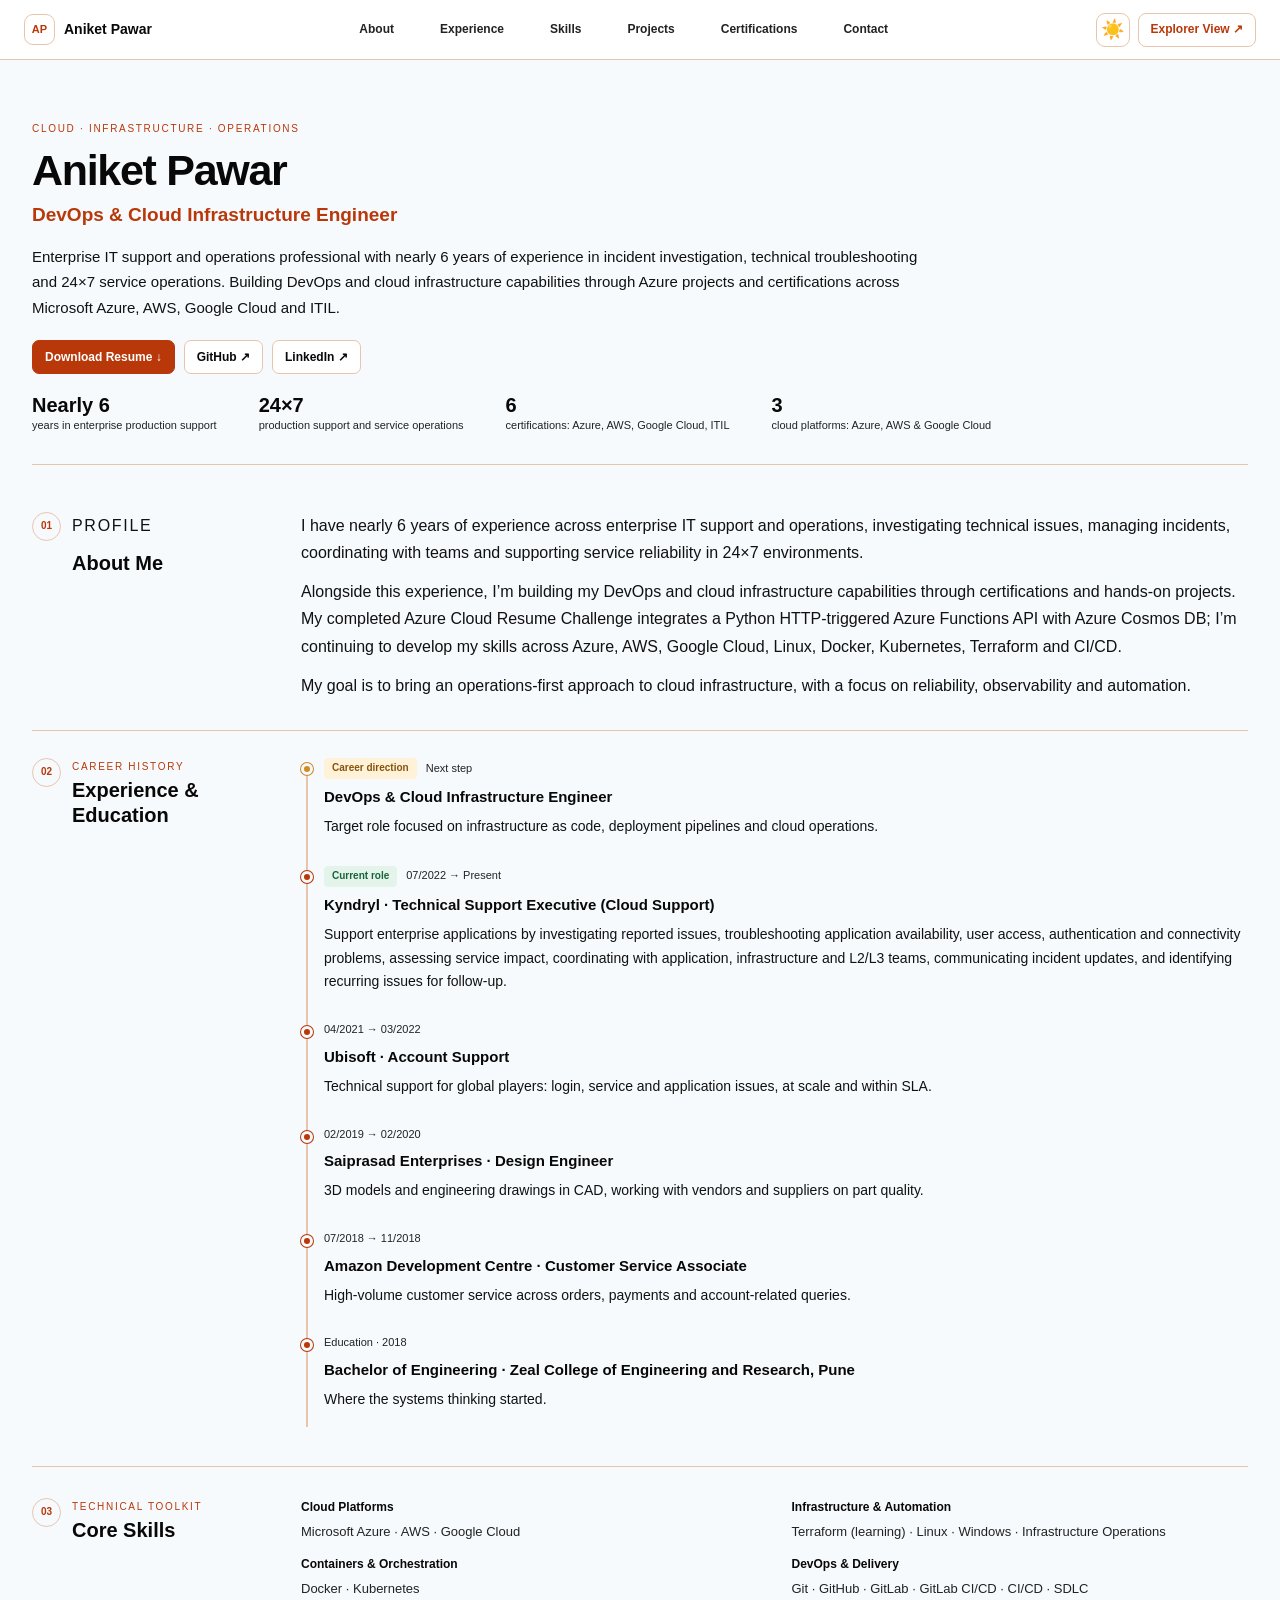
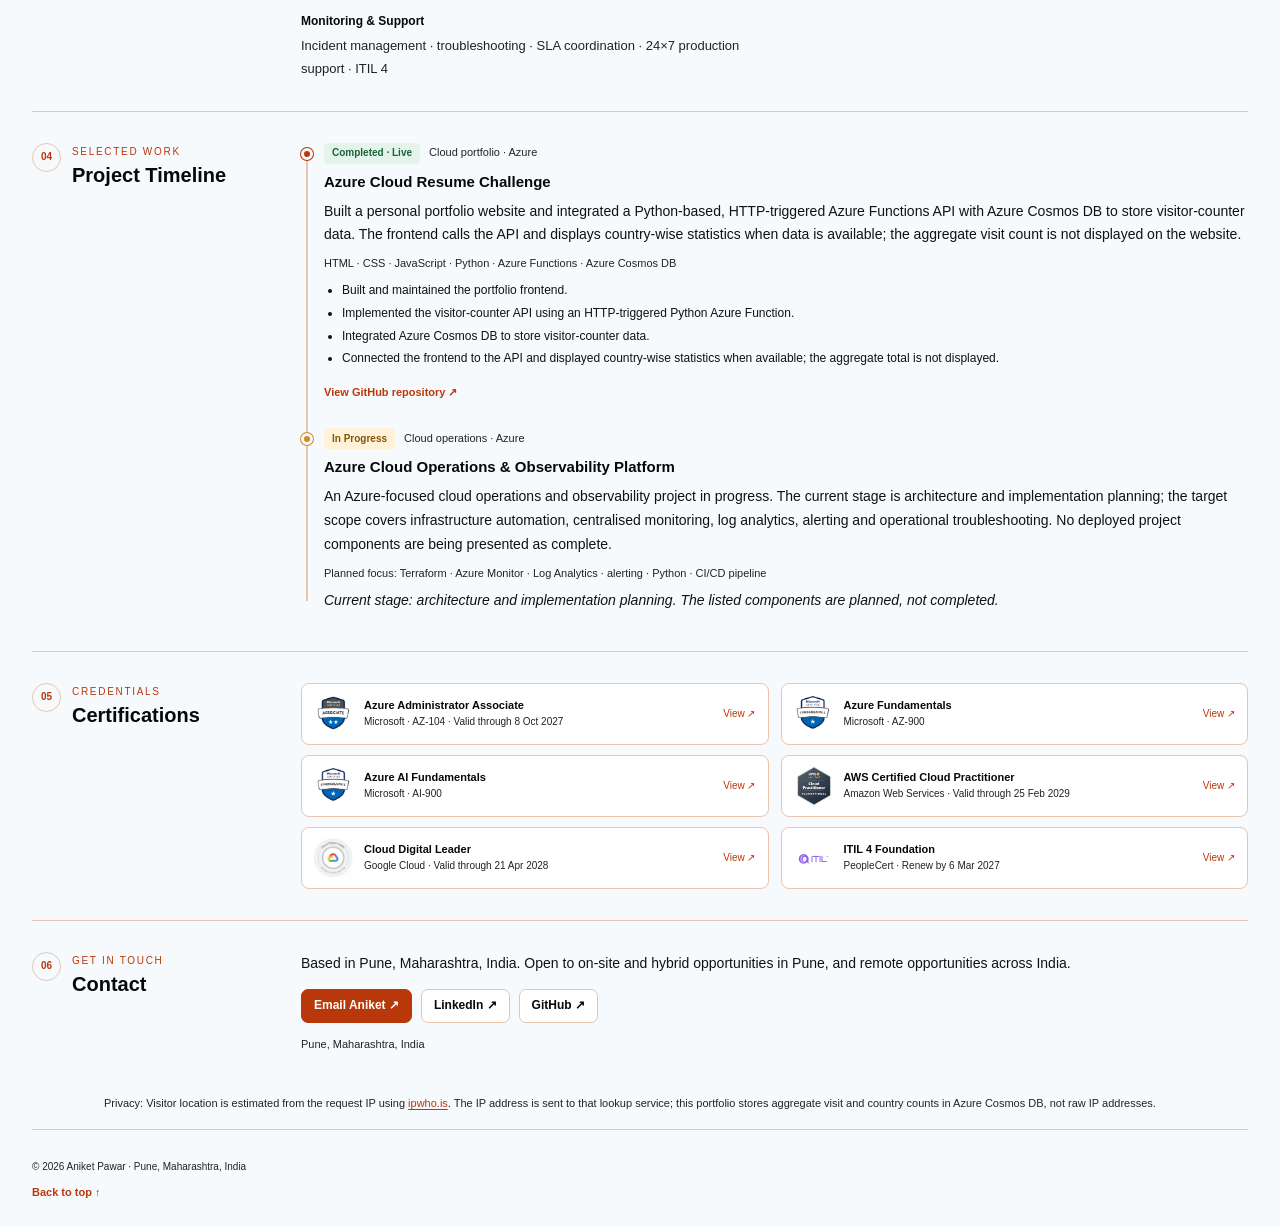
==== frontend/compact.html @ e501bd41 "feat: add classic portfolio view and updated resume" ====
<!DOCTYPE html>
<html lang="en">
<head>
  <meta charset="UTF-8">
  <meta name="viewport" content="width=device-width, initial-scale=1.0">
  <script>
    /* Read the cross-page animation direction before the first paint. */
    (() => {
      try {
        const key = "aniket-portfolio-directional-transition";
        const raw = sessionStorage.getItem(key);
        if (!raw) return;
        const state = JSON.parse(raw);
        const expected = location.pathname.toLowerCase().endsWith("compact.html") ? "to-classic" : "to-explorer";
        if (state && state.direction === expected && Date.now() - state.time < 6000) {
          document.documentElement.dataset.transitionEntry = expected;
          const x = Number.isFinite(state.nx) ? state.nx * innerWidth : innerWidth / 2;
          const y = Number.isFinite(state.ny) ? state.ny * innerHeight : innerHeight / 2;
          document.documentElement.style.setProperty("--fx-x", `${Math.round(x)}px`);
          document.documentElement.style.setProperty("--fx-y", `${Math.round(y)}px`);
        }
        sessionStorage.removeItem(key);
      } catch (_) { /* Normal navigation remains available if storage is blocked. */ }
    })();
  </script>
  <meta name="theme-color" content="#f7fafc">
  <title>Aniket Pawar · DevOps &amp; Cloud Infrastructure Engineer</title>
  <meta name="description" content="Aniket Pawar, Pune. Nearly six years of enterprise IT support and operations experience, DevOps and cloud infrastructure career focus, Azure projects, and certifications across Azure, AWS, Google Cloud and ITIL.">
  <link rel="canonical" href="index.html">
  <link rel="icon" href="data:image/svg+xml,%3Csvg xmlns='http://www.w3.org/2000/svg' viewBox='0 0 32 32'%3E%3Crect width='32' height='32' rx='8' fill='%23fff7ed'/%3E%3Ccircle cx='16' cy='16' r='6' fill='%23ea580c'/%3E%3C/svg%3E">
  <link rel="stylesheet" href="css/style.css">
  <link rel="stylesheet" href="view-transition.css">
  <script src="view-transition.js" defer></script>
  <script src="js/script.js" defer></script>
</head>
<body class="compact-mode timeline-mode">
<div class="portfolio-transition-scene" aria-hidden="true">
  <div class="fx-backdrop"></div>
  <div class="fx-core"></div>
  <div class="fx-ring fx-ring-a"></div>
  <div class="fx-ring fx-ring-b"></div>
  <div class="fx-sweep"></div>
  <div class="fx-particles"></div>
</div>

  <header class="timeline-header">
    <a class="timeline-brand" href="#top" aria-label="Aniket Pawar home">
      <span class="brand-mark" aria-hidden="true">AP</span>
      <span>Aniket Pawar</span>
    </a>
    <nav class="timeline-nav" aria-label="Main navigation">
      <a href="#about">About</a>
      <a href="#experience">Experience</a>
      <a href="#skills">Skills</a>
      <a href="#projects">Projects</a>
      <a href="#certifications">Certifications</a>
      <a href="#contact">Contact</a>
    </nav>
    <div class="timeline-actions">
      <button id="theme-toggle" class="theme-toggle" type="button"
        aria-label="Switch theme" title="Switch theme">
        <span id="theme-icon" aria-hidden="true">☀️</span>
      </button>
      <a class="timeline-view-switch" href="index.html" aria-label="Switch to Explorer View" title="Return to the animated Explorer View">Explorer View ↗</a>
    </div>
  </header>

  <main class="timeline-main" id="top">
    <section class="timeline-hero" aria-labelledby="portfolio-name">
      <p class="timeline-eyebrow">CLOUD · INFRASTRUCTURE · OPERATIONS</p>
      <h1 id="portfolio-name">Aniket Pawar</h1>
      <h2>DevOps &amp; Cloud Infrastructure Engineer</h2>
      <p class="timeline-intro">
        Enterprise IT support and operations professional with nearly 6 years of experience in incident investigation, technical troubleshooting and 24×7 service operations. Building DevOps and cloud infrastructure capabilities through Azure projects and certifications across Microsoft Azure, AWS, Google Cloud and ITIL.
      </p>
      <div class="timeline-hero-links">
        <a class="timeline-primary-link" href="resume/Aniket_Pawar_Resume.pdf" download>Download Resume ↓</a>
        <a href="https://github.com/712Aniket" target="_blank" rel="noopener noreferrer">GitHub ↗</a>
        <a href="https://www.linkedin.com/in/aniketprakash" target="_blank" rel="noopener noreferrer">LinkedIn ↗</a>
      </div>
      <div class="timeline-summary" aria-label="Professional summary">
        <div><strong>Nearly 6</strong><span>years in enterprise production support</span></div>
        <div><strong>24×7</strong><span>production support and service operations</span></div>
        <div><strong>6</strong><span>certifications: Azure, AWS, Google Cloud, ITIL</span></div>
        <div><strong>3</strong><span>cloud platforms: Azure, AWS &amp; Google Cloud</span></div>
      </div>
    </section>

    <section id="about" class="timeline-section">
      <div class="timeline-section-heading">
        <span class="timeline-section-index">01</span>
        <div><p class="timeline-kicker">PROFILE</p><h2>About Me</h2></div>
      </div>
      <div class="timeline-section-content">
        <p>
          I have nearly 6 years of experience across enterprise IT support and operations,
          investigating technical issues, managing incidents, coordinating with teams and
          supporting service reliability in 24×7 environments.
        </p>
        <p>
          Alongside this experience, I’m building my DevOps and cloud infrastructure capabilities
          through certifications and hands-on projects. My completed Azure Cloud Resume Challenge
          integrates a Python HTTP-triggered Azure Functions API with Azure Cosmos DB; I’m continuing
          to develop my skills across Azure, AWS, Google Cloud, Linux, Docker, Kubernetes, Terraform and CI/CD.
        </p>
        <p class="timeline-highlight">
          My goal is to bring an operations-first approach to cloud infrastructure, with a
          focus on reliability, observability and automation.
        </p>
      </div>
    </section>

    <section id="experience" class="timeline-section">
      <div class="timeline-section-heading">
        <span class="timeline-section-index">02</span>
        <div><p class="timeline-kicker">CAREER HISTORY</p><h2>Experience &amp; Education</h2></div>
      </div>
      <div class="timeline-section-content">
        <div class="project-timeline career-timeline">
          <article class="project-timeline-item">
            <span class="project-timeline-dot progress-dot" aria-hidden="true"></span>
            <div class="project-timeline-topline"><span class="timeline-status progress-status">Career direction</span><span class="project-type">Next step</span></div>
            <h3>DevOps &amp; Cloud Infrastructure Engineer</h3>
            <p>Target role focused on infrastructure as code, deployment pipelines and cloud operations.</p>
          </article>
          <article class="project-timeline-item">
            <span class="project-timeline-dot" aria-hidden="true"></span>
            <div class="project-timeline-topline"><span class="timeline-status completed-status">Current role</span><span class="project-type">07/2022 → Present</span></div>
            <h3>Kyndryl · Technical Support Executive (Cloud Support)</h3>
            <p>Support enterprise applications by investigating reported issues, troubleshooting application availability, user access, authentication and connectivity problems, assessing service impact, coordinating with application, infrastructure and L2/L3 teams, communicating incident updates, and identifying recurring issues for follow-up.</p>
          </article>
          <article class="project-timeline-item">
            <span class="project-timeline-dot" aria-hidden="true"></span>
            <div class="project-timeline-topline"><span class="project-type">04/2021 → 03/2022</span></div>
            <h3>Ubisoft · Account Support</h3>
            <p>Technical support for global players: login, service and application issues, at scale and within SLA.</p>
          </article>
          <article class="project-timeline-item">
            <span class="project-timeline-dot" aria-hidden="true"></span>
            <div class="project-timeline-topline"><span class="project-type">02/2019 → 02/2020</span></div>
            <h3>Saiprasad Enterprises · Design Engineer</h3>
            <p>3D models and engineering drawings in CAD, working with vendors and suppliers on part quality.</p>
          </article>
          <article class="project-timeline-item">
            <span class="project-timeline-dot" aria-hidden="true"></span>
            <div class="project-timeline-topline"><span class="project-type">07/2018 → 11/2018</span></div>
            <h3>Amazon Development Centre · Customer Service Associate</h3>
            <p>High-volume customer service across orders, payments and account-related queries.</p>
          </article>
          <article class="project-timeline-item">
            <span class="project-timeline-dot" aria-hidden="true"></span>
            <div class="project-timeline-topline"><span class="project-type">Education · 2018</span></div>
            <h3>Bachelor of Engineering · Zeal College of Engineering and Research, Pune</h3>
            <p>Where the systems thinking started.</p>
          </article>
        </div>
      </div>
    </section>

    <section id="skills" class="timeline-section">
      <div class="timeline-section-heading">
        <span class="timeline-section-index">03</span>
        <div><p class="timeline-kicker">TECHNICAL TOOLKIT</p><h2>Core Skills</h2></div>
      </div>
      <div class="timeline-section-content">
        <div class="timeline-skill-groups">
          <div class="timeline-skill-group">
            <h3>Cloud Platforms</h3>
            <p>Microsoft Azure · AWS · Google Cloud</p>
          </div>
          <div class="timeline-skill-group">
            <h3>Infrastructure &amp; Automation</h3>
            <p>Terraform (learning) · Linux · Windows · Infrastructure Operations</p>
          </div>
          <div class="timeline-skill-group">
            <h3>Containers &amp; Orchestration</h3>
            <p>Docker · Kubernetes</p>
          </div>
          <div class="timeline-skill-group">
            <h3>DevOps &amp; Delivery</h3>
            <p>Git · GitHub · GitLab · GitLab CI/CD · CI/CD · SDLC</p>
          </div>
          <div class="timeline-skill-group">
            <h3>Monitoring &amp; Support</h3>
            <p>Incident management · troubleshooting · SLA coordination · 24×7 production support · ITIL 4</p>
          </div>
        </div>
      </div>
    </section>

    <section id="projects" class="timeline-section">
      <div class="timeline-section-heading">
        <span class="timeline-section-index">04</span>
        <div><p class="timeline-kicker">SELECTED WORK</p><h2>Project Timeline</h2></div>
      </div>
      <div class="timeline-section-content">
        <div class="project-timeline">
          <article class="project-timeline-item">
            <span class="project-timeline-dot completed" aria-hidden="true"></span>
            <div class="project-timeline-topline">
              <span class="timeline-status completed-status">Completed · Live</span>
              <span class="project-type">Cloud portfolio · Azure</span>
            </div>
            <h3>Azure Cloud Resume Challenge</h3>
            <p>
              Built a personal portfolio website and integrated a Python-based, HTTP-triggered Azure Functions API with Azure Cosmos DB to store visitor-counter data. The frontend calls the API and displays country-wise statistics when data is available; the aggregate visit count is not displayed on the website.
            </p>
            <p class="timeline-tech">HTML · CSS · JavaScript · Python · Azure Functions · Azure Cosmos DB</p>
            <ul class="project-contributions">
              <li>Built and maintained the portfolio frontend.</li>
              <li>Implemented the visitor-counter API using an HTTP-triggered Python Azure Function.</li>
              <li>Integrated Azure Cosmos DB to store visitor-counter data.</li>
              <li>Connected the frontend to the API and displayed country-wise statistics when available; the aggregate total is not displayed.</li>
            </ul>
            <a class="timeline-project-link" href="https://github.com/712Aniket/azure-cloud-resume-challenge"
              target="_blank" rel="noopener noreferrer">View GitHub repository ↗</a>
          </article>

          <article class="project-timeline-item">
            <span class="project-timeline-dot progress-dot" aria-hidden="true"></span>
            <div class="project-timeline-topline">
              <span class="timeline-status progress-status">In Progress</span>
              <span class="project-type">Cloud operations · Azure</span>
            </div>
            <h3>Azure Cloud Operations &amp; Observability Platform</h3>
            <p>
              An Azure-focused cloud operations and observability project in progress. The current stage is architecture and implementation planning; the target scope covers infrastructure automation, centralised monitoring, log analytics, alerting and operational troubleshooting. No deployed project components are being presented as complete.
            </p>
            <p class="timeline-tech">Planned focus: Terraform · Azure Monitor · Log Analytics · alerting · Python · CI/CD pipeline</p>
            <p class="project-note">Current stage: architecture and implementation planning. The listed components are planned, not completed.</p>
          </article>
        </div>
      </div>
    </section>

    <section id="certifications" class="timeline-section">
      <div class="timeline-section-heading">
        <span class="timeline-section-index">05</span>
        <div><p class="timeline-kicker">CREDENTIALS</p><h2>Certifications</h2></div>
      </div>
      <div class="timeline-section-content">
        <div class="timeline-cert-list">
          <button class="timeline-cert-item certification-card" type="button" data-certificate="images/certificates/final/AZ-104.png" aria-label="View Azure Administrator Associate certificate">
            <img src="images/az-104.png" alt="" class="certification-badge">
            <span><strong>Azure Administrator Associate</strong><small>Microsoft · AZ-104 · Valid through 8 Oct 2027</small></span><span class="cert-open">View ↗</span>
          </button>
          <button class="timeline-cert-item certification-card" type="button" data-certificate="images/certificates/final/AZ-900.png" aria-label="View Azure Fundamentals certificate">
            <img src="images/az-900.png" alt="" class="certification-badge">
            <span><strong>Azure Fundamentals</strong><small>Microsoft · AZ-900</small></span><span class="cert-open">View ↗</span>
          </button>
          <button class="timeline-cert-item certification-card" type="button" data-certificate="images/certificates/final/AI-900.png" aria-label="View Azure AI Fundamentals certificate">
            <img src="images/ai-900.png" alt="" class="certification-badge">
            <span><strong>Azure AI Fundamentals</strong><small>Microsoft · AI-900</small></span><span class="cert-open">View ↗</span>
          </button>
          <button class="timeline-cert-item certification-card" type="button" data-certificate="images/certificates/final/AWS-CCP.png" aria-label="View AWS Cloud Practitioner certificate">
            <img src="images/aws-cloud-practitioner.png" alt="" class="certification-badge">
            <span><strong>AWS Certified Cloud Practitioner</strong><small>Amazon Web Services · Valid through 25 Feb 2029</small></span><span class="cert-open">View ↗</span>
          </button>
          <button class="timeline-cert-item certification-card" type="button" data-certificate="images/certificates/final/Google-Cloud-Digital-Leader.png" aria-label="View Google Cloud Digital Leader certificate">
            <img src="images/google-cloud-digital-leader.png" alt="" class="certification-badge">
            <span><strong>Cloud Digital Leader</strong><small>Google Cloud · Valid through 21 Apr 2028</small></span><span class="cert-open">View ↗</span>
          </button>
          <button class="timeline-cert-item certification-card" type="button" data-certificate="images/certificates/final/ITIL-4.png" aria-label="View ITIL 4 Foundation certificate">
            <img src="images/itil-4-foundation.png" alt="" class="certification-badge">
            <span><strong>ITIL 4 Foundation</strong><small>PeopleCert · Renew by 6 Mar 2027</small></span><span class="cert-open">View ↗</span>
          </button>
        </div>
      </div>
    </section>

    <div class="certificate-modal" id="certificate-modal" aria-hidden="true">
      <div class="certificate-viewer" role="dialog" aria-modal="true" aria-label="Certificate viewer">
        <div class="certificate-toolbar">
          <div class="zoom-controls">
            <button type="button" id="zoom-out" aria-label="Zoom out">−</button>
            <button type="button" id="zoom-reset">Fit</button>
            <button type="button" id="zoom-in" aria-label="Zoom in">+</button>
          </div>
          <button type="button" id="certificate-close" aria-label="Close certificate">✕</button>
        </div>
        <div class="certificate-image-container"><img id="certificate-image" src="" alt="Certificate"></div>
      </div>
    </div>

    <section id="contact" class="timeline-section timeline-contact">
      <div class="timeline-section-heading">
        <span class="timeline-section-index">06</span>
        <div><p class="timeline-kicker">GET IN TOUCH</p><h2>Contact</h2></div>
      </div>
      <div class="timeline-section-content">
        <p>Based in Pune, Maharashtra, India. Open to on-site and hybrid opportunities in Pune, and remote opportunities across India.</p>
        <div class="timeline-contact-links">
          <a class="timeline-primary-link" href="mailto:712aniket@gmail.com">Email Aniket ↗</a>
          <a href="https://www.linkedin.com/in/aniketprakash" target="_blank" rel="noopener noreferrer">LinkedIn ↗</a>
          <a href="https://github.com/712Aniket" target="_blank" rel="noopener noreferrer">GitHub ↗</a>
        </div>
        <p class="timeline-location">Pune, Maharashtra, India</p>
      </div>
    </section>
  </main>

  <p class="timeline-privacy-note">Privacy: Visitor location is estimated from the request IP using <a href="https://ipwho.is/" target="_blank" rel="noopener noreferrer">ipwho.is</a>. The IP address is sent to that lookup service; this portfolio stores aggregate visit and country counts in Azure Cosmos DB, not raw IP addresses.</p>
  <footer class="timeline-footer">
<div class="country-visitors" aria-label="Visitors by country" hidden>
      <p class="country-visitors-title">Visitors around the world</p>
      <div id="country-visitor-pills" class="country-visitor-pills">
        <span class="country-visitors-pending">Country statistics will appear when the API provides them.</span>
      </div>
    </div>
    <p>© 2026 Aniket Pawar · Pune, Maharashtra, India</p>
    <a class="back-to-top" href="#top">Back to top ↑</a>
  </footer>
</body>
</html>
---- frontend/css/style.css ----
/* Azure Cloud Resume Challenge — warm orange and neutral design */
:root {
  color-scheme: light;
  --page: #ffffff;
  --page-glow: #fff7ed;
  --surface: #ffffff;
  --surface-strong: #ffffff;
  --surface-border: #fed7aa;
  --text: #44403c;
  --muted: #78716c;
  --heading: #292524;
  --blue: #ea580c;
  --violet: #fb923c;
  --accent-soft: #fff7ed;
  --shadow: 0 12px 32px rgba(124, 45, 18, 0.07);
  --card-shadow: 0 5px 18px rgba(124, 45, 18, 0.05);
  --nav-bg: #ffffff;
  --hero-glow: #fff7ed;
  --contact-bg: #fff7ed;
  --transition: 260ms ease;
}

html[data-theme="dark"] {
  color-scheme: dark;
  --page: #1c1917;
  --page-glow: #29211d;
  --surface: #292524;
  --surface-strong: #332b27;
  --surface-border: #5b3929;
  --text: #e7e5e4;
  --muted: #b8aaa2;
  --heading: #fff7ed;
  --blue: #fb923c;
  --violet: #fdba74;
  --accent-soft: #3b281e;
  --shadow: 0 12px 32px rgba(0, 0, 0, 0.24);
  --card-shadow: 0 5px 18px rgba(0, 0, 0, 0.17);
  --nav-bg: #29211d;
  --hero-glow: #29211d;
  --contact-bg: #33251e;
}

* { box-sizing: border-box; margin: 0; padding: 0; }
html { scroll-behavior: smooth; scroll-padding-top: 28px; }
body {
  min-height: 100vh; overflow-x: hidden; font-family: Inter, "Segoe UI", Arial, sans-serif;
  line-height: 1.65; color: var(--text);
  background: var(--page);
  transition: background-color var(--transition), color var(--transition);
}
a { color: inherit; }
button { font: inherit; }
.hero {
  position: relative; isolation: isolate; text-align: center; padding: 62px 24px 34px;
  background: var(--hero-glow); border: 0;
}
.hero::before { content: none; }
.hero-content { max-width: 1000px; margin: 0 auto; }
.hero-label { color: var(--blue); font-size: 12px; font-weight: 800; letter-spacing: 2.5px; margin-bottom: 12px; }
.time-greeting { display: inline-block; color: var(--muted); font-size: 14px; font-weight: 600; margin-bottom: 7px; }
.hero h1 { color: var(--heading); font-size: clamp(2.4rem, 6vw, 4.3rem); letter-spacing: -2px; line-height: 1.1; margin-bottom: 10px; }
.hero h2 { color: var(--blue); font-size: clamp(1.05rem, 2.5vw, 1.45rem); font-weight: 650; margin-bottom: 14px; }
.hero-description { max-width: 780px; margin: 0 auto 22px; color: var(--muted); font-size: 16px; }
.hero-links { display: flex; justify-content: center; align-items: center; flex-wrap: wrap; gap: 12px; }
.hero-links a, .contact-button {
  display: inline-flex; align-items: center; justify-content: center; gap: 9px;
  text-decoration: none; border-radius: 999px; padding: 10px 19px; font-weight: 700;
  color: var(--blue); background: var(--surface); border: 1px solid var(--surface-border);
  box-shadow: var(--card-shadow); transition: transform var(--transition), background var(--transition), box-shadow var(--transition);
}
.hero-links a:first-child, .contact-button {
  color: white; border-color: transparent; background: var(--surface-strong);
}
.hero-links a:hover, .contact-button:hover { transform: translateY(-3px); box-shadow: var(--shadow); }
nav {
  position: sticky; top: 12px; z-index: 100; width: fit-content; max-width: calc(100% - 28px);
  margin: 0 auto 22px; padding: 8px 10px; display: flex; align-items: center; justify-content: center;
  flex-wrap: wrap; gap: 5px; border: 1px solid var(--surface-border); border-radius: 999px;
  background: var(--nav-bg); backdrop-filter: blur(18px); -webkit-backdrop-filter: blur(18px);
  box-shadow: var(--card-shadow);
}
nav a { text-decoration: none; color: var(--muted); font-size: 14px; font-weight: 700; padding: 8px 13px; border-radius: 999px; transition: color var(--transition), background var(--transition), transform var(--transition); }
nav a:hover, nav a:focus-visible { color: var(--blue); background: var(--accent-soft); transform: translateY(-1px); }
.theme-toggle {
  width: 38px; height: 38px; border: 1px solid var(--surface-border); border-radius: 50%;
  display: inline-grid; place-items: center; cursor: pointer; color: var(--text); background: var(--surface);
  font-size: 19px; line-height: 1; transition: transform 350ms ease, background var(--transition);
}
.theme-toggle:hover { transform: rotate(18deg) scale(1.06); background: var(--accent-soft); }
.theme-toggle.is-switching #theme-icon { animation: theme-flip 420ms ease; }
@keyframes theme-flip { 0% { opacity: 1; transform: rotate(0) scale(1); } 45% { opacity: 0; transform: rotate(100deg) scale(.45); } 100% { opacity: 1; transform: rotate(180deg) scale(1); } }
main { width: min(1180px, calc(100% - 40px)); margin: 0 auto 54px; }
main section { margin: 22px 0; }
.section-heading { color: var(--heading); font-size: clamp(1.45rem, 3vw, 1.85rem); letter-spacing: -.5px; margin-bottom: 18px; }
.section-heading::after { content: ""; display: block; width: 46px; height: 3px; border-radius: 9px; margin-top: 8px; background: var(--blue); }
#about { padding: 24px 6px 28px; max-width: 960px; }
#about p { color: var(--muted); font-size: 16px; margin: 0 0 12px; }
#about p:last-child { margin-bottom: 0; }
#skills, #projects, #certifications { padding: 26px; border: 1px solid var(--surface-border); border-radius: 24px; background: var(--surface); backdrop-filter: blur(16px); -webkit-backdrop-filter: blur(16px); box-shadow: var(--shadow); }
.skill-grid { display: grid; grid-template-columns: repeat(2, minmax(0,1fr)); gap: 14px; }
.skill-category {
  padding: 20px; border: 1px solid var(--surface-border); border-radius: 18px;
  background: var(--surface-strong); transition: transform var(--transition), border-color var(--transition), box-shadow var(--transition);
}
.skill-category:hover, .project-card:hover, .certification-card:hover { transform: translateY(-4px); border-color: rgba(111,133,245,.48); box-shadow: var(--shadow); }
.skill-category h3 { color: var(--blue); font-size: 16px; margin-bottom: 13px; }
.skill-list { display: flex; flex-wrap: wrap; gap: 9px; }
.skill-chip { display: inline-flex; align-items: center; gap: 7px; padding: 7px 11px; border-radius: 12px; color: var(--text); background: var(--accent-soft); border: 1px solid var(--surface-border); font-size: 13px; font-weight: 650; }
.tech-mark { display: inline-grid; place-items: center; width: 21px; height: 21px; border-radius: 6px; color: white; background: var(--blue); font-size: 10px; font-weight: 800; }
.project-grid { display: grid; grid-template-columns: repeat(2, minmax(0,1fr)); gap: 16px; }
.project-card { min-width: 0; padding: 23px; border: 1px solid var(--surface-border); border-radius: 19px; background: var(--surface-strong); box-shadow: var(--card-shadow); transition: transform var(--transition), border-color var(--transition), box-shadow var(--transition); }
.project-card h3 { color: var(--heading); font-size: 19px; margin-bottom: 10px; }
.project-card p { color: var(--muted); font-size: 14px; margin-bottom: 13px; }
.project-card .project-tech { color: var(--blue); font-size: 12px; font-weight: 750; }
.project-status { display: inline-block; padding: 5px 10px; border-radius: 999px; background: var(--accent-soft); color: var(--blue); border: 1px solid var(--surface-border); font-size: 12px; font-weight: 750; }
.certification-group-title { color: var(--muted); font-size: 15px; margin: 22px 0 13px; }
.certification-list { display: grid; grid-template-columns: repeat(3, minmax(0,1fr)); gap: 14px; }
.certification-card {
  width: 100%; min-width: 0; padding: 20px 14px; cursor: pointer; text-align: center; color: var(--text);
  font: inherit; appearance: none; -webkit-appearance: none; border: 1px solid var(--surface-border);
  border-radius: 18px; background: var(--surface-strong); box-shadow: var(--card-shadow);
  transition: transform var(--transition), border-color var(--transition), box-shadow var(--transition);
}
.certification-badge { display: block; width: 108px; height: 108px; object-fit: contain; margin: 0 auto 12px; }
.certification-card h3 { color: var(--heading); font-size: 15px; margin: 8px 0 5px; }
.certification-card p { color: var(--muted); font-size: 13px; margin-bottom: 9px; }
.certificate-hint { color: var(--blue); font-size: 12px; font-weight: 750; }
.certification-card.is-flipping { transform: perspective(700px) rotateY(90deg) scale(.96); transition: transform .32s ease; }
.contact-section {
  position: relative; isolation: isolate; overflow: hidden; text-align: center; padding: 42px 24px;
  border: 1px solid var(--surface-border); border-radius: 26px; background: var(--contact-bg);
  box-shadow: var(--shadow);
}
.contact-section::before { content: none; }
.contact-content { max-width: 720px; margin: 0 auto; }
.contact-eyebrow { color: var(--blue); font-size: 11px; font-weight: 800; letter-spacing: 2.2px; }
.contact-section h2 { color: var(--heading); font-size: clamp(1.8rem, 4vw, 2.8rem); line-height: 1.2; margin: 10px 0 14px; }
.contact-section h2 span { color: var(--violet); }
.contact-intro { max-width: 620px; margin: 0 auto 22px; color: var(--muted); }
.contact-links { display: flex; justify-content: center; margin-bottom: 16px; }
.contact-button { min-width: 160px; }
.contact-arrow { font-size: 19px; transition: transform var(--transition); }
.contact-button:hover .contact-arrow { transform: translate(3px,-3px); }
.contact-location { color: var(--muted); font-size: 13px; }
footer { padding: 24px 20px 30px; text-align: center; color: var(--muted); font-size: 13px; border-top: 1px solid var(--surface-border); background: var(--surface); }
.visitor-counter { margin-bottom: 7px; font-weight: 700; }
#visitor-count { color: var(--blue); margin-left: 5px; }
.certificate-modal { display: none; position: fixed; inset: 0; z-index: 9999; padding: 16px; background: rgba(7,12,28,.94); }
.certificate-modal.active { display: flex; align-items: center; justify-content: center; }
.certificate-viewer { width: 100%; height: 100%; display: flex; flex-direction: column; overflow: hidden; }
.certificate-toolbar { flex: 0 0 auto; display: flex; justify-content: space-between; align-items: center; padding: 8px 4px 14px; }
.zoom-controls { display: flex; gap: 9px; }
.certificate-toolbar button { min-width: 42px; min-height: 40px; padding: 8px 14px; border: 1px solid #cbd5e1; border-radius: 9px; background: #fff; color: #172033; cursor: pointer; }
.certificate-image-container { flex: 1; min-height: 0; overflow: auto; display: flex; align-items: center; justify-content: center; }
.certificate-image-container img { display: block; max-width: 100%; max-height: 100%; width: auto; height: auto; object-fit: contain; transform-origin: center; transition: transform .15s ease; }
.is-revealed { opacity: 1 !important; transform: none !important; }
.js-reveal { opacity: 0; transform: translateY(18px); transition: opacity 520ms ease, transform 520ms cubic-bezier(.2,.7,.2,1); }
.js-reveal.revealed { opacity: 1; transform: translateY(0); }
.skill-category.js-reveal, .project-card.js-reveal, .certification-card.js-reveal { transition-delay: var(--reveal-delay, 0ms); }
@media (max-width: 760px) {
  .hero { padding: 46px 20px 28px; }
  nav { position: relative; top: auto; border-radius: 20px; }
  main { width: min(100% - 26px, 680px); }
  #skills, #projects, #certifications { padding: 19px; border-radius: 20px; }
  .skill-grid, .project-grid { grid-template-columns: 1fr; }
  .certification-list { grid-template-columns: repeat(2, minmax(0,1fr)); }
}
@media (max-width: 480px) {
  nav { max-width: calc(100% - 20px); gap: 2px; padding: 7px; }
  nav a { font-size: 12px; padding: 7px 9px; }
  .theme-toggle { width: 34px; height: 34px; }
  .hero h1 { letter-spacing: -1.2px; }
  .hero-description { font-size: 14px; }
  .certification-list { grid-template-columns: 1fr; }
  .contact-section { padding: 32px 17px; }
}
@media (prefers-reduced-motion: reduce) {
  *, *::before, *::after { scroll-behavior: auto !important; animation-duration: .01ms !important; animation-iteration-count: 1 !important; transition-duration: .01ms !important; }
  .js-reveal { opacity: 1; transform: none; }
}


/* Clean solid-colour styling */
body {
  background: var(--page);
}

.hero {
  max-width: 1240px;
  margin: 14px auto 0;
  border: 1px solid var(--surface-border);
  border-radius: 30px;
  overflow: hidden;
  background: var(--page-glow);
  box-shadow: var(--shadow);
}

html[data-theme="dark"] .hero {
  background: var(--page-glow);
}

nav {
  border-color: var(--surface-border);
  box-shadow: var(--card-shadow);
}

nav a { color: var(--text); }

nav a:hover,
nav a:focus-visible {
  color: var(--heading);
  background: var(--accent-soft);
}

.theme-toggle {
  background: var(--accent-soft);
  border-color: var(--surface-border);
}

#about {
  max-width: none;
  padding: 28px 32px;
  border: 1px solid var(--surface-border);
  border-radius: 24px;
  background: var(--page-glow);
}

html[data-theme="dark"] #about { background: var(--surface); }

#skills, #projects, #certifications {
  background: var(--page-glow);
  border-color: var(--surface-border);
}

html[data-theme="dark"] #skills,
html[data-theme="dark"] #projects,
html[data-theme="dark"] #certifications {
  background: var(--surface);
}

.skill-category, .project-card, .certification-card {
  background: var(--surface-strong);
}

footer {
  background: var(--page-glow);
  border-top: 1px solid var(--surface-border);
}

html[data-theme="dark"] footer { background: var(--surface); }

/* Greeting balloon is fixed to the viewport and never shifts the hero layout. */
.time-greeting {
  position: fixed; z-index: 2000; top: 24px; left: 50%;
  width: max-content; max-width: calc(100vw - 32px); margin: 0;
  padding: 12px 20px; border: 1px solid rgba(255,255,255,.55); border-radius: 22px;
  color: #fff; font-size: 14px; font-weight: 800; letter-spacing: .2px;
  background: var(--surface-strong);
  box-shadow: 0 12px 34px rgba(65,83,165,.30);
  opacity: 0; visibility: hidden; pointer-events: none;
  transform: translate(-50%, -16px) scale(.82);
}
.time-greeting.greeting-visible {
  visibility: visible; animation: greeting-pop-in .48s cubic-bezier(.2,.8,.2,1) forwards,
    greeting-float 1.4s ease-in-out .48s 2;
}
.time-greeting.greeting-burst {
  visibility: visible; animation: greeting-burst .62s ease-in forwards;
}
@keyframes greeting-pop-in {
  0% { opacity: 0; transform: translate(-50%, -16px) scale(.55); }
  70% { opacity: 1; transform: translate(-50%, 3px) scale(1.08); }
  100% { opacity: 1; transform: translate(-50%, 0) scale(1); }
}
@keyframes greeting-float {
  0%, 100% { margin-top: 0; }
  50% { margin-top: -5px; }
}
@keyframes greeting-burst {
  0% { opacity: 1; transform: translate(-50%, 0) scale(1); filter: blur(0); }
  35% { opacity: 1; transform: translate(-50%, 0) scale(1.22); }
  100% { opacity: 0; transform: translate(-50%, -8px) scale(.08); filter: blur(5px); }
}
/* Compact country-wise visitor pills; populated only when the Azure API returns country aggregates. */
.country-visitors { margin: 14px auto 18px; }
.country-visitors-title { margin-bottom: 10px; color: var(--heading); font-size: 12px; font-weight: 800; letter-spacing: .8px; }
.country-visitor-pills { display: flex; flex-wrap: wrap; justify-content: center; align-items: center; gap: 9px; }
.country-visitor-pill {
  display: inline-flex; align-items: center; gap: 7px; padding: 7px 13px;
  border: 1px solid rgba(112,132,220,.34); border-radius: 999px;
  color: var(--text); background: var(--surface-strong);
  box-shadow: 0 5px 16px rgba(65,83,165,.08); font-size: 12px; font-weight: 700;
  transition: transform var(--transition), border-color var(--transition), box-shadow var(--transition);
}
.country-visitor-pill:hover { transform: translateY(-2px); border-color: rgba(111,133,245,.62); box-shadow: var(--card-shadow); }
.country-flag { font-size: 15px; line-height: 1; }
.country-count { color: var(--blue); font-variant-numeric: tabular-nums; }
.country-visitors-pending { color: var(--muted); font-size: 11px; }
@media (max-width: 760px) {
  .hero { margin: 8px 10px 0; border-radius: 23px; }
  #about { padding: 22px 20px; }
}
@media (prefers-reduced-motion: reduce) {
  .time-greeting.greeting-visible, .time-greeting.greeting-burst { animation: none; }
  .time-greeting.greeting-visible { opacity: 1; visibility: visible; transform: translateX(-50%); }
  .time-greeting.greeting-burst { opacity: 0; }
}


/* Compact View refinements: warm orange palette, restrained spacing and controls. */
.view-mode-switch {
  position: absolute;
  top: 16px;
  right: 20px;
  display: inline-flex;
  align-items: center;
  justify-content: center;
  min-height: 36px;
  padding: 0 13px;
  border: 1px solid var(--surface-border);
  border-radius: 999px;
  background: var(--surface);
  color: var(--blue);
  font-size: 13px;
  font-weight: 700;
  text-decoration: none;
  white-space: nowrap;
}
.view-mode-switch:hover,
.view-mode-switch:focus-visible {
  background: var(--accent-soft);
  outline: 2px solid var(--blue);
  outline-offset: 2px;
}
.hero { padding: 48px 24px 28px; }
.hero-links a:first-child,
.contact-button {
  color: #fff;
  background: var(--blue);
  border-color: var(--blue);
}
.hero-links a:first-child:hover,
.contact-button:hover { background: #c2410c; border-color: #c2410c; }
main { width: min(1120px, calc(100% - 36px)); margin-bottom: 34px; }
main section { margin: 16px 0; }
#about { padding: 18px 4px 20px; }
#skills, #projects, #certifications { padding: 21px; border-radius: 16px; box-shadow: 0 4px 14px rgba(124,45,18,.045); }
.skill-grid, .project-grid { gap: 12px; }
.skill-category, .project-card, .certification-card { border-radius: 13px; box-shadow: none; }
.skill-category:hover, .project-card:hover, .certification-card:hover { transform: none; box-shadow: var(--card-shadow); border-color: var(--surface-border); }
.certification-card { padding: 15px 12px; }
.certification-badge { width: 82px; height: 82px; margin-bottom: 8px; }
.contact-section { padding: 30px 20px; border-radius: 17px; box-shadow: none; }
.hero-links a, .contact-button { padding: 8px 15px; font-size: 13px; box-shadow: none; }
nav { top: 8px; }
@media (max-width: 760px) {
  .hero { margin: 8px 10px 0; padding: 54px 16px 24px; border-radius: 17px; }
  .view-mode-switch { top: 10px; right: 10px; min-height: 32px; padding: 0 10px; font-size: 12px; }
  #skills, #projects, #certifications { padding: 16px; }
  #about { padding: 15px 2px; }
}
@media (max-width: 480px) {
  .hero { padding-top: 54px; }
  .hero h1 { font-size: 2.35rem; }
  .hero-description { font-size: 14px; }
  .view-mode-switch { font-size: 11px; min-height: 30px; }
  .certification-list { grid-template-columns: repeat(2, minmax(0,1fr)); }
}



/* ==========================================================
   COMPACT VIEW — HIGH-CONTRAST, READABLE DAY/NIGHT TYPOGRAPHY
   These rules are intentionally scoped to .compact-mode so
   the existing Visual View retains its original appearance.
   ========================================================== */

/* Day view: near-black, heavier text on the warm white/orange palette. */
html:not([data-theme="dark"]) body.compact-mode {
  --text: #111111;
  --muted: #222222;
  --heading: #080808;
  --blue: #B9380A;
  --violet: #9A3412;
  --accent-soft: #FFF1E6;
  --surface-border: #E8C4AD;
  color: #111111;
  font-weight: 650;
}

body.compact-mode .hero-label,
body.compact-mode .section-heading,
body.compact-mode .skill-category h3,
body.compact-mode .project-card h3,
body.compact-mode .certification-card h3,
body.compact-mode .certification-group-title,
body.compact-mode .contact-eyebrow,
body.compact-mode .contact-section h2,
body.compact-mode .country-visitors-title {
  color: var(--heading);
  font-weight: 800;
}

body.compact-mode .hero-description,
body.compact-mode #about p,
body.compact-mode .skill-chip,
body.compact-mode .project-card p,
body.compact-mode .certification-card p,
body.compact-mode .contact-intro,
body.compact-mode .contact-location,
body.compact-mode footer,
body.compact-mode nav a,
body.compact-mode .country-visitors-pending {
  color: var(--text);
  font-weight: 650;
}

body.compact-mode .project-card .project-tech,
body.compact-mode .certificate-hint,
body.compact-mode .project-status,
body.compact-mode #visitor-count,
body.compact-mode .country-count,
body.compact-mode .view-mode-switch {
  color: var(--blue);
  font-weight: 800;
}

body.compact-mode .hero-links a:first-child,
body.compact-mode .contact-button {
  color: #FFFFFF;
  background: #B9380A;
  border-color: #B9380A;
  font-weight: 800;
}

/* Night view: bright neutral text with warm amber accents for contrast. */
html[data-theme="dark"] body.compact-mode {
  --page: #171412;
  --page-glow: #211A15;
  --surface: #24201C;
  --surface-strong: #30261F;
  --surface-border: #765033;
  --text: #F5F5F4;
  --muted: #E7E5E4;
  --heading: #FFFFFF;
  --blue: #FFC078;
  --violet: #FFD7A3;
  --accent-soft: #432A1B;
  --nav-bg: #24201C;
  --hero-glow: #211A15;
  --contact-bg: #30261F;
  color: #F5F5F4;
  font-weight: 650;
}

html[data-theme="dark"] body.compact-mode .hero-label,
html[data-theme="dark"] body.compact-mode .section-heading,
html[data-theme="dark"] body.compact-mode .skill-category h3,
html[data-theme="dark"] body.compact-mode .project-card h3,
html[data-theme="dark"] body.compact-mode .certification-card h3,
html[data-theme="dark"] body.compact-mode .certification-group-title,
html[data-theme="dark"] body.compact-mode .contact-eyebrow,
html[data-theme="dark"] body.compact-mode .contact-section h2,
html[data-theme="dark"] body.compact-mode .country-visitors-title {
  color: #FFFFFF;
  font-weight: 800;
}

html[data-theme="dark"] body.compact-mode .hero-description,
html[data-theme="dark"] body.compact-mode #about p,
html[data-theme="dark"] body.compact-mode .skill-chip,
html[data-theme="dark"] body.compact-mode .project-card p,
html[data-theme="dark"] body.compact-mode .certification-card p,
html[data-theme="dark"] body.compact-mode .contact-intro,
html[data-theme="dark"] body.compact-mode .contact-location,
html[data-theme="dark"] body.compact-mode footer,
html[data-theme="dark"] body.compact-mode nav a,
html[data-theme="dark"] body.compact-mode .country-visitors-pending {
  color: #F1F5F9;
  font-weight: 650;
}

html[data-theme="dark"] body.compact-mode .project-card .project-tech,
html[data-theme="dark"] body.compact-mode .certificate-hint,
html[data-theme="dark"] body.compact-mode .project-status,
html[data-theme="dark"] body.compact-mode #visitor-count,
html[data-theme="dark"] body.compact-mode .country-count,
html[data-theme="dark"] body.compact-mode .view-mode-switch,
html[data-theme="dark"] body.compact-mode .hero h2,
html[data-theme="dark"] body.compact-mode .contact-section h2 span {
  color: #FFC078;
  font-weight: 800;
}

html[data-theme="dark"] body.compact-mode .hero-links a:first-child,
html[data-theme="dark"] body.compact-mode .contact-button {
  color: #FFFFFF;
  background: #9A3412;
  border-color: #C4511B;
  font-weight: 800;
}

html[data-theme="dark"] body.compact-mode .hero-links a:not(:first-child) {
  color: #FFD7A3;
  background: #30261F;
  border-color: #765033;
  font-weight: 750;
}

html[data-theme="dark"] body.compact-mode .view-mode-switch {
  background: #30261F;
  border-color: #A86132;
}

html[data-theme="dark"] body.compact-mode .theme-toggle {
  color: #FFFFFF;
  background: #432A1B;
  border-color: #765033;
}

body.compact-mode :focus-visible {
  outline: 3px solid #C4511B;
  outline-offset: 3px;
}

html[data-theme="dark"] body.compact-mode :focus-visible {
  outline-color: #FFC078;
}



/* ==========================================================
   DESIGN C — PROFESSIONAL TIMELINE COMPACT VIEW
   Day palette: clean white / pale blue with navy text.
   Night palette: deep navy with high-contrast white / cyan.
   Scoped to .compact-mode.timeline-mode only.
   ========================================================== */
body.compact-mode.timeline-mode {
  --page: #F7FAFD;
  --page-glow: #FFFFFF;
  --surface: #FFFFFF;
  --surface-strong: #FFFFFF;
  --surface-border: #D9E5F0;
  --text: #172B43;
  --muted: #42566B;
  --heading: #10243D;
  --blue: #145DA0;
  --violet: #0E7490;
  --accent-soft: #EAF4FC;
  --shadow: 0 8px 24px rgba(17, 52, 86, .07);
  --card-shadow: 0 3px 12px rgba(17, 52, 86, .05);
  --nav-bg: rgba(255,255,255,.96);
  --hero-glow: #FFFFFF;
  --contact-bg: #F1F7FC;
  background: var(--page);
  color: var(--text);
  font-family: Inter, "Segoe UI", Arial, sans-serif;
  font-weight: 500;
}
html[data-theme="dark"] body.compact-mode.timeline-mode {
  --page: #081827;
  --page-glow: #0C2033;
  --surface: #10263A;
  --surface-strong: #132C42;
  --surface-border: #28465F;
  --text: #EAF3FA;
  --muted: #C0D0DE;
  --heading: #F8FCFF;
  --blue: #56C8EE;
  --violet: #85DDF5;
  --accent-soft: #15384F;
  --shadow: 0 10px 28px rgba(0,0,0,.24);
  --card-shadow: 0 4px 14px rgba(0,0,0,.18);
  --nav-bg: rgba(8,24,39,.96);
  --hero-glow: #0C2033;
  --contact-bg: #102A40;
}
body.compact-mode.timeline-mode .timeline-header {
  position: sticky;
  z-index: 50;
  top: 0;
  display: flex;
  align-items: center;
  justify-content: space-between;
  gap: 18px;
  width: 100%;
  padding: 12px max(24px, calc((100vw - 1120px)/2));
  background: var(--nav-bg);
  border-bottom: 1px solid var(--surface-border);
  backdrop-filter: blur(12px);
}
body.compact-mode.timeline-mode .timeline-brand {
  display: inline-flex;
  align-items: center;
  gap: 9px;
  color: var(--heading);
  font-size: 14px;
  font-weight: 800;
  text-decoration: none;
  white-space: nowrap;
}
body.compact-mode.timeline-mode .brand-mark {
  display: inline-grid;
  place-items: center;
  width: 31px;
  height: 31px;
  border: 1px solid var(--surface-border);
  border-radius: 9px;
  color: var(--blue);
  font-size: 11px;
  font-weight: 850;
}
body.compact-mode.timeline-mode .timeline-nav {
  position: static;
  display: flex;
  align-items: center;
  gap: 20px;
  width: auto;
  max-width: none;
  margin: 0;
  padding: 0;
  border: 0;
  border-radius: 0;
  background: transparent;
  box-shadow: none;
}
body.compact-mode.timeline-mode .timeline-nav a,
body.compact-mode.timeline-mode .timeline-contact-links a,
body.compact-mode.timeline-mode .timeline-hero-links a,
body.compact-mode.timeline-mode .timeline-project-link {
  color: var(--muted);
  font-size: 12px;
  font-weight: 700;
  text-decoration: none;
  transition: color .18s ease, background .18s ease, border-color .18s ease;
}
body.compact-mode.timeline-mode .timeline-nav a:hover,
body.compact-mode.timeline-mode .timeline-contact-links a:hover,
body.compact-mode.timeline-mode .timeline-hero-links a:hover,
body.compact-mode.timeline-mode .timeline-project-link:hover {
  color: var(--blue);
  background: transparent;
  box-shadow: none;
  transform: none;
}
body.compact-mode.timeline-mode .timeline-actions {
  display: inline-flex;
  align-items: center;
  gap: 8px;
}
body.compact-mode.timeline-mode .timeline-actions .theme-toggle {
  position: static;
  width: 34px;
  height: 34px;
  border: 1px solid var(--surface-border);
  border-radius: 9px;
  background: var(--surface);
  color: var(--heading);
  cursor: pointer;
}
body.compact-mode.timeline-mode .timeline-view-switch {
  display: inline-flex;
  align-items: center;
  min-height: 34px;
  padding: 0 12px;
  border: 1px solid var(--surface-border);
  border-radius: 8px;
  background: var(--surface);
  color: var(--blue);
  font-size: 12px;
  font-weight: 800;
  text-decoration: none;
  white-space: nowrap;
}
body.compact-mode.timeline-mode .timeline-main {
  width: min(940px, calc(100% - 40px));
  margin: 0 auto;
}
body.compact-mode.timeline-mode .timeline-hero {
  padding: 52px 0 34px;
  border-bottom: 1px solid var(--surface-border);
  text-align: left;
}
body.compact-mode.timeline-mode .timeline-eyebrow,
body.compact-mode.timeline-mode .timeline-kicker {
  color: var(--blue);
  font-size: 10px;
  font-weight: 850;
  letter-spacing: 1.7px;
}
body.compact-mode.timeline-mode .timeline-hero h1 {
  margin: 9px 0 6px;
  color: var(--heading);
  font-size: clamp(30px, 4vw, 43px);
  line-height: 1.12;
  letter-spacing: -1.3px;
  font-weight: 850;
}
body.compact-mode.timeline-mode .timeline-hero h2 {
  margin: 0 0 13px;
  color: var(--blue);
  font-size: clamp(16px, 2.2vw, 19px);
  font-weight: 750;
}
body.compact-mode.timeline-mode .timeline-intro {
  max-width: 760px;
  margin: 0 0 20px;
  color: var(--text);
  font-size: 14px;
  line-height: 1.75;
  font-weight: 600;
}
body.compact-mode.timeline-mode .timeline-hero-links,
body.compact-mode.timeline-mode .timeline-contact-links {
  display: flex;
  flex-wrap: wrap;
  align-items: center;
  gap: 9px;
}
body.compact-mode.timeline-mode .timeline-hero-links a,
body.compact-mode.timeline-mode .timeline-contact-links a {
  display: inline-flex;
  align-items: center;
  min-height: 34px;
  padding: 0 12px;
  border: 1px solid var(--surface-border);
  border-radius: 7px;
  background: var(--surface);
  color: var(--heading);
  font-size: 12px;
}
body.compact-mode.timeline-mode .timeline-hero-links a.timeline-primary-link,
body.compact-mode.timeline-mode .timeline-contact-links a.timeline-primary-link {
  border-color: var(--blue);
  background: var(--blue);
  color: #FFFFFF;
  font-weight: 800;
}
html[data-theme="dark"] body.compact-mode.timeline-mode .timeline-hero-links a.timeline-primary-link,
html[data-theme="dark"] body.compact-mode.timeline-mode .timeline-contact-links a.timeline-primary-link {
  color: #052033;
}
body.compact-mode.timeline-mode .timeline-summary {
  display: flex;
  flex-wrap: wrap;
  gap: 34px;
  margin-top: 25px;
}
body.compact-mode.timeline-mode .timeline-summary div {
  display: flex;
  flex-direction: column;
  gap: 1px;
}
body.compact-mode.timeline-mode .timeline-summary strong {
  color: var(--heading);
  font-size: 20px;
  line-height: 1.1;
  font-weight: 850;
}
body.compact-mode.timeline-mode .timeline-summary span {
  color: var(--muted);
  font-size: 11px;
  font-weight: 650;
}
body.compact-mode.timeline-mode .timeline-section {
  display: grid;
  grid-template-columns: 210px minmax(0,1fr);
  gap: 26px;
  margin: 0;
  padding: 31px 0;
  border-bottom: 1px solid var(--surface-border);
  background: transparent;
  border-radius: 0;
  box-shadow: none;
}
body.compact-mode.timeline-mode .timeline-section-heading {
  display: flex;
  align-items: flex-start;
  gap: 11px;
}
body.compact-mode.timeline-mode .timeline-section-index {
  display: inline-grid;
  place-items: center;
  width: 29px;
  height: 29px;
  flex: 0 0 29px;
  border: 1px solid var(--surface-border);
  border-radius: 50%;
  color: var(--blue);
  font-size: 10px;
  font-weight: 850;
}
body.compact-mode.timeline-mode .timeline-section-heading h2 {
  margin-top: 3px;
  color: var(--heading);
  font-size: 20px;
  line-height: 1.25;
  font-weight: 850;
}
body.compact-mode.timeline-mode .timeline-kicker { margin-bottom: 3px; }
body.compact-mode.timeline-mode .timeline-section-content > p {
  margin: 0 0 10px;
  color: var(--text);
  font-size: 13px;
  line-height: 1.75;
  font-weight: 550;
}
body.compact-mode.timeline-mode .timeline-skill-groups {
  display: grid;
  grid-template-columns: repeat(2, minmax(0,1fr));
  gap: 14px 24px;
}
body.compact-mode.timeline-mode .timeline-skill-group {
  padding: 0;
  border: 0;
  background: transparent;
}
body.compact-mode.timeline-mode .timeline-skill-group h3 {
  margin-bottom: 4px;
  color: var(--heading);
  font-size: 12px;
  font-weight: 800;
}
body.compact-mode.timeline-mode .timeline-skill-group p {
  color: var(--muted);
  font-size: 12px;
  line-height: 1.6;
  font-weight: 600;
}
body.compact-mode.timeline-mode .project-timeline {
  position: relative;
  padding-left: 23px;
}
body.compact-mode.timeline-mode .project-timeline::before {
  position: absolute;
  top: 7px;
  bottom: 12px;
  left: 5px;
  width: 2px;
  background: var(--surface-border);
  content: "";
}
body.compact-mode.timeline-mode .project-timeline-item {
  position: relative;
  padding: 0 0 25px;
  margin: 0;
  border: 0;
  background: transparent;
  box-shadow: none;
}
body.compact-mode.timeline-mode .project-timeline-item:last-child { padding-bottom: 0; }
body.compact-mode.timeline-mode .project-timeline-dot {
  position: absolute;
  top: 5px;
  left: -23px;
  width: 12px;
  height: 12px;
  border: 3px solid var(--page);
  border-radius: 50%;
  background: var(--blue);
  box-shadow: 0 0 0 1px var(--blue);
}
body.compact-mode.timeline-mode .project-timeline-dot.progress-dot {
  background: #D18A24;
  box-shadow: 0 0 0 1px #D18A24;
}
body.compact-mode.timeline-mode .project-timeline-topline {
  display: flex;
  align-items: center;
  flex-wrap: wrap;
  gap: 9px;
  margin-bottom: 6px;
}
body.compact-mode.timeline-mode .timeline-status {
  display: inline-flex;
  align-items: center;
  min-height: 21px;
  padding: 0 8px;
  border-radius: 4px;
  font-size: 10px;
  font-weight: 850;
}
body.compact-mode.timeline-mode .completed-status { background: #E4F4EB; color: #17643A; }
body.compact-mode.timeline-mode .progress-status { background: #FFF2D9; color: #86530A; }
html[data-theme="dark"] body.compact-mode.timeline-mode .completed-status { background: #163D31; color: #9BE4BC; }
html[data-theme="dark"] body.compact-mode.timeline-mode .progress-status { background: #49371D; color: #FFD58A; }
body.compact-mode.timeline-mode .project-type {
  color: var(--muted);
  font-size: 11px;
  font-weight: 650;
}
body.compact-mode.timeline-mode .project-timeline-item h3 {
  margin: 0 0 6px;
  color: var(--heading);
  font-size: 15px;
  font-weight: 850;
}
body.compact-mode.timeline-mode .project-timeline-item p {
  margin: 0 0 7px;
  color: var(--text);
  font-size: 12px;
  line-height: 1.7;
  font-weight: 550;
}
body.compact-mode.timeline-mode .project-timeline-item .timeline-tech {
  color: var(--muted);
  font-size: 11px;
  font-weight: 650;
}
body.compact-mode.timeline-mode .timeline-project-link {
  display: inline-block;
  margin-top: 2px;
  color: var(--blue);
  font-size: 11px;
  font-weight: 800;
}
body.compact-mode.timeline-mode .timeline-cert-list {
  display: grid;
  grid-template-columns: repeat(2, minmax(0,1fr));
  gap: 9px;
}
body.compact-mode.timeline-mode .timeline-cert-item {
  display: flex;
  align-items: center;
  gap: 10px;
  width: 100%;
  min-width: 0;
  padding: 9px 10px;
  text-align: left;
  border: 1px solid var(--surface-border);
  border-radius: 8px;
  background: var(--surface);
  box-shadow: none;
  cursor: pointer;
}
body.compact-mode.timeline-mode .timeline-cert-item .certification-badge {
  display: block;
  width: 40px;
  height: 40px;
  flex: 0 0 40px;
  margin: 0;
  object-fit: contain;
}
body.compact-mode.timeline-mode .timeline-cert-item > span:nth-child(2) {
  display: flex;
  flex: 1;
  min-width: 0;
  flex-direction: column;
  gap: 2px;
}
body.compact-mode.timeline-mode .timeline-cert-item strong {
  color: var(--heading);
  font-size: 11px;
  line-height: 1.35;
  font-weight: 800;
}
body.compact-mode.timeline-mode .timeline-cert-item small {
  color: var(--muted);
  font-size: 10px;
  font-weight: 600;
}
body.compact-mode.timeline-mode .timeline-cert-item .cert-open {
  color: var(--blue);
  font-size: 10px;
  font-weight: 800;
  white-space: nowrap;
}
body.compact-mode.timeline-mode .timeline-cert-item:hover {
  transform: translateY(-1px);
  border-color: var(--blue);
}
body.compact-mode.timeline-mode .timeline-contact {
  border-bottom: 0;
}
body.compact-mode.timeline-mode .timeline-contact-links { margin-top: 13px; }
body.compact-mode.timeline-mode .timeline-location {
  margin-top: 12px !important;
  color: var(--muted) !important;
  font-size: 11px !important;
}
body.compact-mode.timeline-mode .timeline-footer {
  width: min(940px, calc(100% - 40px));
  margin: 0 auto;
  padding: 24px 0 35px;
  border-top: 1px solid var(--surface-border);
  color: var(--muted);
  text-align: left;
}
body.compact-mode.timeline-mode .timeline-footer .visitor-counter {
  display: flex;
  align-items: baseline;
  gap: 9px;
  color: var(--muted);
  font-size: 11px;
}
body.compact-mode.timeline-mode .timeline-footer #visitor-count {
  color: var(--heading);
  font-size: 16px;
  font-weight: 850;
}
body.compact-mode.timeline-mode .timeline-footer .country-visitors {
  margin: 12px 0;
}
body.compact-mode.timeline-mode .timeline-footer .country-visitors-title {
  color: var(--heading);
  font-size: 11px;
  font-weight: 800;
}
body.compact-mode.timeline-mode .timeline-footer > p {
  margin-top: 12px;
  color: var(--muted);
  font-size: 10px;
}
body.compact-mode.timeline-mode .back-to-top {
  display: inline-block;
  margin-top: 9px;
  color: var(--blue);
  font-size: 11px;
  font-weight: 800;
  text-decoration: none;
}
html[data-theme="dark"] body.compact-mode.timeline-mode .timeline-section,
html[data-theme="dark"] body.compact-mode.timeline-mode .timeline-hero {
  border-color: var(--surface-border);
}
html[data-theme="dark"] body.compact-mode.timeline-mode .timeline-footer {
  border-color: var(--surface-border);
}
@media (max-width: 820px) {
  body.compact-mode.timeline-mode .timeline-header {
    flex-wrap: wrap;
    padding: 10px 18px;
  }
  body.compact-mode.timeline-mode .timeline-nav {
    order: 3;
    width: 100%;
    justify-content: center;
    gap: 14px;
    overflow-x: auto;
  }
  body.compact-mode.timeline-mode .timeline-nav a { font-size: 11px; white-space: nowrap; }
}
@media (max-width: 620px) {
  body.compact-mode.timeline-mode .timeline-main,
  body.compact-mode.timeline-mode .timeline-footer {
    width: min(100% - 30px, 500px);
  }
  body.compact-mode.timeline-mode .timeline-hero { padding: 34px 0 25px; }
  body.compact-mode.timeline-mode .timeline-hero h1 { font-size: 31px; }
  body.compact-mode.timeline-mode .timeline-intro { font-size: 13px; }
  body.compact-mode.timeline-mode .timeline-summary { gap: 20px; }
  body.compact-mode.timeline-mode .timeline-summary strong { font-size: 18px; }
  body.compact-mode.timeline-mode .timeline-section {
    grid-template-columns: 1fr;
    gap: 14px;
    padding: 25px 0;
  }
  body.compact-mode.timeline-mode .timeline-section-heading { align-items: center; }
  body.compact-mode.timeline-mode .timeline-section-heading h2 { font-size: 18px; }
  body.compact-mode.timeline-mode .timeline-skill-groups,
  body.compact-mode.timeline-mode .timeline-cert-list {
    grid-template-columns: 1fr;
  }
  body.compact-mode.timeline-mode .timeline-cert-item { padding: 8px; }
  body.compact-mode.timeline-mode .timeline-nav {
    justify-content: flex-start;
    padding-bottom: 2px;
  }
  body.compact-mode.timeline-mode .timeline-actions { margin-left: auto; }
}
@media (prefers-reduced-motion: reduce) {
  body.compact-mode.timeline-mode *,
  body.compact-mode.timeline-mode *::before,
  body.compact-mode.timeline-mode *::after {
    scroll-behavior: auto !important;
    transition-duration: .01ms !important;
    animation-duration: .01ms !important;
    animation-iteration-count: 1 !important;
  }
}




/* ==========================================================
   DESIGN C REFINEMENT — lighter typography and wider layout
   Scoped strictly to Compact View. Visual View is untouched.
   Keep the approved light/dark palette; refine weight, width
   and section treatment for a calmer recruiter-friendly read.
   ========================================================== */

/* Give the timeline layout more room on desktop. */
body.compact-mode.timeline-mode .timeline-header {
  padding-left: max(24px, calc((100vw - 1320px) / 2));
  padding-right: max(24px, calc((100vw - 1320px) / 2));
}

body.compact-mode.timeline-mode .timeline-main,
body.compact-mode.timeline-mode .timeline-footer {
  width: min(1240px, calc(100% - 64px));
  max-width: 1240px;
}

/* The legacy orange Compact View rules were written for the older
   page structure. Reset their card borders on the timeline sections. */
body.compact-mode.timeline-mode #about,
body.compact-mode.timeline-mode #skills,
body.compact-mode.timeline-mode #projects,
body.compact-mode.timeline-mode #certifications,
body.compact-mode.timeline-mode #contact {
  width: auto;
  max-width: none;
  margin: 0;
  padding: 31px 0;
  border: 0;
  border-bottom: 1px solid var(--surface-border);
  border-radius: 0;
  background: transparent;
  box-shadow: none;
  backdrop-filter: none;
  -webkit-backdrop-filter: none;
}

body.compact-mode.timeline-mode #about {
  padding-top: 31px;
}

body.compact-mode.timeline-mode #contact {
  border-bottom: 0;
}

/* Set a normal reading weight for body copy. The !important rules
   intentionally override old ID-based selectors such as #about p. */
html:not([data-theme="dark"]) body.compact-mode.timeline-mode,
html[data-theme="dark"] body.compact-mode.timeline-mode {
  font-family: "Segoe UI", Roboto, Helvetica, Arial, sans-serif;
  font-size: 15px;
  font-weight: 400 !important;
  line-height: 1.6;
}

html:not([data-theme="dark"]) body.compact-mode.timeline-mode p,
html[data-theme="dark"] body.compact-mode.timeline-mode p,
html:not([data-theme="dark"]) body.compact-mode.timeline-mode #about p,
html[data-theme="dark"] body.compact-mode.timeline-mode #about p,
html:not([data-theme="dark"]) body.compact-mode.timeline-mode .timeline-intro,
html[data-theme="dark"] body.compact-mode.timeline-mode .timeline-intro,
html:not([data-theme="dark"]) body.compact-mode.timeline-mode .timeline-section-content > p,
html[data-theme="dark"] body.compact-mode.timeline-mode .timeline-section-content > p,
html:not([data-theme="dark"]) body.compact-mode.timeline-mode .timeline-skill-group p,
html[data-theme="dark"] body.compact-mode.timeline-mode .timeline-skill-group p,
html:not([data-theme="dark"]) body.compact-mode.timeline-mode .project-timeline-item p,
html[data-theme="dark"] body.compact-mode.timeline-mode .project-timeline-item p {
  font-weight: 400 !important;
  line-height: 1.7;
}

body.compact-mode.timeline-mode .timeline-intro {
  max-width: 900px;
  font-size: 15px;
}

body.compact-mode.timeline-mode .timeline-section-content > p,
body.compact-mode.timeline-mode .project-timeline-item p {
  font-size: 14px;
}

body.compact-mode.timeline-mode .timeline-skill-group p {
  font-size: 13px;
}

/* Labels and navigation stay medium-weight; headings remain clear,
   but are reduced from extra-heavy 800–850 weights. */
body.compact-mode.timeline-mode .timeline-nav a,
body.compact-mode.timeline-mode .timeline-contact-links a,
body.compact-mode.timeline-mode .timeline-hero-links a,
body.compact-mode.timeline-mode .timeline-project-link,
body.compact-mode.timeline-mode .timeline-view-switch {
  font-weight: 600;
}

body.compact-mode.timeline-mode .timeline-brand,
body.compact-mode.timeline-mode .timeline-hero h1,
body.compact-mode.timeline-mode .timeline-section-heading h2,
body.compact-mode.timeline-mode .project-timeline-item h3 {
  font-weight: 750;
}

body.compact-mode.timeline-mode .timeline-hero h2,
body.compact-mode.timeline-mode .timeline-skill-group h3,
body.compact-mode.timeline-mode .timeline-cert-item strong {
  font-weight: 650;
}

body.compact-mode.timeline-mode .timeline-eyebrow,
body.compact-mode.timeline-mode .timeline-kicker,
body.compact-mode.timeline-mode .timeline-section-index,
body.compact-mode.timeline-mode .timeline-status {
  font-weight: 700;
}

body.compact-mode.timeline-mode .timeline-summary strong,
body.compact-mode.timeline-mode .timeline-footer #visitor-count {
  font-weight: 750;
}

body.compact-mode.timeline-mode .timeline-summary span,
body.compact-mode.timeline-mode .project-type,
body.compact-mode.timeline-mode .project-timeline-item .timeline-tech,
body.compact-mode.timeline-mode .timeline-cert-item small,
body.compact-mode.timeline-mode .timeline-cert-item .cert-open {
  font-weight: 450;
}

/* Wider section content and less wasted vertical space. */
body.compact-mode.timeline-mode .timeline-section {
  grid-template-columns: 235px minmax(0, 1fr);
  gap: 34px;
  padding: 27px 0;
}

body.compact-mode.timeline-mode .timeline-hero {
  padding: 44px 0 29px;
}

body.compact-mode.timeline-mode .timeline-summary {
  margin-top: 20px;
  gap: 42px;
}

body.compact-mode.timeline-mode .timeline-skill-groups {
  gap: 12px 34px;
}

body.compact-mode.timeline-mode .timeline-cert-list {
  gap: 10px 12px;
}

body.compact-mode.timeline-mode .timeline-cert-item {
  padding: 10px 12px;
}

body.compact-mode.timeline-mode .timeline-footer {
  padding-top: 20px;
}

/* Keep the mobile layout readable and prevent horizontal overflow. */
@media (max-width: 820px) {
  body.compact-mode.timeline-mode .timeline-main,
  body.compact-mode.timeline-mode .timeline-footer {
    width: calc(100% - 40px);
  }
}

@media (max-width: 620px) {
  body.compact-mode.timeline-mode .timeline-main,
  body.compact-mode.timeline-mode .timeline-footer {
    width: calc(100% - 30px);
  }

  /* Mobile: stack each section's heading and content. The later desktop
     width refinement sets a 235px heading column, so explicitly reset the
     grid here to prevent career/project timelines being squeezed on phones. */
  body.compact-mode.timeline-mode .timeline-section {
    grid-template-columns: minmax(0, 1fr);
  }

  body.compact-mode.timeline-mode .timeline-section-heading,
  body.compact-mode.timeline-mode .timeline-section-content {
    min-width: 0;
    width: 100%;
  }

  body.compact-mode.timeline-mode #about,
  body.compact-mode.timeline-mode #skills,
  body.compact-mode.timeline-mode #projects,
  body.compact-mode.timeline-mode #certifications,
  body.compact-mode.timeline-mode #contact {
    padding: 23px 0;
  }

  body.compact-mode.timeline-mode .timeline-section {
    gap: 11px;
  }

  body.compact-mode.timeline-mode .timeline-intro {
    font-size: 14px;
  }

  body.compact-mode.timeline-mode .timeline-section-content > p,
  body.compact-mode.timeline-mode .project-timeline-item p {
    font-size: 13px;
  }

  body.compact-mode.timeline-mode .timeline-summary {
    gap: 22px;
  }
}


/* ==========================================================
   DESIGN C MOBILE REFINEMENT
   Compact header, natural text flow, touch-friendly actions,
   readable timeline sections and no horizontal overflow.
   Applies only to Compact View.
   ========================================================== */
@media (max-width: 680px) {
  html, body.compact-mode.timeline-mode {
    width: 100%;
    max-width: 100%;
    overflow-x: clip;
  }

  body.compact-mode.timeline-mode .timeline-header {
    position: sticky;
    top: 0;
    display: grid;
    grid-template-columns: minmax(0, 1fr) auto;
    align-items: center;
    gap: 8px 10px;
    padding: 9px 16px 7px;
    width: 100%;
  }

  body.compact-mode.timeline-mode .timeline-brand {
    min-width: 0;
    gap: 7px;
    font-size: 13px;
  }

  body.compact-mode.timeline-mode .brand-mark {
    width: 29px;
    height: 29px;
    flex-basis: 29px;
  }

  body.compact-mode.timeline-mode .timeline-actions {
    justify-self: end;
    gap: 6px;
  }

  body.compact-mode.timeline-mode .timeline-actions .theme-toggle {
    width: 32px;
    height: 32px;
    flex: 0 0 32px;
    border-radius: 8px;
  }

  body.compact-mode.timeline-mode .timeline-view-switch {
    min-height: 32px;
    padding: 0 9px;
    border-radius: 8px;
    font-size: 11px;
  }

  body.compact-mode.timeline-mode .timeline-nav {
    grid-column: 1 / -1;
    order: initial;
    display: flex;
    justify-content: flex-start;
    align-items: center;
    gap: 6px;
    width: 100%;
    max-width: 100%;
    margin: 0;
    padding: 2px 0 1px;
    overflow-x: auto;
    overflow-y: hidden;
    white-space: nowrap;
    scrollbar-width: none;
    -webkit-overflow-scrolling: touch;
  }

  body.compact-mode.timeline-mode .timeline-nav::-webkit-scrollbar {
    display: none;
  }

  body.compact-mode.timeline-mode .timeline-nav a {
    display: inline-flex;
    flex: 0 0 auto;
    align-items: center;
    min-height: 31px;
    padding: 0 10px;
    border: 1px solid transparent;
    border-radius: 7px;
    font-size: 11px;
    line-height: 1;
  }

  body.compact-mode.timeline-mode .timeline-nav a:focus-visible,
  body.compact-mode.timeline-mode .timeline-view-switch:focus-visible,
  body.compact-mode.timeline-mode .timeline-actions button:focus-visible {
    outline: 2px solid var(--blue);
    outline-offset: 2px;
  }

  body.compact-mode.timeline-mode .timeline-main,
  body.compact-mode.timeline-mode .timeline-footer {
    width: calc(100% - 32px);
    max-width: 560px;
    margin-left: auto;
    margin-right: auto;
  }

  body.compact-mode.timeline-mode .timeline-hero {
    padding: 30px 0 23px;
    text-align: left;
  }

  body.compact-mode.timeline-mode .timeline-eyebrow {
    font-size: 9px;
    letter-spacing: 1.25px;
    line-height: 1.5;
  }

  body.compact-mode.timeline-mode .timeline-hero h1 {
    max-width: 100%;
    margin: 8px 0 7px;
    font-size: clamp(27px, 7.5vw, 34px);
    line-height: 1.12;
    letter-spacing: -0.7px;
    overflow-wrap: normal;
    word-break: normal;
  }

  body.compact-mode.timeline-mode .timeline-hero h2 {
    margin-bottom: 10px;
    font-size: 15px;
    line-height: 1.4;
  }

  body.compact-mode.timeline-mode .timeline-intro {
    max-width: 100%;
    margin-bottom: 15px;
    font-size: 13px;
    line-height: 1.65;
  }

  body.compact-mode.timeline-mode .timeline-hero-links {
    display: grid;
    grid-template-columns: repeat(2, minmax(0, 1fr));
    gap: 8px;
    width: 100%;
  }

  body.compact-mode.timeline-mode .timeline-hero-links a {
    justify-content: center;
    min-width: 0;
    min-height: 40px;
    padding: 0 8px;
    font-size: 11px;
    white-space: nowrap;
  }

  body.compact-mode.timeline-mode .timeline-hero-links a.timeline-primary-link {
    grid-column: 1 / -1;
  }

  body.compact-mode.timeline-mode .timeline-summary {
    display: grid;
    grid-template-columns: repeat(3, minmax(0, 1fr));
    gap: 0;
    margin-top: 20px;
    padding: 12px 0 0;
    border-top: 1px solid var(--surface-border);
  }

  body.compact-mode.timeline-mode .timeline-summary div {
    min-width: 0;
    padding: 0 7px;
    border-right: 1px solid var(--surface-border);
  }

  body.compact-mode.timeline-mode .timeline-summary div:first-child {
    padding-left: 0;
  }

  body.compact-mode.timeline-mode .timeline-summary div:last-child {
    padding-right: 0;
    border-right: 0;
  }

  body.compact-mode.timeline-mode .timeline-summary strong {
    font-size: 18px;
  }

  body.compact-mode.timeline-mode .timeline-summary span {
    font-size: 10px;
    line-height: 1.35;
  }

  body.compact-mode.timeline-mode #about,
  body.compact-mode.timeline-mode #skills,
  body.compact-mode.timeline-mode #projects,
  body.compact-mode.timeline-mode #certifications,
  body.compact-mode.timeline-mode #contact {
    display: block;
    padding: 22px 0;
    margin: 0;
  }

  body.compact-mode.timeline-mode .timeline-section-heading {
    display: flex;
    align-items: center;
    gap: 9px;
    margin-bottom: 13px;
  }

  body.compact-mode.timeline-mode .timeline-section-index {
    width: 27px;
    height: 27px;
    flex-basis: 27px;
    font-size: 9px;
  }

  body.compact-mode.timeline-mode .timeline-kicker {
    margin-bottom: 1px;
    font-size: 9px;
    letter-spacing: 1.2px;
  }

  body.compact-mode.timeline-mode .timeline-section-heading h2 {
    margin: 0;
    font-size: 18px;
    line-height: 1.2;
  }

  body.compact-mode.timeline-mode .timeline-section-content > p {
    margin-bottom: 9px;
    font-size: 13px;
    line-height: 1.65;
  }

  body.compact-mode.timeline-mode .timeline-skill-groups {
    display: grid;
    grid-template-columns: minmax(0, 1fr);
    gap: 12px;
  }

  body.compact-mode.timeline-mode .timeline-skill-group {
    padding-bottom: 10px;
    border-bottom: 1px solid var(--surface-border);
  }

  body.compact-mode.timeline-mode .timeline-skill-group:last-child {
    padding-bottom: 0;
    border-bottom: 0;
  }

  body.compact-mode.timeline-mode .timeline-skill-group h3 {
    margin-bottom: 3px;
    font-size: 12px;
  }

  body.compact-mode.timeline-mode .timeline-skill-group p {
    font-size: 12px;
    line-height: 1.55;
  }

  body.compact-mode.timeline-mode .project-timeline {
    margin-left: 1px;
    padding-left: 19px;
  }

  body.compact-mode.timeline-mode .project-timeline::before {
    left: 4px;
  }

  body.compact-mode.timeline-mode .project-timeline-dot {
    left: -20px;
    width: 11px;
    height: 11px;
  }

  body.compact-mode.timeline-mode .project-timeline-item {
    padding-bottom: 21px;
  }

  body.compact-mode.timeline-mode .project-timeline-topline {
    align-items: flex-start;
    gap: 6px 8px;
    margin-bottom: 7px;
  }

  body.compact-mode.timeline-mode .project-type {
    font-size: 10px;
    line-height: 1.5;
  }

  body.compact-mode.timeline-mode .project-timeline-item h3 {
    font-size: 14px;
    line-height: 1.4;
  }

  body.compact-mode.timeline-mode .project-timeline-item p {
    font-size: 12px;
    line-height: 1.65;
  }

  body.compact-mode.timeline-mode .project-timeline-item .timeline-tech {
    font-size: 10px;
    overflow-wrap: anywhere;
  }

  body.compact-mode.timeline-mode .timeline-project-link {
    display: inline-flex;
    min-height: 34px;
    align-items: center;
    font-size: 11px;
  }

  body.compact-mode.timeline-mode .timeline-cert-list {
    display: grid;
    grid-template-columns: minmax(0, 1fr);
    gap: 8px;
  }

  body.compact-mode.timeline-mode .timeline-cert-item {
    display: grid;
    grid-template-columns: 38px minmax(0, 1fr) auto;
    align-items: center;
    gap: 9px;
    width: 100%;
    min-height: 60px;
    padding: 8px 9px;
    border-radius: 8px;
  }

  body.compact-mode.timeline-mode .timeline-cert-item .certification-badge {
    width: 36px;
    height: 36px;
    margin: 0;
  }

  body.compact-mode.timeline-mode .timeline-cert-item strong {
    display: block;
    font-size: 11px;
    line-height: 1.35;
  }

  body.compact-mode.timeline-mode .timeline-cert-item small {
    display: block;
    font-size: 10px;
    line-height: 1.4;
  }

  body.compact-mode.timeline-mode .timeline-cert-item .cert-open {
    font-size: 10px;
  }

  body.compact-mode.timeline-mode .timeline-contact-links {
    display: grid;
    grid-template-columns: 1fr 1fr;
    gap: 8px;
    margin-top: 12px;
  }

  body.compact-mode.timeline-mode .timeline-contact-links a {
    justify-content: center;
    min-height: 40px;
    padding: 0 8px;
    font-size: 11px;
  }

  body.compact-mode.timeline-mode .timeline-contact-links a.timeline-primary-link {
    grid-column: 1 / -1;
  }

  body.compact-mode.timeline-mode .timeline-location {
    margin-top: 10px !important;
    font-size: 11px !important;
  }

  body.compact-mode.timeline-mode .timeline-footer {
    padding: 17px 0 25px;
  }

  body.compact-mode.timeline-mode .timeline-footer .country-visitor-pills {
    display: flex;
    flex-wrap: wrap;
    gap: 6px;
    max-width: 100%;
  }

  body.compact-mode.timeline-mode .timeline-footer .country-visitor-pill {
    max-width: 100%;
    overflow-wrap: anywhere;
  }
}

@media (max-width: 390px) {
  body.compact-mode.timeline-mode .timeline-header {
    padding-left: 12px;
    padding-right: 12px;
  }

  body.compact-mode.timeline-mode .timeline-brand {
    font-size: 12px;
  }

  body.compact-mode.timeline-mode .timeline-view-switch {
    padding: 0 7px;
    font-size: 10px;
  }

  body.compact-mode.timeline-mode .timeline-main,
  body.compact-mode.timeline-mode .timeline-footer {
    width: calc(100% - 26px);
  }

  body.compact-mode.timeline-mode .timeline-hero h1 {
    font-size: 27px;
  }

  body.compact-mode.timeline-mode .timeline-summary span {
    font-size: 9px;
  }

  body.compact-mode.timeline-mode .timeline-cert-item {
    grid-template-columns: 34px minmax(0, 1fr) auto;
    gap: 7px;
    padding: 8px;
  }

  body.compact-mode.timeline-mode .timeline-cert-item .certification-badge {
    width: 32px;
    height: 32px;
  }
}

@media (max-width: 340px) {
  body.compact-mode.timeline-mode .timeline-summary {
    grid-template-columns: 1fr;
    gap: 9px;
  }

  body.compact-mode.timeline-mode .timeline-summary div,
  body.compact-mode.timeline-mode .timeline-summary div:first-child,
  body.compact-mode.timeline-mode .timeline-summary div:last-child {
    padding: 0;
    border: 0;
  }

  body.compact-mode.timeline-mode .timeline-hero-links,
  body.compact-mode.timeline-mode .timeline-contact-links {
    grid-template-columns: 1fr;
  }

  body.compact-mode.timeline-mode .timeline-hero-links a.timeline-primary-link,
  body.compact-mode.timeline-mode .timeline-contact-links a.timeline-primary-link {
    grid-column: auto;
  }
}


/* Final mobile polish: keep the navigation on one swipeable row. */
@media (max-width: 680px) {
  body.compact-mode.timeline-mode .timeline-nav {
    flex-wrap: nowrap !important;
    justify-content: flex-start;
    overflow-x: auto;
    overflow-y: hidden;
    overscroll-behavior-x: contain;
    touch-action: pan-x;
  }

  body.compact-mode.timeline-mode .timeline-nav a {
    flex: 0 0 auto !important;
    white-space: nowrap;
  }
}

@media (max-width: 390px) {
  body.compact-mode.timeline-mode .timeline-header {
    gap: 7px 8px;
  }

  body.compact-mode.timeline-mode .timeline-nav {
    gap: 4px;
  }

  body.compact-mode.timeline-mode .timeline-nav a {
    padding-left: 9px;
    padding-right: 9px;
  }
}


/* Mobile header: brand and mode controls share row one; section links sit below. */
@media (max-width: 680px) {
  body.compact-mode.timeline-mode .timeline-header {
    grid-template-areas:
      "brand actions"
      "nav nav";
    grid-template-columns: minmax(0, 1fr) auto;
    grid-template-rows: auto auto;
    align-items: center;
  }

  body.compact-mode.timeline-mode .timeline-brand {
    grid-area: brand;
    width: auto;
    justify-self: start;
  }

  body.compact-mode.timeline-mode .timeline-nav {
    grid-area: nav;
    width: 100%;
    min-width: 0;
  }

  body.compact-mode.timeline-mode .timeline-actions {
    grid-area: actions;
    justify-self: end;
    margin-left: 0;
  }
}


/* Very narrow phones: wrap nav deliberately and keep the three stats compact. */
@media (max-width: 350px) {
  body.compact-mode.timeline-mode .timeline-nav {
    display: grid;
    grid-template-columns: repeat(3, max-content);
    grid-auto-flow: row;
    justify-content: start;
    gap: 4px 5px;
    height: auto;
    overflow: visible;
    white-space: normal;
  }

  body.compact-mode.timeline-mode .timeline-nav a {
    min-height: 28px;
    padding: 0 7px;
    font-size: 10px;
  }

  body.compact-mode.timeline-mode .timeline-summary {
    grid-template-columns: repeat(3, minmax(0, 1fr));
    gap: 0;
  }

  body.compact-mode.timeline-mode .timeline-summary div,
  body.compact-mode.timeline-mode .timeline-summary div:first-child,
  body.compact-mode.timeline-mode .timeline-summary div:last-child {
    min-width: 0;
    padding: 0 5px;
    border-right: 1px solid var(--surface-border);
  }

  body.compact-mode.timeline-mode .timeline-summary div:first-child { padding-left: 0; }
  body.compact-mode.timeline-mode .timeline-summary div:last-child {
    padding-right: 0;
    border-right: 0;
  }

  body.compact-mode.timeline-mode .timeline-summary strong { font-size: 16px; }
  body.compact-mode.timeline-mode .timeline-summary span {
    font-size: 9px;
    line-height: 1.25;
  }
}




/* Country statistics: render a compact footer strip only when actual data exists. */
body.compact-mode.timeline-mode .timeline-footer {
  background: transparent !important;
  border-top: 1px solid var(--surface-border);
  box-shadow: none !important;
  border-radius: 0 !important;
  padding: 16px 0 24px;
}

body.compact-mode.timeline-mode .timeline-footer .country-visitors {
  width: 100%;
  margin: 0 0 12px;
  padding: 0;
  background: transparent;
  border: 0;
  border-radius: 0;
  box-shadow: none;
  text-align: left;
}

body.compact-mode.timeline-mode .timeline-footer .country-visitors-title {
  margin: 0 0 9px;
  color: var(--heading);
  font-size: 12px;
  font-weight: 700;
  letter-spacing: .2px;
}

body.compact-mode.timeline-mode .timeline-footer .country-visitor-pills {
  display: flex;
  justify-content: flex-start;
  align-items: flex-start;
  flex-wrap: wrap;
  gap: 8px;
  width: 100%;
}

body.compact-mode.timeline-mode .timeline-footer .country-visitor-pill {
  display: inline-flex;
  align-items: center;
  gap: 7px;
  padding: 6px 10px;
  border: 1px solid var(--surface-border);
  border-radius: 7px;
  background: var(--surface);
  box-shadow: none;
  color: var(--text);
  font-size: 11px;
  font-weight: 600;
}

body.compact-mode.timeline-mode .timeline-footer .country-count {
  color: var(--blue);
  font-weight: 750;
}

body.compact-mode.timeline-mode .timeline-footer .country-visitors[hidden],
body.compact-mode.timeline-mode .timeline-footer[hidden],
body.compact-mode.timeline-mode .country-stats[hidden],
body.compact-mode.timeline-mode .timeline-footer .visitor-counter[hidden] {
  display: none !important;
}

.country-stats[hidden],
.country-visitors[hidden] {
  display: none !important;
}




/* Cross-view transition effects are maintained in the shared view-transition.css. */

/* Content parity additions: career timeline and concise project contribution details. */
body.compact-mode.timeline-mode .project-contributions {
  margin: 8px 0 10px;
  padding-left: 18px;
  color: var(--text);
  font-size: 12px;
  line-height: 1.65;
}
body.compact-mode.timeline-mode .project-contributions li { margin: 3px 0; }
body.compact-mode.timeline-mode .project-note {
  color: var(--muted);
  font-size: 11px;
  font-style: italic;
}
body.compact-mode.timeline-mode .career-timeline .project-timeline-item { padding-bottom: 20px; }


/* Privacy disclosure for country-level visitor analytics. */
.timeline-privacy-note { max-width: 1120px; margin: 0 auto 16px; padding: 0 24px; color: var(--muted); font-size: 11px; line-height: 1.65; }
.timeline-privacy-note a { color: var(--blue); text-underline-offset: 2px; }
@media (max-width: 620px) { .timeline-privacy-note { padding: 0 18px; font-size: 10px; } }
---- frontend/view-transition.css ----
/* ================================================================
   ANIKET PAWAR PORTFOLIO | TWO DISTINCT CINEMATIC TRANSITIONS

   Explorer -> Classic : DIGITAL DECONSTRUCTION
   Classic  -> Explorer: UNIVERSE IGNITION

   The animation is intentionally different in each direction. It is
   decorative only and never blocks ordinary link navigation when
   JavaScript is unavailable or reduced motion is requested.
   ================================================================ */

:root {
  --fx-x: 50vw;
  --fx-y: 50vh;
}

.portfolio-transition-scene {
  position: fixed;
  inset: 0;
  z-index: 2147483000;
  overflow: hidden;
  pointer-events: none;
  visibility: hidden;
  opacity: 0;
  contain: strict;
  isolation: isolate;
}

.fx-backdrop,
.fx-core,
.fx-ring,
.fx-sweep,
.fx-particles {
  position: absolute;
  pointer-events: none;
}

.fx-backdrop { inset: 0; opacity: 0; }
.fx-core {
  left: var(--fx-x);
  top: var(--fx-y);
  width: clamp(150px, 32vmin, 360px);
  aspect-ratio: 1;
  border-radius: 50%;
  transform: translate(-50%, -50%) scale(.08);
  opacity: 0;
  background: radial-gradient(circle, rgba(255,255,235,.98) 0%, rgba(255,185,65,.88) 8%, rgba(255,120,20,.34) 28%, rgba(255,120,20,0) 70%);
  filter: blur(3px);
}
.fx-ring {
  left: var(--fx-x);
  top: var(--fx-y);
  width: clamp(120px, 24vmin, 300px);
  aspect-ratio: 1;
  border: 1px solid rgba(255, 174, 62, .86);
  border-radius: 50%;
  box-shadow: 0 0 18px rgba(255, 147, 32, .5), inset 0 0 18px rgba(255, 147, 32, .17);
  transform: translate(-50%, -50%) scale(.18) rotate(0deg);
  opacity: 0;
}
.fx-ring-b {
  width: clamp(190px, 42vmin, 520px);
  border-style: dashed;
  border-color: rgba(255, 198, 112, .62);
  box-shadow: 0 0 26px rgba(255, 147, 32, .28);
}
.fx-sweep {
  top: -35%;
  bottom: -35%;
  left: -65%;
  width: 34vw;
  min-width: 170px;
  opacity: 0;
  transform: translateX(-160%) rotate(17deg);
  filter: blur(13px);
  background: linear-gradient(90deg, transparent 0%, rgba(255, 145, 28, .12) 25%, rgba(255, 231, 173, .96) 50%, rgba(255, 145, 28, .22) 72%, transparent 100%);
}
.fx-particles { inset: 0; }
.fx-particles i {
  position: absolute;
  display: block;
  left: 50%;
  top: 50%;
  width: var(--size, 3px);
  height: var(--size, 3px);
  border-radius: 50%;
  opacity: 0;
  background: #ffd27b;
  box-shadow: 0 0 9px 2px rgba(255, 160, 45, .8), 0 0 22px rgba(255, 150, 25, .34);
  will-change: transform, opacity;
}

/* ---------- EXPLORER -> CLASSIC : DIGITAL DECONSTRUCTION ---------- */
html[data-transition-exit="to-classic"] .portfolio-transition-scene {
  visibility: visible;
  opacity: 1;
}
html[data-transition-exit="to-classic"] body > :not(.portfolio-transition-scene) {
  animation: explorer-digital-dissolve 980ms cubic-bezier(.58, .02, .82, .38) both;
  transform-origin: var(--fx-x) var(--fx-y);
}
html[data-transition-exit="to-classic"] #globe {
  animation: explorer-globe-collapse 880ms cubic-bezier(.62, .02, .86, .34) both;
}
html[data-transition-exit="to-classic"] .aurora i { animation-play-state: paused; }
html[data-transition-exit="to-classic"] .fx-backdrop {
  animation: deconstruction-darken 950ms ease both;
}
html[data-transition-exit="to-classic"] .fx-core {
  animation: core-collapse 900ms cubic-bezier(.5, 0, .75, .25) both;
}
html[data-transition-exit="to-classic"] .fx-ring-a {
  animation: ring-contract 920ms cubic-bezier(.6, 0, .85, .3) both;
}
html[data-transition-exit="to-classic"] .fx-ring-b {
  animation: ring-contract-reverse 900ms cubic-bezier(.6, 0, .85, .3) both;
}
html[data-transition-exit="to-classic"] .fx-sweep {
  animation: amber-sweep 590ms cubic-bezier(.2, .7, .25, 1) 430ms both;
}
html[data-transition-exit="to-classic"] .fx-particles i {
  animation: particles-collapse 760ms cubic-bezier(.18, .72, .22, 1) var(--delay, 0ms) both;
}

@keyframes explorer-digital-dissolve {
  0% { opacity: 1; filter: blur(0) saturate(1); transform: scale(1); }
  42% { opacity: .88; filter: blur(1px) saturate(1.45); transform: scale(.992); }
  100% { opacity: .12; filter: blur(10px) saturate(1.8); transform: scale(.965); }
}
@keyframes explorer-globe-collapse {
  0% { opacity: 1; filter: blur(0) brightness(1); clip-path: circle(72% at 55% 50%); transform: translateY(-50%) rotate(0deg) scale(1); }
  55% { opacity: .95; filter: blur(3px) brightness(1.75); clip-path: circle(48% at 55% 50%); transform: translateY(-50%) rotate(115deg) scale(.76); }
  100% { opacity: 0; filter: blur(15px) brightness(2.4); clip-path: circle(0 at 55% 50%); transform: translateY(-50%) rotate(250deg) scale(.08); }
}
@keyframes deconstruction-darken {
  0% { opacity: 0; background: rgba(4, 9, 19, 0); }
  58% { opacity: .5; background: rgba(4, 9, 19, .55); }
  100% { opacity: .9; background: rgba(4, 9, 19, .9); }
}
@keyframes core-collapse {
  0% { opacity: 0; transform: translate(-50%, -50%) scale(1.6); }
  28% { opacity: 1; transform: translate(-50%, -50%) scale(1.2); }
  100% { opacity: .72; transform: translate(-50%, -50%) scale(.08); }
}
@keyframes ring-contract {
  0% { opacity: 0; transform: translate(-50%, -50%) scale(2.1) rotate(0deg); }
  22% { opacity: 1; }
  100% { opacity: .08; transform: translate(-50%, -50%) scale(.12) rotate(210deg); }
}
@keyframes ring-contract-reverse {
  0% { opacity: 0; transform: translate(-50%, -50%) scale(1.65) rotate(70deg); }
  30% { opacity: .88; }
  100% { opacity: 0; transform: translate(-50%, -50%) scale(.06) rotate(-180deg); }
}
@keyframes amber-sweep {
  0% { opacity: 0; transform: translateX(-160%) rotate(17deg); }
  22% { opacity: 1; }
  100% { opacity: .08; transform: translateX(520%) rotate(17deg); }
}
@keyframes particles-collapse {
  0% { opacity: 0; transform: translate3d(0,0,0) scale(.45); }
  18% { opacity: 1; }
  100% { opacity: 0; transform: translate3d(var(--dx),var(--dy),0) scale(.04); }
}

/* ---------- CLASSIC ARRIVAL : THE LIGHT-TO-LIGHT REVEAL ---------- */
html[data-transition-entry="to-classic"] .portfolio-transition-scene {
  visibility: visible;
  opacity: 1;
  animation: scene-fade-away 1220ms ease 100ms both;
}
html[data-transition-entry="to-classic"] body > :not(.portfolio-transition-scene) {
  animation: classic-from-light 1050ms cubic-bezier(.18, .75, .2, 1) both;
}
html[data-transition-entry="to-classic"] .fx-backdrop {
  animation: classic-warm-clear 1150ms ease both;
}
html[data-transition-entry="to-classic"] .fx-core {
  animation: classic-light-open 1020ms cubic-bezier(.16, 1, .3, 1) both;
}
html[data-transition-entry="to-classic"] .fx-ring-a {
  animation: ring-open 1080ms cubic-bezier(.16, 1, .3, 1) 40ms both;
}
html[data-transition-entry="to-classic"] .fx-ring-b {
  animation: ring-open-reverse 1160ms cubic-bezier(.16, 1, .3, 1) both;
}
html[data-transition-entry="to-classic"] .fx-sweep {
  animation: amber-sweep 830ms cubic-bezier(.16, .9, .25, 1) 110ms both;
}
html[data-transition-entry="to-classic"] .fx-particles i {
  animation: particles-drift 700ms cubic-bezier(.18, .7, .22, 1) var(--delay, 0ms) both;
}

@keyframes classic-from-light {
  0% { opacity: .12; filter: blur(9px); transform: translateY(24px) scale(.982); }
  54% { opacity: .82; filter: blur(2px); transform: translateY(5px) scale(.995); }
  100% { opacity: 1; filter: blur(0); transform: translateY(0) scale(1); }
}
@keyframes classic-warm-clear {
  0% { opacity: .82; background: radial-gradient(circle at var(--fx-x) var(--fx-y), rgba(255,183,77,.45), rgba(250,251,253,.9) 52%, rgba(255,255,255,.45)); }
  100% { opacity: 0; background: transparent; }
}
@keyframes classic-light-open {
  0% { opacity: .95; transform: translate(-50%, -50%) scale(.1); filter: blur(2px); }
  55% { opacity: .66; transform: translate(-50%, -50%) scale(3.5); filter: blur(18px); }
  100% { opacity: 0; transform: translate(-50%, -50%) scale(8.5); filter: blur(34px); }
}
@keyframes ring-open {
  0% { opacity: 1; transform: translate(-50%, -50%) scale(.12) rotate(-35deg); }
  100% { opacity: 0; transform: translate(-50%, -50%) scale(10) rotate(100deg); }
}
@keyframes ring-open-reverse {
  0% { opacity: .85; transform: translate(-50%, -50%) scale(.08) rotate(80deg); }
  100% { opacity: 0; transform: translate(-50%, -50%) scale(8) rotate(-120deg); }
}
@keyframes particles-drift {
  0% { opacity: 0; transform: translate3d(0,0,0) scale(.25); }
  24% { opacity: .95; }
  100% { opacity: 0; transform: translate3d(var(--dx),var(--dy),0) scale(.08); }
}
@keyframes scene-fade-away { 0% { opacity: 1; } 72% { opacity: .94; } 100% { opacity: 0; visibility: hidden; } }

/* ---------- CLASSIC -> EXPLORER : UNIVERSE IGNITION ---------- */
html[data-transition-exit="to-explorer"] .portfolio-transition-scene {
  visibility: visible;
  opacity: 1;
}
html[data-transition-exit="to-explorer"] body > :not(.portfolio-transition-scene) {
  animation: classic-ignite-away 1030ms cubic-bezier(.55, .04, .9, .38) both;
  transform-origin: var(--fx-x) var(--fx-y);
}
html[data-transition-exit="to-explorer"] .career-timeline::before {
  transform-origin: top center;
  animation: timeline-energy-line 970ms ease both;
}
html[data-transition-exit="to-explorer"] .career-timeline .project-timeline-dot {
  animation: timeline-node-charge 660ms ease both;
}
html[data-transition-exit="to-explorer"] .career-timeline .project-timeline-item:nth-child(1) .project-timeline-dot { animation-delay: 40ms; }
html[data-transition-exit="to-explorer"] .career-timeline .project-timeline-item:nth-child(2) .project-timeline-dot { animation-delay: 130ms; }
html[data-transition-exit="to-explorer"] .career-timeline .project-timeline-item:nth-child(3) .project-timeline-dot { animation-delay: 220ms; }
html[data-transition-exit="to-explorer"] .career-timeline .project-timeline-item:nth-child(4) .project-timeline-dot { animation-delay: 310ms; }
html[data-transition-exit="to-explorer"] .career-timeline .project-timeline-item:nth-child(5) .project-timeline-dot { animation-delay: 400ms; }
html[data-transition-exit="to-explorer"] .career-timeline .project-timeline-item:nth-child(6) .project-timeline-dot { animation-delay: 490ms; }
html[data-transition-exit="to-explorer"] .fx-backdrop {
  animation: universe-dark-pulse 1050ms ease both;
}
html[data-transition-exit="to-explorer"] .fx-core {
  animation: ignition-core 1030ms cubic-bezier(.15, .85, .18, 1) both;
}
html[data-transition-exit="to-explorer"] .fx-ring-a {
  animation: ignition-ring 1050ms cubic-bezier(.16, .9, .2, 1) both;
}
html[data-transition-exit="to-explorer"] .fx-ring-b {
  animation: ignition-ring-outer 1100ms cubic-bezier(.16, .9, .2, 1) 80ms both;
}
html[data-transition-exit="to-explorer"] .fx-sweep {
  animation: ignition-flare 750ms cubic-bezier(.2, .8, .2, 1) 230ms both;
}
html[data-transition-exit="to-explorer"] .fx-particles i {
  animation: particles-burst 820ms cubic-bezier(.15, .82, .18, 1) var(--delay, 0ms) both;
}

@keyframes classic-ignite-away {
  0% { opacity: 1; filter: blur(0) brightness(1); transform: scale(1); }
  45% { opacity: .9; filter: blur(1px) brightness(1.12); transform: scale(1.015); }
  100% { opacity: .08; filter: blur(12px) brightness(.65); transform: scale(1.055); }
}
@keyframes timeline-energy-line {
  0% { transform: scaleY(.15); filter: drop-shadow(0 0 0 rgba(255,144,28,0)); }
  42% { transform: scaleY(1.04); filter: drop-shadow(0 0 5px rgba(255,144,28,.85)); }
  100% { transform: scaleY(1.28); filter: drop-shadow(0 0 12px rgba(255,144,28,.55)); }
}
@keyframes timeline-node-charge {
  0% { box-shadow: 0 0 0 1px #D18A24; filter: brightness(1); }
  50% { box-shadow: 0 0 0 5px rgba(255,151,32,.28), 0 0 18px rgba(255,151,32,.95); filter: brightness(1.8); }
  100% { box-shadow: 0 0 0 1px #D18A24, 0 0 10px rgba(255,151,32,.45); filter: brightness(1.25); }
}
@keyframes universe-dark-pulse {
  0% { opacity: 0; background: rgba(8,16,31,0); }
  46% { opacity: .75; background: rgba(8,16,31,.74); }
  100% { opacity: .96; background: rgba(8,16,31,.96); }
}
@keyframes ignition-core {
  0% { opacity: .18; transform: translate(-50%, -50%) scale(.08); }
  34% { opacity: 1; transform: translate(-50%, -50%) scale(.85); }
  100% { opacity: .48; transform: translate(-50%, -50%) scale(7.8); }
}
@keyframes ignition-ring {
  0% { opacity: 0; transform: translate(-50%, -50%) scale(.12) rotate(-65deg); }
  24% { opacity: 1; }
  100% { opacity: .06; transform: translate(-50%, -50%) scale(9.5) rotate(175deg); }
}
@keyframes ignition-ring-outer {
  0% { opacity: 0; transform: translate(-50%, -50%) scale(.08) rotate(35deg); }
  30% { opacity: .86; }
  100% { opacity: 0; transform: translate(-50%, -50%) scale(8.7) rotate(-145deg); }
}
@keyframes ignition-flare {
  0% { opacity: 0; transform: translateX(-160%) rotate(17deg); }
  25% { opacity: 1; }
  100% { opacity: 0; transform: translateX(520%) rotate(17deg); }
}
@keyframes particles-burst {
  0% { opacity: 0; transform: translate3d(0,0,0) scale(.25); }
  22% { opacity: 1; }
  100% { opacity: 0; transform: translate3d(var(--dx),var(--dy),0) scale(.05); }
}

/* ---------- EXPLORER ARRIVAL : COMMAND-CENTRE BOOT ---------- */
html[data-transition-entry="to-explorer"] .portfolio-transition-scene {
  visibility: visible;
  opacity: 1;
  animation: scene-fade-away 1370ms ease 120ms both;
}
html[data-transition-entry="to-explorer"] body > :not(.portfolio-transition-scene) {
  animation: explorer-command-boot 1190ms cubic-bezier(.15, .82, .18, 1) both;
}
html[data-transition-entry="to-explorer"] .fx-backdrop {
  animation: explorer-entry-backdrop 1280ms ease both;
}
html[data-transition-entry="to-explorer"] .fx-core {
  animation: explorer-entry-core 1160ms cubic-bezier(.15, .85, .18, 1) both;
}
html[data-transition-entry="to-explorer"] .fx-ring-a {
  animation: ring-open 1240ms cubic-bezier(.16, .9, .2, 1) both;
}
html[data-transition-entry="to-explorer"] .fx-ring-b {
  animation: ring-open-reverse 1300ms cubic-bezier(.16, .9, .2, 1) both;
}
html[data-transition-entry="to-explorer"] .fx-sweep {
  animation: ignition-flare 860ms cubic-bezier(.2, .8, .2, 1) both;
}
html[data-transition-entry="to-explorer"] .fx-particles i {
  animation: particles-burst 820ms cubic-bezier(.15, .82, .18, 1) var(--delay, 0ms) both;
}
html[data-transition-entry="to-explorer"] #globe {
  animation: globe-materialise 1280ms cubic-bezier(.16, .9, .2, 1) both;
}
html[data-transition-entry="to-explorer"] .hero .name,
html[data-transition-entry="to-explorer"] .hero .role,
html[data-transition-entry="to-explorer"] .hero .pitch,
html[data-transition-entry="to-explorer"] .hero .ctas,
html[data-transition-entry="to-explorer"] .idcard {
  animation-duration: 1.15s;
  animation-timing-function: cubic-bezier(.16, .9, .2, 1);
}

@keyframes explorer-entry-backdrop {
  0% { opacity: .96; background: rgba(8,16,31,.96); }
  58% { opacity: .55; background: rgba(8,16,31,.55); }
  100% { opacity: 0; background: rgba(8,16,31,0); }
}
@keyframes explorer-entry-core {
  0% { opacity: .88; transform: translate(-50%, -50%) scale(.08); }
  38% { opacity: .95; transform: translate(-50%, -50%) scale(1.15); }
  100% { opacity: 0; transform: translate(-50%, -50%) scale(7.2); }
}
@keyframes explorer-command-boot {
  0% { opacity: .08; filter: blur(12px) contrast(1.5); transform: scale(1.028); }
  48% { opacity: .86; filter: blur(2px) contrast(1.14); transform: scale(1.006); }
  100% { opacity: 1; filter: blur(0) contrast(1); transform: scale(1); }
}
@keyframes globe-materialise {
  0% { opacity: 0; filter: blur(16px) brightness(2.2); clip-path: circle(0 at 50% 50%); }
  52% { opacity: .9; filter: blur(4px) brightness(1.5); clip-path: circle(42% at 50% 50%); }
  100% { opacity: 1; filter: blur(0) brightness(1); clip-path: circle(76% at 50% 50%); }
}

/* ---------- SMALL SCREEN + ACCESSIBILITY SAFEGUARDS ---------- */
@media (max-width: 760px) {
  html[data-transition-exit="to-classic"] #globe {
    animation-name: explorer-globe-collapse-mobile;
  }
  @keyframes explorer-globe-collapse-mobile {
    0% { opacity: 1; filter: blur(0) brightness(1); clip-path: circle(72% at 55% 50%); transform: rotate(0deg) scale(1); }
    55% { opacity: .95; filter: blur(3px) brightness(1.75); clip-path: circle(48% at 55% 50%); transform: rotate(115deg) scale(.76); }
    100% { opacity: 0; filter: blur(15px) brightness(2.4); clip-path: circle(0 at 55% 50%); transform: rotate(250deg) scale(.08); }
  }
}

@media (max-width: 600px) {
  .fx-sweep { width: 58vw; min-width: 130px; }
  .fx-ring { border-width: 1px; }
  .fx-ring-b { border-style: dotted; }
}

@media (prefers-reduced-motion: reduce) {
  .portfolio-transition-scene { display: none !important; }
  html[data-transition-exit] body > :not(.portfolio-transition-scene),
  html[data-transition-entry] body > :not(.portfolio-transition-scene),
  html[data-transition-exit] #globe,
  html[data-transition-entry] #globe,
  html[data-transition-exit] .career-timeline::before,
  html[data-transition-exit] .career-timeline .project-timeline-dot {
    animation: none !important;
    filter: none !important;
    transform: none !important;
  }
}
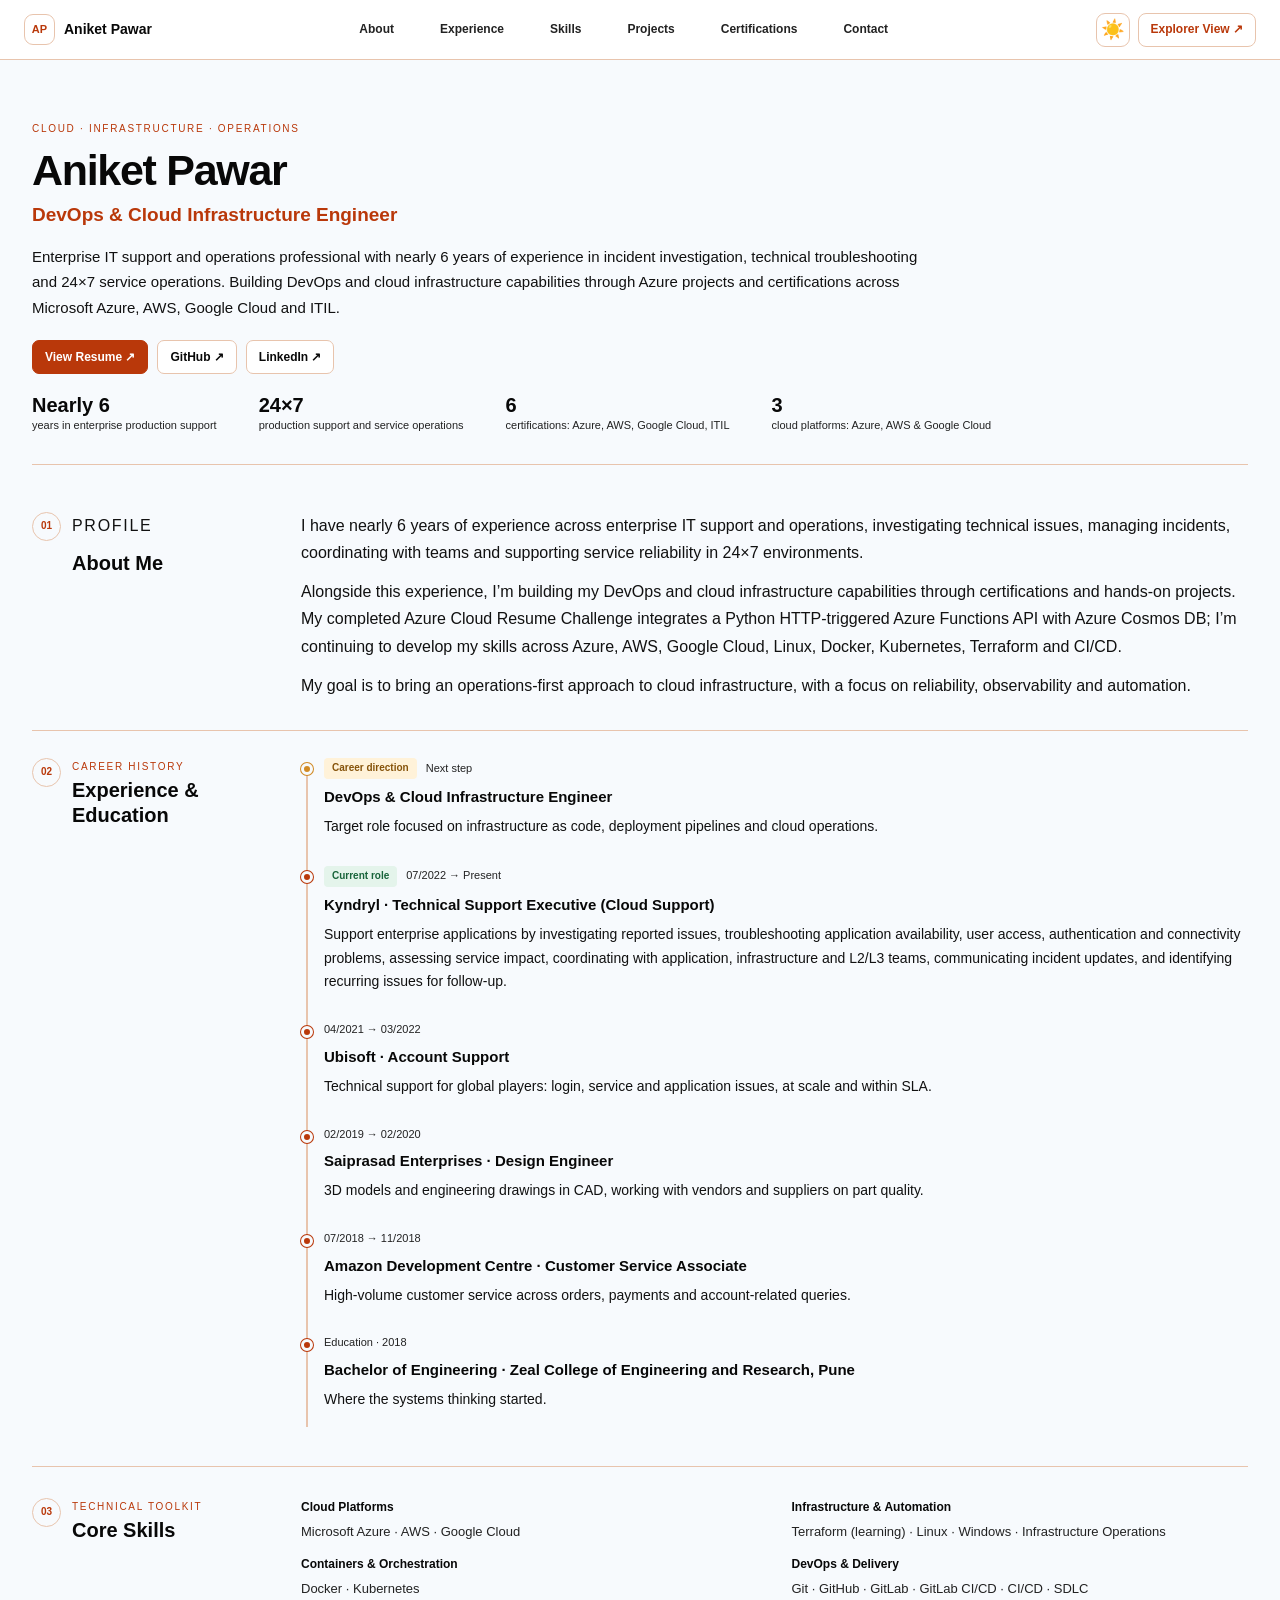
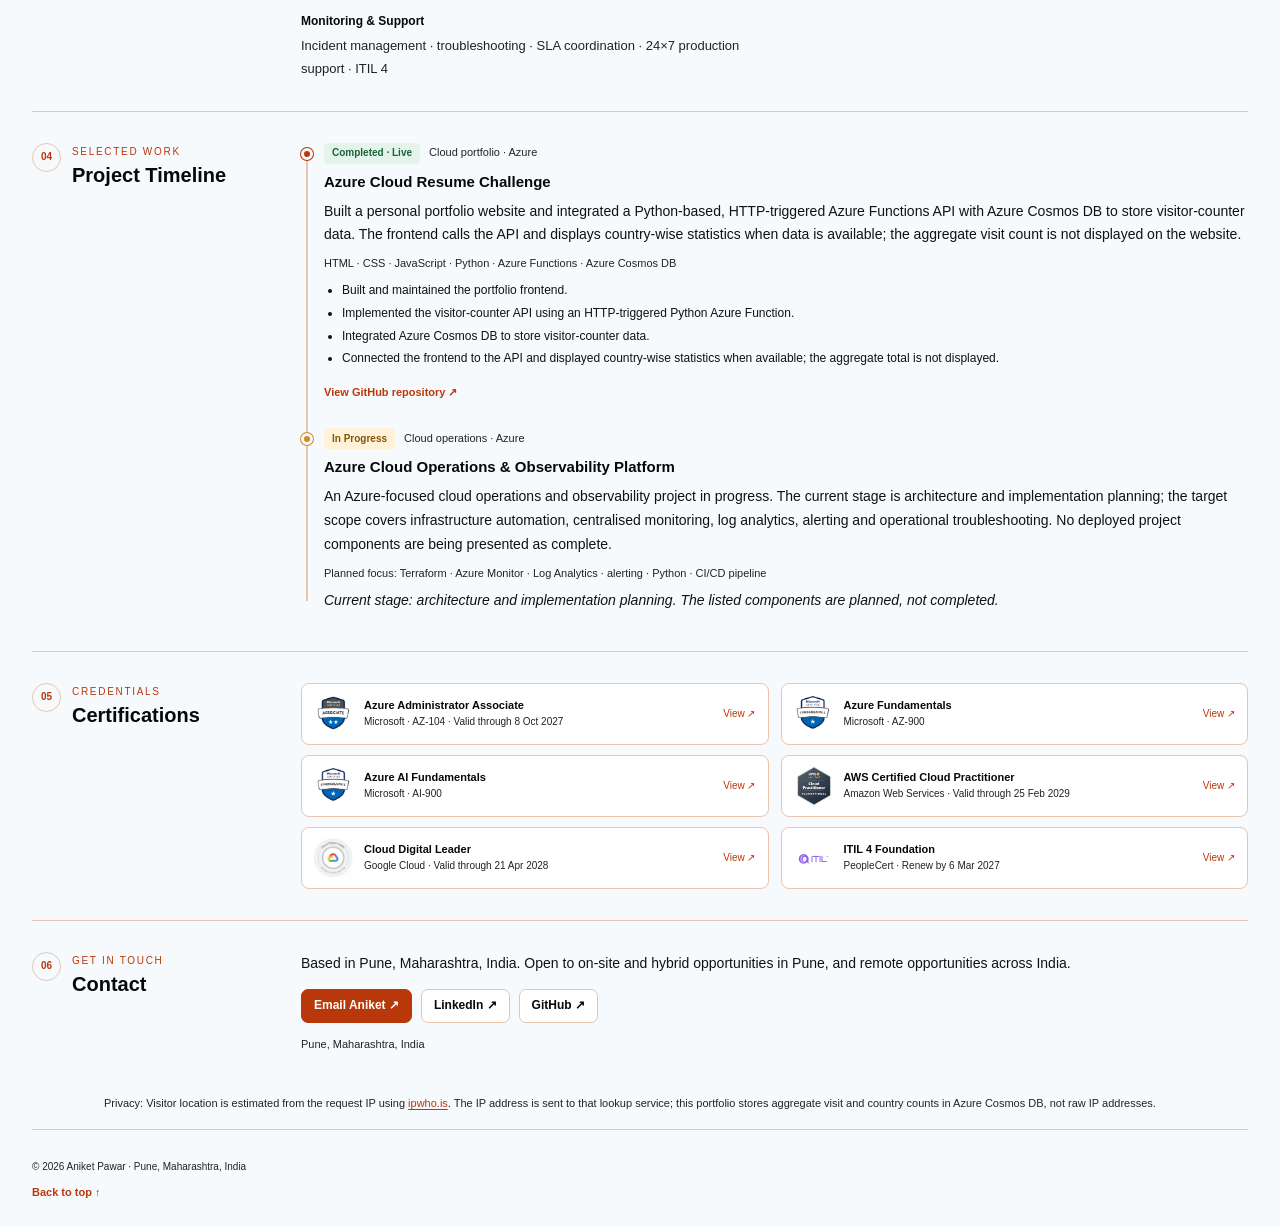
==== commit 2fbe4f32: "feat: finalize portfolio transitions and PR-gated deployment" ====
--- a/frontend/compact.html
+++ b/frontend/compact.html
@@ -74,7 +74,7 @@
         Enterprise IT support and operations professional with nearly 6 years of experience in incident investigation, technical troubleshooting and 24×7 service operations. Building DevOps and cloud infrastructure capabilities through Azure projects and certifications across Microsoft Azure, AWS, Google Cloud and ITIL.
       </p>
       <div class="timeline-hero-links">
-        <a class="timeline-primary-link" href="resume/Aniket_Pawar_Resume.pdf" download>Download Resume ↓</a>
+        <a class="timeline-primary-link" href="resume/Aniket_Pawar_Resume.pdf">View Resume ↗</a>
         <a href="https://github.com/712Aniket" target="_blank" rel="noopener noreferrer">GitHub ↗</a>
         <a href="https://www.linkedin.com/in/aniketprakash" target="_blank" rel="noopener noreferrer">LinkedIn ↗</a>
       </div>
--- a/frontend/view-transition.css
+++ b/frontend/view-transition.css
@@ -386,15 +386,160 @@
 }
 
 @media (prefers-reduced-motion: reduce) {
-  .portfolio-transition-scene { display: none !important; }
+  .portfolio-transition-scene {
+    display: none !important;
+  }
+
   html[data-transition-exit] body > :not(.portfolio-transition-scene),
   html[data-transition-entry] body > :not(.portfolio-transition-scene),
   html[data-transition-exit] #globe,
   html[data-transition-entry] #globe,
   html[data-transition-exit] .career-timeline::before,
-  html[data-transition-exit] .career-timeline .project-timeline-dot {
+  html[data-transition-exit] .career-timeline .project-timeline-dot,
+  html[data-transition-exit] .portfolio-transition-scene *,
+  html[data-transition-entry] .portfolio-transition-scene *,
+  html[data-transition-entry] .hero .name,
+  html[data-transition-entry] .hero .role,
+  html[data-transition-entry] .hero .pitch,
+  html[data-transition-entry] .hero .ctas,
+  html[data-transition-entry] .idcard {
     animation: none !important;
+    transition: none !important;
     filter: none !important;
     transform: none !important;
   }
 }
+
+
+/* FAST DIRECTIONAL TRANSITION TIMINGS
+   Explorer -> Classic: 300ms exit + 400ms entry.
+   Classic -> Explorer: 350ms exit + 450ms entry.
+   Original animation choreography and direction-specific keyframes retained.
+*/
+
+/* Explorer -> Classic: Digital Deconstruction */
+html[data-transition-exit="to-classic"] body > :not(.portfolio-transition-scene) {
+  animation-duration: 280ms !important;
+  animation-delay: 0ms !important;
+}
+html[data-transition-exit="to-classic"] #globe,
+html[data-transition-exit="to-classic"] .fx-backdrop,
+html[data-transition-exit="to-classic"] .fx-core,
+html[data-transition-exit="to-classic"] .fx-ring-a,
+html[data-transition-exit="to-classic"] .fx-ring-b {
+  animation-duration: 280ms !important;
+  animation-delay: 0ms !important;
+}
+html[data-transition-exit="to-classic"] .fx-sweep {
+  animation-duration: 220ms !important;
+  animation-delay: 80ms !important;
+}
+html[data-transition-exit="to-classic"] .fx-particles i {
+  animation-duration: 220ms !important;
+  animation-delay: var(--delay, 0ms) !important;
+}
+
+/* Classic entry reveal */
+html[data-transition-entry="to-classic"] .portfolio-transition-scene {
+  animation-duration: 380ms !important;
+  animation-delay: 0ms !important;
+}
+html[data-transition-entry="to-classic"] body > :not(.portfolio-transition-scene) {
+  animation-duration: 360ms !important;
+  animation-delay: 0ms !important;
+}
+html[data-transition-entry="to-classic"] .fx-backdrop,
+html[data-transition-entry="to-classic"] .fx-ring-b {
+  animation-duration: 390ms !important;
+  animation-delay: 0ms !important;
+}
+html[data-transition-entry="to-classic"] .fx-core,
+html[data-transition-entry="to-classic"] .fx-ring-a {
+  animation-duration: 380ms !important;
+  animation-delay: 0ms !important;
+}
+html[data-transition-entry="to-classic"] .fx-sweep {
+  animation-duration: 260ms !important;
+  animation-delay: 30ms !important;
+}
+html[data-transition-entry="to-classic"] .fx-particles i {
+  animation-duration: 260ms !important;
+  animation-delay: var(--delay, 0ms) !important;
+}
+
+/* Classic -> Explorer: Universe Ignition */
+html[data-transition-exit="to-explorer"] body > :not(.portfolio-transition-scene) {
+  animation-duration: 330ms !important;
+  animation-delay: 0ms !important;
+}
+html[data-transition-exit="to-explorer"] .career-timeline::before {
+  animation-duration: 300ms !important;
+  animation-delay: 0ms !important;
+}
+html[data-transition-exit="to-explorer"] .career-timeline .project-timeline-dot {
+  animation-duration: 210ms !important;
+}
+html[data-transition-exit="to-explorer"] .career-timeline .project-timeline-item:nth-child(1) .project-timeline-dot { animation-delay: 20ms !important; }
+html[data-transition-exit="to-explorer"] .career-timeline .project-timeline-item:nth-child(2) .project-timeline-dot { animation-delay: 40ms !important; }
+html[data-transition-exit="to-explorer"] .career-timeline .project-timeline-item:nth-child(3) .project-timeline-dot { animation-delay: 60ms !important; }
+html[data-transition-exit="to-explorer"] .career-timeline .project-timeline-item:nth-child(4) .project-timeline-dot { animation-delay: 80ms !important; }
+html[data-transition-exit="to-explorer"] .career-timeline .project-timeline-item:nth-child(5) .project-timeline-dot { animation-delay: 100ms !important; }
+html[data-transition-exit="to-explorer"] .career-timeline .project-timeline-item:nth-child(6) .project-timeline-dot { animation-delay: 120ms !important; }
+html[data-transition-exit="to-explorer"] .fx-backdrop,
+html[data-transition-exit="to-explorer"] .fx-ring-a {
+  animation-duration: 330ms !important;
+  animation-delay: 0ms !important;
+}
+html[data-transition-exit="to-explorer"] .fx-core {
+  animation-duration: 320ms !important;
+  animation-delay: 0ms !important;
+}
+html[data-transition-exit="to-explorer"] .fx-ring-b {
+  animation-duration: 310ms !important;
+  animation-delay: 30ms !important;
+}
+html[data-transition-exit="to-explorer"] .fx-sweep {
+  animation-duration: 200ms !important;
+  animation-delay: 70ms !important;
+}
+html[data-transition-exit="to-explorer"] .fx-particles i {
+  animation-duration: 220ms !important;
+  animation-delay: var(--delay, 0ms) !important;
+}
+
+/* Explorer entry: globe and command-centre reveal */
+html[data-transition-entry="to-explorer"] .portfolio-transition-scene {
+  animation-duration: 430ms !important;
+  animation-delay: 0ms !important;
+}
+html[data-transition-entry="to-explorer"] body > :not(.portfolio-transition-scene) {
+  animation-duration: 420ms !important;
+  animation-delay: 0ms !important;
+}
+html[data-transition-entry="to-explorer"] .fx-backdrop,
+html[data-transition-entry="to-explorer"] .fx-ring-b,
+html[data-transition-entry="to-explorer"] #globe {
+  animation-duration: 440ms !important;
+  animation-delay: 0ms !important;
+}
+html[data-transition-entry="to-explorer"] .fx-core,
+html[data-transition-entry="to-explorer"] .fx-ring-a {
+  animation-duration: 430ms !important;
+  animation-delay: 0ms !important;
+}
+html[data-transition-entry="to-explorer"] .fx-sweep {
+  animation-duration: 360ms !important;
+  animation-delay: 0ms !important;
+}
+html[data-transition-entry="to-explorer"] .fx-particles i {
+  animation-duration: 300ms !important;
+  animation-delay: var(--delay, 0ms) !important;
+}
+html[data-transition-entry="to-explorer"] .hero .name,
+html[data-transition-entry="to-explorer"] .hero .role,
+html[data-transition-entry="to-explorer"] .hero .pitch,
+html[data-transition-entry="to-explorer"] .hero .ctas,
+html[data-transition-entry="to-explorer"] .idcard {
+  animation-duration: 420ms !important;
+  animation-delay: 0ms !important;
+}
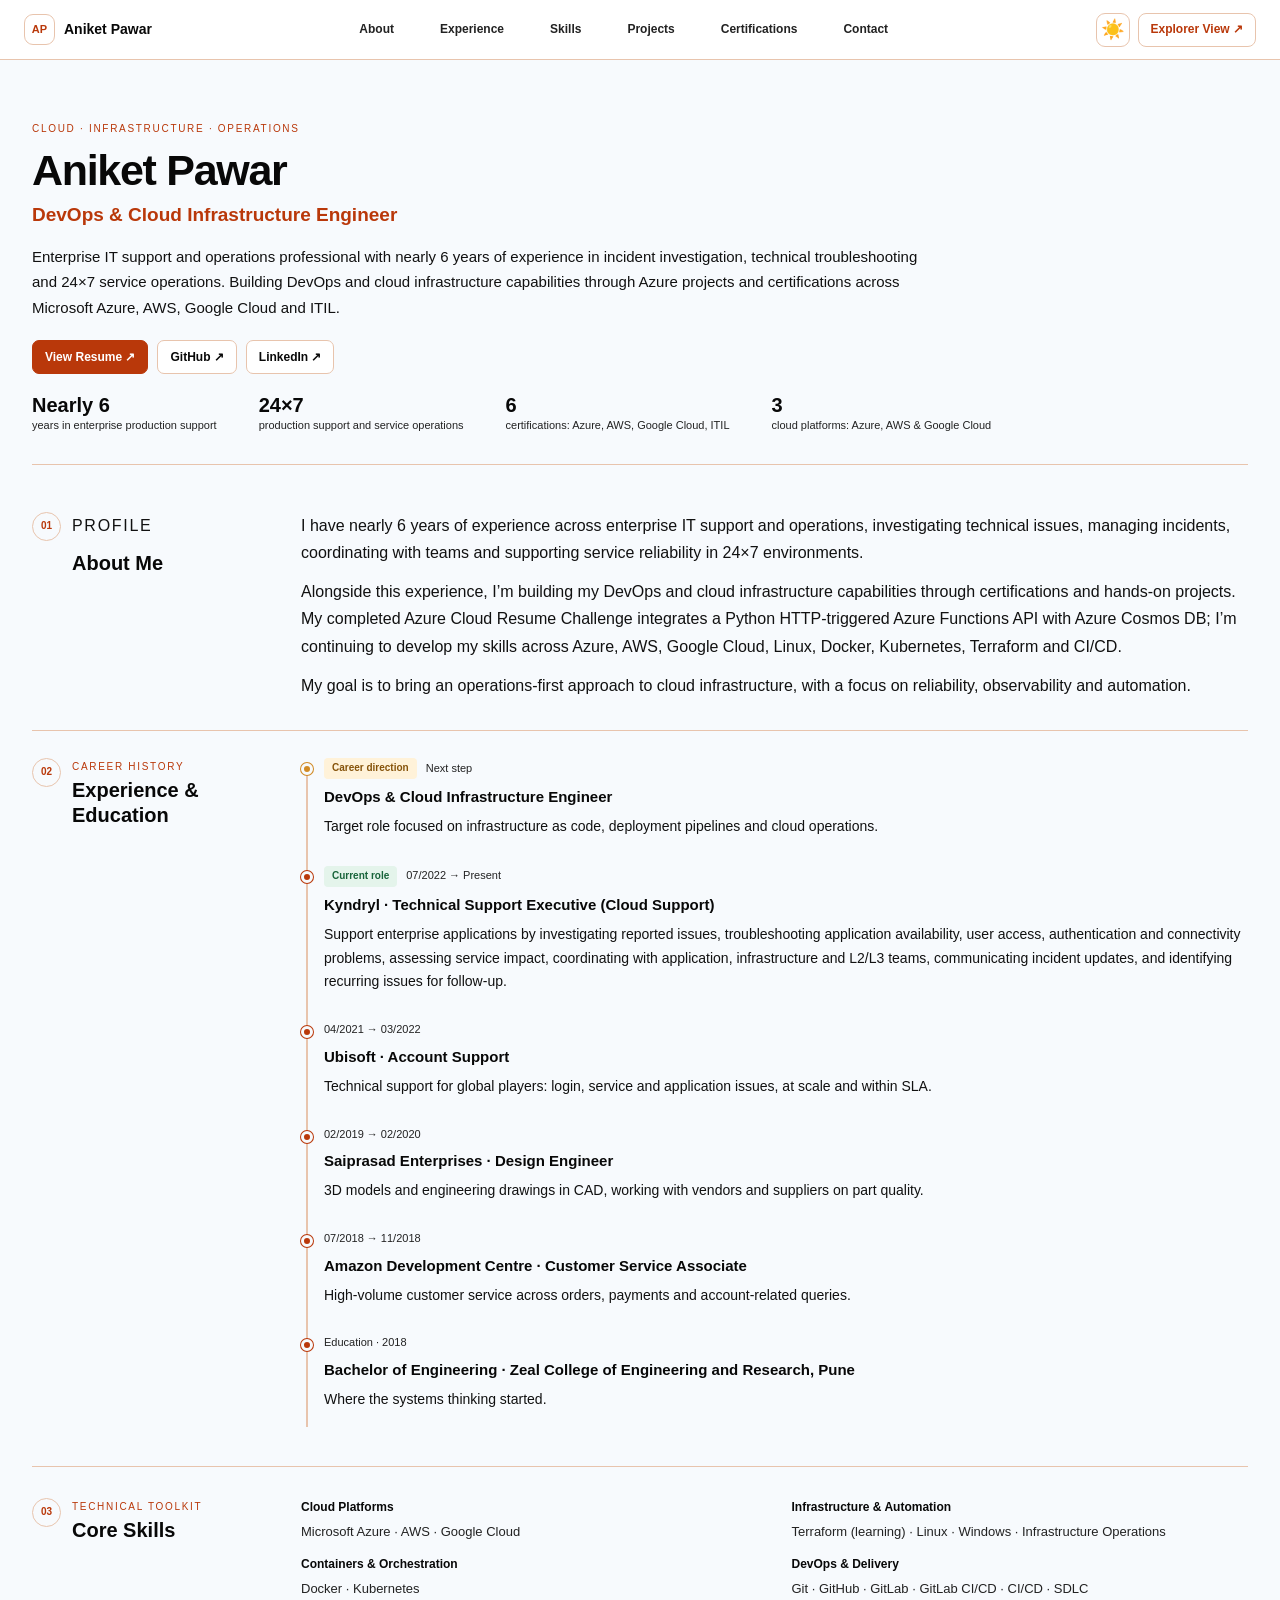
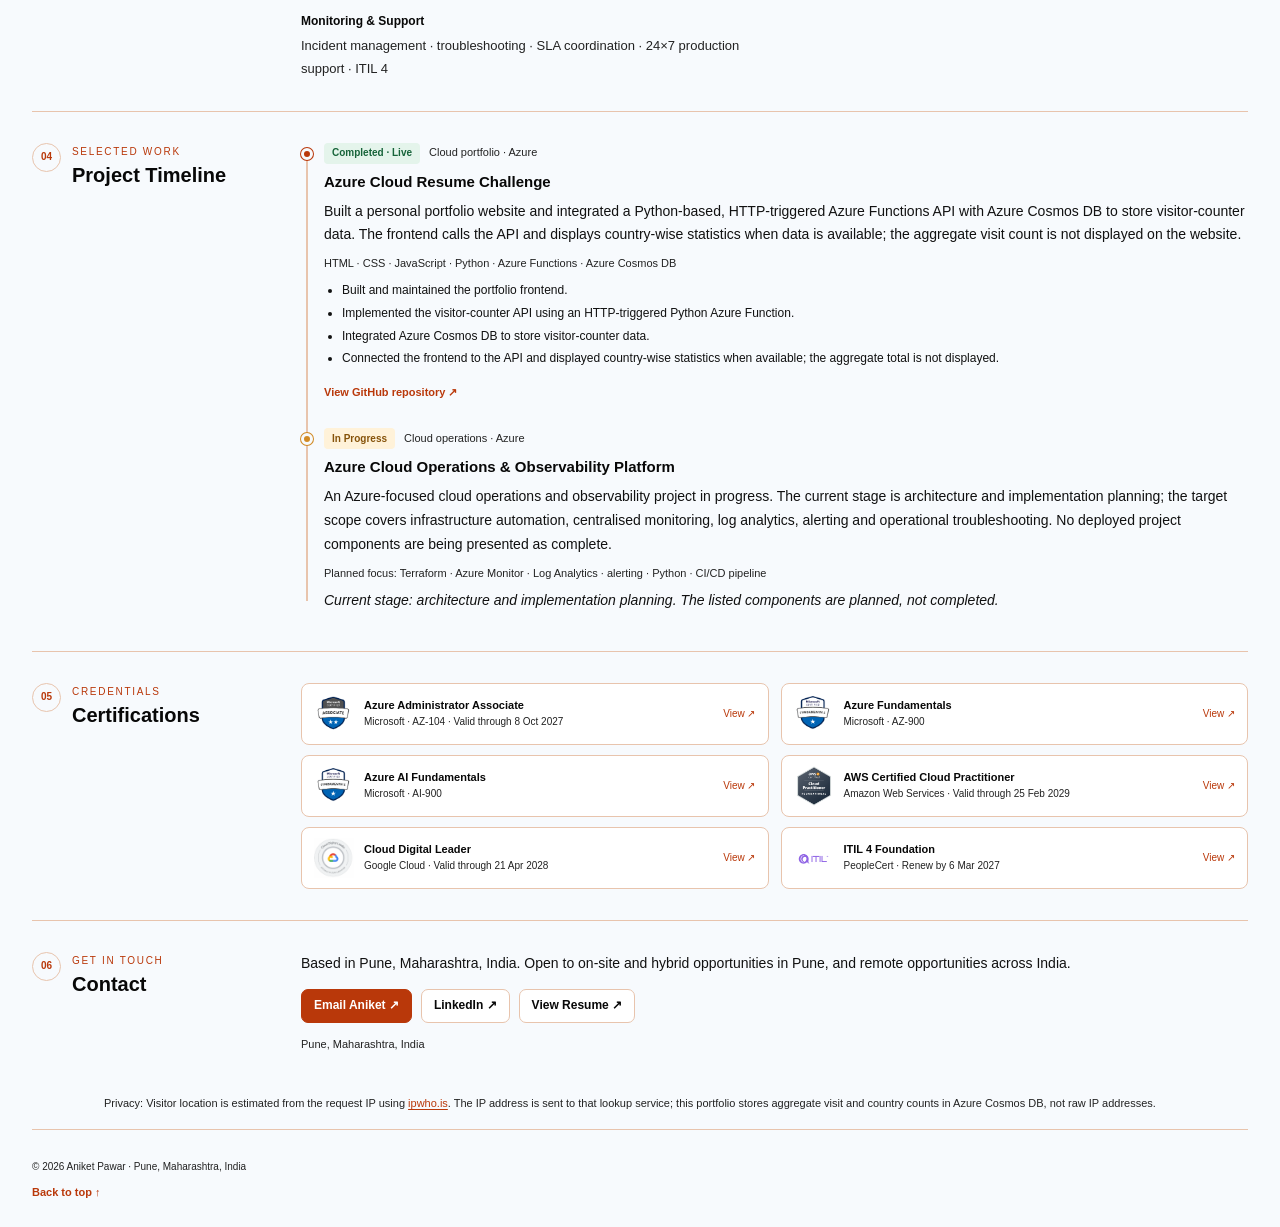
==== commit 89050882: "Finalize portfolio analytics and resume viewer" ====
--- a/frontend/compact.html
+++ b/frontend/compact.html
@@ -32,6 +32,7 @@
   <link rel="stylesheet" href="view-transition.css">
   <script src="view-transition.js" defer></script>
   <script src="js/script.js" defer></script>
+  <link rel="stylesheet" href="resume-viewer.css">
 </head>
 <body class="compact-mode timeline-mode">
 <div class="portfolio-transition-scene" aria-hidden="true">
@@ -276,6 +277,9 @@
             <button type="button" id="zoom-reset">Fit</button>
             <button type="button" id="zoom-in" aria-label="Zoom in">+</button>
           </div>
+          <a id="certificate-download" class="certificate-download" href="#" download>
+            Download Certificate
+          </a>
           <button type="button" id="certificate-close" aria-label="Close certificate">✕</button>
         </div>
         <div class="certificate-image-container"><img id="certificate-image" src="" alt="Certificate"></div>
@@ -292,7 +296,7 @@
         <div class="timeline-contact-links">
           <a class="timeline-primary-link" href="mailto:712aniket@gmail.com">Email Aniket ↗</a>
           <a href="https://www.linkedin.com/in/aniketprakash" target="_blank" rel="noopener noreferrer">LinkedIn ↗</a>
-          <a href="https://github.com/712Aniket" target="_blank" rel="noopener noreferrer">GitHub ↗</a>
+          <a href="resume/Aniket_Pawar_Resume.pdf">View Resume ↗</a>
         </div>
         <p class="timeline-location">Pune, Maharashtra, India</p>
       </div>
@@ -310,5 +314,6 @@
     <p>© 2026 Aniket Pawar · Pune, Maharashtra, India</p>
     <a class="back-to-top" href="#top">Back to top ↑</a>
   </footer>
+  <script src="resume-viewer.js" defer></script>
 </body>
 </html>
--- a/frontend/css/style.css
+++ b/frontend/css/style.css
@@ -1959,3 +1959,127 @@
 .timeline-privacy-note { max-width: 1120px; margin: 0 auto 16px; padding: 0 24px; color: var(--muted); font-size: 11px; line-height: 1.65; }
 .timeline-privacy-note a { color: var(--blue); text-underline-offset: 2px; }
 @media (max-width: 620px) { .timeline-privacy-note { padding: 0 18px; font-size: 10px; } }
+
+/* Certificate modal */
+.modal {
+  position: fixed;
+  inset: 0;
+  z-index: 9999;
+  display: flex;
+  align-items: center;
+  justify-content: center;
+  padding: 20px;
+  background: rgba(15, 23, 42, 0.92);
+}
+
+.modal[hidden] {
+  display: none;
+}
+
+.mbox {
+  position: relative;
+  width: min(100%, 1000px);
+  max-height: 92vh;
+  padding: 20px;
+  border: 1px solid var(--surface-border);
+  border-radius: 16px;
+  background: var(--surface);
+  overflow: auto;
+}
+
+#mimg {
+  display: block;
+  max-width: 100%;
+  max-height: 78vh;
+  width: auto;
+  height: auto;
+  margin: 0 auto;
+  object-fit: contain;
+}
+
+#mclose {
+  position: sticky;
+  top: 0;
+  float: right;
+  z-index: 2;
+  width: 36px;
+  height: 36px;
+  border: 1px solid var(--surface-border);
+  border-radius: 50%;
+  color: var(--text);
+  background: var(--surface);
+  cursor: pointer;
+  font-size: 18px;
+}
+
+@media (max-width: 600px) {
+  .mbox {
+    padding: 12px;
+  }
+
+  #mimg {
+    max-height: 75vh;
+  }
+}
+
+/* Certificate download button */
+.certificate-download {
+  display: block;
+  width: fit-content;
+  margin: 16px auto 4px;
+  padding: 11px 22px;
+  border: 1px solid var(--surface-border);
+  border-radius: 9px;
+  background: var(--surface);
+  color: var(--text);
+  font-weight: 600;
+  text-decoration: none;
+  text-align: center;
+  transition: transform 0.2s ease, opacity 0.2s ease;
+}
+
+.certificate-download:hover {
+  transform: translateY(-2px);
+  opacity: 0.85;
+}
+
+/* Unified Classic certificate viewer */
+.certificate-modal{padding:20px;background:rgba(5,10,24,.94);backdrop-filter:blur(12px)}
+.certificate-viewer{
+  width:min(1180px,100%);height:min(94vh,980px);margin:auto;padding:0;border:1px solid rgba(255,255,255,.2);
+  border-radius:16px;background:radial-gradient(circle at 15% 15%,rgba(65,126,204,.22),transparent 32%),
+  repeating-linear-gradient(135deg,rgba(255,255,255,.035) 0 2px,transparent 2px 22px),#10213b;
+  box-shadow:0 28px 90px rgba(0,0,0,.5)
+}
+.certificate-toolbar{
+  position:relative;flex:0 0 64px;min-height:64px;display:grid;grid-template-columns:1fr auto 1fr;
+  align-items:center;gap:8px;padding:8px 18px
+}
+.certificate-toolbar .zoom-controls{grid-column:1;justify-self:start;gap:8px}
+.certificate-toolbar .zoom-controls button{
+  min-width:42px;min-height:42px;padding:0 12px;border:1px solid rgba(255,255,255,.24);
+  border-radius:10px;background:#fff;color:#172033
+}
+.certificate-toolbar #certificate-download{
+  grid-column:2;justify-self:center;display:inline-flex;align-items:center;justify-content:center;
+  width:auto;min-height:46px;margin:0;padding:0 24px;white-space:nowrap;border:1px solid #f0ad91;
+  border-radius:12px;background:#fff;color:#e66a3c;font-weight:650;text-decoration:none
+}
+.certificate-toolbar #certificate-close{
+  grid-column:3;justify-self:end;min-width:44px;width:44px;height:44px;min-height:44px;padding:0;
+  border:0;border-radius:50%;background:#ffb323;color:#1a1205;font-size:20px
+}
+.certificate-image-container{
+  margin:0 18px 18px;padding:14px;border:1px solid rgba(255,255,255,.16);
+  border-radius:12px;background:rgba(5,10,20,.18)
+}
+.certificate-image-container img{border-radius:8px;box-shadow:0 20px 55px rgba(0,0,0,.32)}
+@media(max-width:600px){
+  .certificate-modal{padding:8px}.certificate-viewer{height:96vh;border-radius:12px}
+  .certificate-toolbar{flex-basis:58px;min-height:58px;padding:6px 8px;gap:4px}
+  .certificate-toolbar .zoom-controls{gap:4px}
+  .certificate-toolbar .zoom-controls button{min-width:34px;min-height:36px;padding:0 8px}
+  .certificate-toolbar #certificate-download{min-height:38px;padding:0 12px;font-size:12px}
+  .certificate-toolbar #certificate-close{min-width:36px;width:36px;height:36px;min-height:36px;font-size:17px}
+  .certificate-image-container{margin:0 8px 8px;padding:6px}
+}
--- a/frontend/view-transition.css
+++ b/frontend/view-transition.css
@@ -543,3 +543,217 @@
   animation-duration: 420ms !important;
   animation-delay: 0ms !important;
 }
+
+
+/* ================================================================
+   CLASSIC -> EXPLORER : AMBER / MIDNIGHT GRADIENT WIPE
+   Explorer -> Classic Digital Deconstruction remains unchanged.
+   ================================================================ */
+
+.portfolio-transition-scene::before {
+  content: "";
+  position: absolute;
+  inset: -2%;
+  z-index: 10;
+  pointer-events: none;
+  background:
+    radial-gradient(ellipse at 78% 48%,
+      rgba(255, 174, 48, .22), transparent 42%),
+    linear-gradient(110deg,
+      #080e1b 0%,
+      #101b35 36%,
+      #172b50 66%,
+      #243b65 88%,
+      #101a30 100%);
+  will-change: transform;
+}
+
+/* Outgoing Classic page: a smooth navy/blue sweep covers it. */
+html[data-transition-exit="to-explorer"] .portfolio-transition-scene {
+  visibility: visible;
+  opacity: 1;
+}
+
+html[data-transition-exit="to-explorer"] .portfolio-transition-scene::before {
+  animation: classic-gradient-cover 760ms cubic-bezier(.65, 0, .25, 1) both;
+}
+
+html[data-transition-exit="to-explorer"] body > :not(.portfolio-transition-scene) {
+  animation: classic-soft-exit 700ms ease both;
+}
+
+/* Disable the previous ignition effects in this direction only. */
+html[data-transition-exit="to-explorer"] .fx-backdrop,
+html[data-transition-exit="to-explorer"] .fx-core,
+html[data-transition-exit="to-explorer"] .fx-ring,
+html[data-transition-exit="to-explorer"] .fx-sweep,
+html[data-transition-exit="to-explorer"] .fx-particles,
+html[data-transition-exit="to-explorer"] .career-timeline::before,
+html[data-transition-exit="to-explorer"] .career-timeline .project-timeline-dot {
+  animation: none !important;
+}
+
+/* Explorer arrives underneath the gradient, which sweeps away. */
+html[data-transition-entry="to-explorer"] .portfolio-transition-scene {
+  visibility: visible;
+  opacity: 1;
+  animation: none;
+}
+
+html[data-transition-entry="to-explorer"] .portfolio-transition-scene::before {
+  animation: explorer-gradient-reveal 900ms cubic-bezier(.65, 0, .25, 1) both;
+}
+
+html[data-transition-entry="to-explorer"] body > :not(.portfolio-transition-scene) {
+  animation: explorer-soft-arrival 700ms ease both;
+}
+
+/* Suppress the previous Universe Ignition elements on Explorer arrival. */
+html[data-transition-entry="to-explorer"] .fx-backdrop,
+html[data-transition-entry="to-explorer"] .fx-core,
+html[data-transition-entry="to-explorer"] .fx-ring,
+html[data-transition-entry="to-explorer"] .fx-sweep,
+html[data-transition-entry="to-explorer"] .fx-particles,
+html[data-transition-entry="to-explorer"] #globe {
+  animation: none !important;
+}
+
+@keyframes classic-gradient-cover {
+  from { transform: translateX(-105%); }
+  to   { transform: translateX(0); }
+}
+
+@keyframes explorer-gradient-reveal {
+  from { transform: translateX(0); }
+  to   { transform: translateX(105%); }
+}
+
+@keyframes classic-soft-exit {
+  from { opacity: 1; transform: translateY(0); }
+  to   { opacity: .92; transform: translateY(-5px); }
+}
+
+@keyframes explorer-soft-arrival {
+  from { opacity: .55; }
+  to   { opacity: 1; }
+}
+
+@media (prefers-reduced-motion: reduce) {
+  html[data-transition-exit="to-explorer"] .portfolio-transition-scene::before,
+  html[data-transition-entry="to-explorer"] .portfolio-transition-scene::before {
+    animation: none !important;
+  }
+}
+
+
+/* FAST DIRECTIONAL TRANSITION OVERRIDES - under 500ms */
+
+/* Explorer -> Classic: retain Digital Deconstruction, finish within 400ms. */
+html[data-transition-exit="to-classic"] body > :not(.portfolio-transition-scene) {
+  animation-duration: 380ms !important;
+}
+html[data-transition-exit="to-classic"] #globe,
+html[data-transition-exit="to-classic"] .fx-backdrop,
+html[data-transition-exit="to-classic"] .fx-core,
+html[data-transition-exit="to-classic"] .fx-ring-a,
+html[data-transition-exit="to-classic"] .fx-ring-b {
+  animation-duration: 380ms !important;
+  animation-delay: 0ms !important;
+}
+html[data-transition-exit="to-classic"] .fx-sweep {
+  animation-duration: 350ms !important;
+  animation-delay: 0ms !important;
+}
+html[data-transition-exit="to-classic"] .fx-particles i {
+  animation-duration: 350ms !important;
+  animation-delay: var(--delay, 0ms) !important;
+}
+
+/* Classic -> Explorer: amber/midnight Gradient Wipe, finish within 450ms. */
+html[data-transition-exit="to-explorer"] .portfolio-transition-scene::before {
+  animation-duration: 450ms !important;
+}
+html[data-transition-exit="to-explorer"] body > :not(.portfolio-transition-scene) {
+  animation-duration: 400ms !important;
+  animation-delay: 0ms !important;
+}
+
+/* Keep the Explorer arrival wipe short as well. */
+html[data-transition-entry="to-explorer"] .portfolio-transition-scene::before {
+  animation-duration: 450ms !important;
+  animation-delay: 0ms !important;
+}
+html[data-transition-entry="to-explorer"] body > :not(.portfolio-transition-scene) {
+  animation-duration: 400ms !important;
+  animation-delay: 0ms !important;
+}
+
+/* Keep Classic arrival effects from lingering after navigation. */
+html[data-transition-entry="to-classic"] .portfolio-transition-scene,
+html[data-transition-entry="to-classic"] .portfolio-transition-scene *,
+html[data-transition-entry="to-classic"] body > :not(.portfolio-transition-scene) {
+  animation-duration: 450ms !important;
+  animation-delay: 0ms !important;
+}
+
+/* Correctly suppress the old ignition effects in the Gradient Wipe direction. */
+html[data-transition-exit="to-explorer"] .fx-ring-a,
+html[data-transition-exit="to-explorer"] .fx-ring-b,
+html[data-transition-exit="to-explorer"] .fx-particles i,
+html[data-transition-entry="to-explorer"] .fx-ring-a,
+html[data-transition-entry="to-explorer"] .fx-ring-b,
+html[data-transition-entry="to-explorer"] .fx-particles i {
+  animation: none !important;
+}
+
+
+/* FINAL SIMPLE FADE TRANSITION */
+
+/* Remove decorative transition overlays and effects. */
+html[data-transition-exit] .portfolio-transition-scene,
+html[data-transition-entry] .portfolio-transition-scene {
+  opacity: 0 !important;
+  visibility: hidden !important;
+  pointer-events: none !important;
+}
+
+html[data-transition-exit] .portfolio-transition-scene *,
+html[data-transition-entry] .portfolio-transition-scene * {
+  animation: none !important;
+}
+
+html[data-transition-exit] .portfolio-transition-scene::before,
+html[data-transition-entry] .portfolio-transition-scene::before {
+  animation: none !important;
+  background: transparent !important;
+}
+
+/* Explorer -> Classic and Classic -> Explorer: simple fade. */
+html[data-transition-exit="to-classic"] body > :not(.portfolio-transition-scene),
+html[data-transition-exit="to-explorer"] body > :not(.portfolio-transition-scene) {
+  animation: portfolio-simple-fade-out 220ms ease-out both !important;
+  animation-delay: 0ms !important;
+}
+
+html[data-transition-entry="to-classic"] body > :not(.portfolio-transition-scene),
+html[data-transition-entry="to-explorer"] body > :not(.portfolio-transition-scene) {
+  animation: portfolio-simple-fade-in 250ms ease-in both !important;
+  animation-delay: 0ms !important;
+}
+
+@keyframes portfolio-simple-fade-out {
+  from { opacity: 1; }
+  to   { opacity: 0; }
+}
+
+@keyframes portfolio-simple-fade-in {
+  from { opacity: 0; }
+  to   { opacity: 1; }
+}
+
+@media (prefers-reduced-motion: reduce) {
+  html[data-transition-exit] body > :not(.portfolio-transition-scene),
+  html[data-transition-entry] body > :not(.portfolio-transition-scene) {
+    animation: none !important;
+  }
+}
--- a/frontend/resume-viewer.css
+++ b/frontend/resume-viewer.css
@@ -0,0 +1,289 @@
+/* Resume viewer - isolated styling */
+#resume-modal {
+  position: fixed;
+  inset: 0;
+  z-index: 10000;
+  display: none;
+  align-items: center;
+  justify-content: center;
+  padding: 18px;
+  background: rgba(3, 10, 22, .88);
+  backdrop-filter: blur(12px);
+  box-sizing: border-box;
+}
+
+#resume-modal.active {
+  display: flex;
+}
+
+#resume-modal .resume-dialog {
+  width: min(1100px, 100%);
+  height: min(92vh, 900px);
+  display: flex;
+  flex-direction: column;
+  overflow: hidden;
+  border: 1px solid rgba(255,255,255,.18);
+  border-radius: 16px;
+  background: #101c2e;
+  box-shadow: 0 24px 90px rgba(0,0,0,.5);
+}
+
+#resume-modal .resume-toolbar {
+  flex: 0 0 76px;
+  min-height: 76px;
+  height: 76px;
+  width: 100%;
+  box-sizing: border-box;
+  display: flex;
+  align-items: center;
+  justify-content: space-between;
+  gap: 12px;
+  padding: 12px 20px;
+  color: #fff;
+  background: #101c2e;
+}
+
+#resume-modal .resume-toolbar-title {
+  font-size: 17px;
+  font-weight: 650;
+  line-height: 1.3;
+}
+
+#resume-modal .resume-toolbar-actions {
+  display: flex;
+  align-items: center;
+  gap: 10px;
+  flex-shrink: 0;
+}
+
+#resume-modal .resume-toolbar-actions a,
+#resume-modal .resume-toolbar-actions button {
+  min-height: 48px;
+  box-sizing: border-box;
+  display: inline-flex;
+  align-items: center;
+  justify-content: center;
+  padding: 0 20px;
+  border: 1px solid transparent;
+  border-radius: 14px;
+  font: inherit;
+  font-size: 15px;
+  font-weight: 650;
+  text-decoration: none;
+  cursor: pointer;
+  transition: transform .2s ease, box-shadow .2s ease,
+              background .2s ease, border-color .2s ease;
+}
+
+#resume-modal .resume-toolbar-actions a:hover,
+#resume-modal .resume-toolbar-actions button:hover {
+  transform: translateY(-2px);
+}
+
+#resume-modal .resume-toolbar-actions button {
+  width: 48px;
+  padding: 0;
+  color: #fff;
+  background: rgba(255,255,255,.09);
+  border-color: rgba(255,255,255,.22);
+  font-size: 20px;
+}
+
+/* Explorer: match the existing amber View Resume button */
+#resume-modal.resume-explorer .resume-download {
+  color: #101010;
+  background: #ffb323;
+  border-color: #ffb323;
+  border-radius: 18px;
+  box-shadow: 0 5px 18px rgba(255,179,35,.18);
+}
+
+#resume-modal.resume-explorer .resume-download:hover {
+  background: #ffc04a;
+  box-shadow: 0 8px 24px rgba(255,179,35,.3);
+}
+
+/* Classic: match the outlined Explorer View button */
+#resume-modal.resume-classic .resume-download {
+  color: #e66a3c;
+  background: #fff;
+  border-color: #f0ad91;
+  border-radius: 12px;
+  box-shadow: none;
+}
+
+#resume-modal.resume-classic .resume-download:hover {
+  color: #c94f27;
+  background: #fff7f2;
+  border-color: #e98963;
+}
+
+#resume-modal .resume-frame {
+  flex: 1 1 auto;
+  width: 100%;
+  min-height: 0;
+  border: 0;
+  background: #fff;
+}
+
+@media (max-width: 600px) {
+  #resume-modal {
+    padding: 0;
+  }
+
+  #resume-modal .resume-dialog {
+    width: 100%;
+    height: 100%;
+    border-radius: 0;
+  }
+
+  #resume-modal .resume-toolbar {
+    flex-basis: 68px;
+    min-height: 68px;
+    height: 68px;
+    padding: 8px 12px;
+    gap: 8px;
+  }
+
+  #resume-modal .resume-toolbar-title {
+    font-size: 14px;
+  }
+
+  #resume-modal .resume-toolbar-actions {
+    gap: 7px;
+  }
+
+  #resume-modal .resume-toolbar-actions a,
+  #resume-modal .resume-toolbar-actions button {
+    min-height: 42px;
+    padding: 0 11px;
+    font-size: 12px;
+    border-radius: 11px;
+  }
+
+  #resume-modal .resume-toolbar-actions button {
+    width: 42px;
+    padding: 0;
+    font-size: 18px;
+  }
+}
+
+/* Final compact toolbar overrides */
+#resume-modal .resume-toolbar {
+  height: 72px !important;
+  min-height: 72px !important;
+  max-height: 72px !important;
+  flex: 0 0 72px !important;
+  padding: 10px 24px !important;
+  box-sizing: border-box !important;
+  align-items: center !important;
+  justify-content: space-between !important;
+}
+
+#resume-modal .resume-toolbar-title {
+  white-space: nowrap !important;
+  line-height: 1.2 !important;
+}
+
+#resume-modal .resume-toolbar-actions {
+  flex-wrap: nowrap !important;
+  align-items: center !important;
+}
+
+#resume-modal .resume-toolbar-actions .resume-download {
+  width: auto !important;
+  min-width: 144px !important;
+  height: 46px !important;
+  min-height: 46px !important;
+  padding: 0 20px !important;
+  white-space: nowrap !important;
+  word-break: keep-all !important;
+  overflow-wrap: normal !important;
+  line-height: 1 !important;
+  flex-shrink: 0 !important;
+}
+
+#resume-modal .resume-toolbar-actions #resume-close {
+  width: 46px !important;
+  height: 46px !important;
+  min-height: 46px !important;
+  flex: 0 0 46px !important;
+  padding: 0 !important;
+}
+
+@media (max-width: 600px) {
+  #resume-modal .resume-toolbar {
+    height: 64px !important;
+    min-height: 64px !important;
+    max-height: 64px !important;
+    flex-basis: 64px !important;
+    padding: 8px 10px !important;
+  }
+
+  #resume-modal .resume-toolbar-title {
+    font-size: 13px !important;
+  }
+
+  #resume-modal .resume-toolbar-actions .resume-download {
+    min-width: 125px !important;
+    height: 40px !important;
+    min-height: 40px !important;
+    padding: 0 12px !important;
+    font-size: 12px !important;
+  }
+
+  #resume-modal .resume-toolbar-actions #resume-close {
+    width: 40px !important;
+    height: 40px !important;
+    min-height: 40px !important;
+    flex-basis: 40px !important;
+  }
+}
+
+/* Explorer and Classic: prevent vertical toolbar displacement */
+#resume-modal .resume-dialog {
+  display: flex !important;
+  flex-direction: column !important;
+  justify-content: flex-start !important;
+  align-items: stretch !important;
+  padding: 0 !important;
+  gap: 0 !important;
+}
+
+#resume-modal .resume-toolbar {
+  margin: 0 !important;
+  position: relative !important;
+  inset: auto !important;
+  flex: 0 0 72px !important;
+}
+
+#resume-modal .resume-frame {
+  display: block !important;
+  flex: 1 1 auto !important;
+  margin: 0 !important;
+}
+
+
+/* Shared centered resume download toolbar */
+#resume-modal .resume-toolbar{
+  position:relative!important;display:grid!important;grid-template-columns:1fr auto 1fr!important;
+  justify-content:stretch!important;align-items:center!important;height:64px!important;min-height:64px!important;
+  max-height:64px!important;flex:0 0 64px!important;padding:8px 18px!important
+}
+#resume-modal .resume-toolbar-title{grid-column:1;justify-self:start;font-size:15px!important}
+#resume-modal .resume-toolbar-actions{display:contents!important}
+#resume-modal .resume-toolbar-actions .resume-download{
+  grid-column:2;justify-self:center;min-width:0!important;width:auto!important;height:46px!important;
+  min-height:46px!important;padding:0 24px!important;white-space:nowrap!important;border-radius:12px!important
+}
+#resume-modal .resume-toolbar-actions #resume-close{
+  grid-column:3;justify-self:end;width:44px!important;height:44px!important;min-height:44px!important;
+  flex:none!important;border-radius:50%!important;background:#ffb323!important;color:#1a1205!important;border:0!important
+}
+#resume-modal .resume-dialog{width:min(1180px,100%)!important;height:min(94vh,980px)!important;border-radius:16px!important}
+@media(max-width:600px){
+  #resume-modal .resume-toolbar{height:58px!important;min-height:58px!important;max-height:58px!important;flex-basis:58px!important;padding:6px 8px!important}
+  #resume-modal .resume-toolbar-title{font-size:12px!important}
+  #resume-modal .resume-toolbar-actions .resume-download{height:38px!important;min-height:38px!important;padding:0 12px!important;font-size:12px!important}
+  #resume-modal .resume-toolbar-actions #resume-close{width:36px!important;height:36px!important;min-height:36px!important}
+}
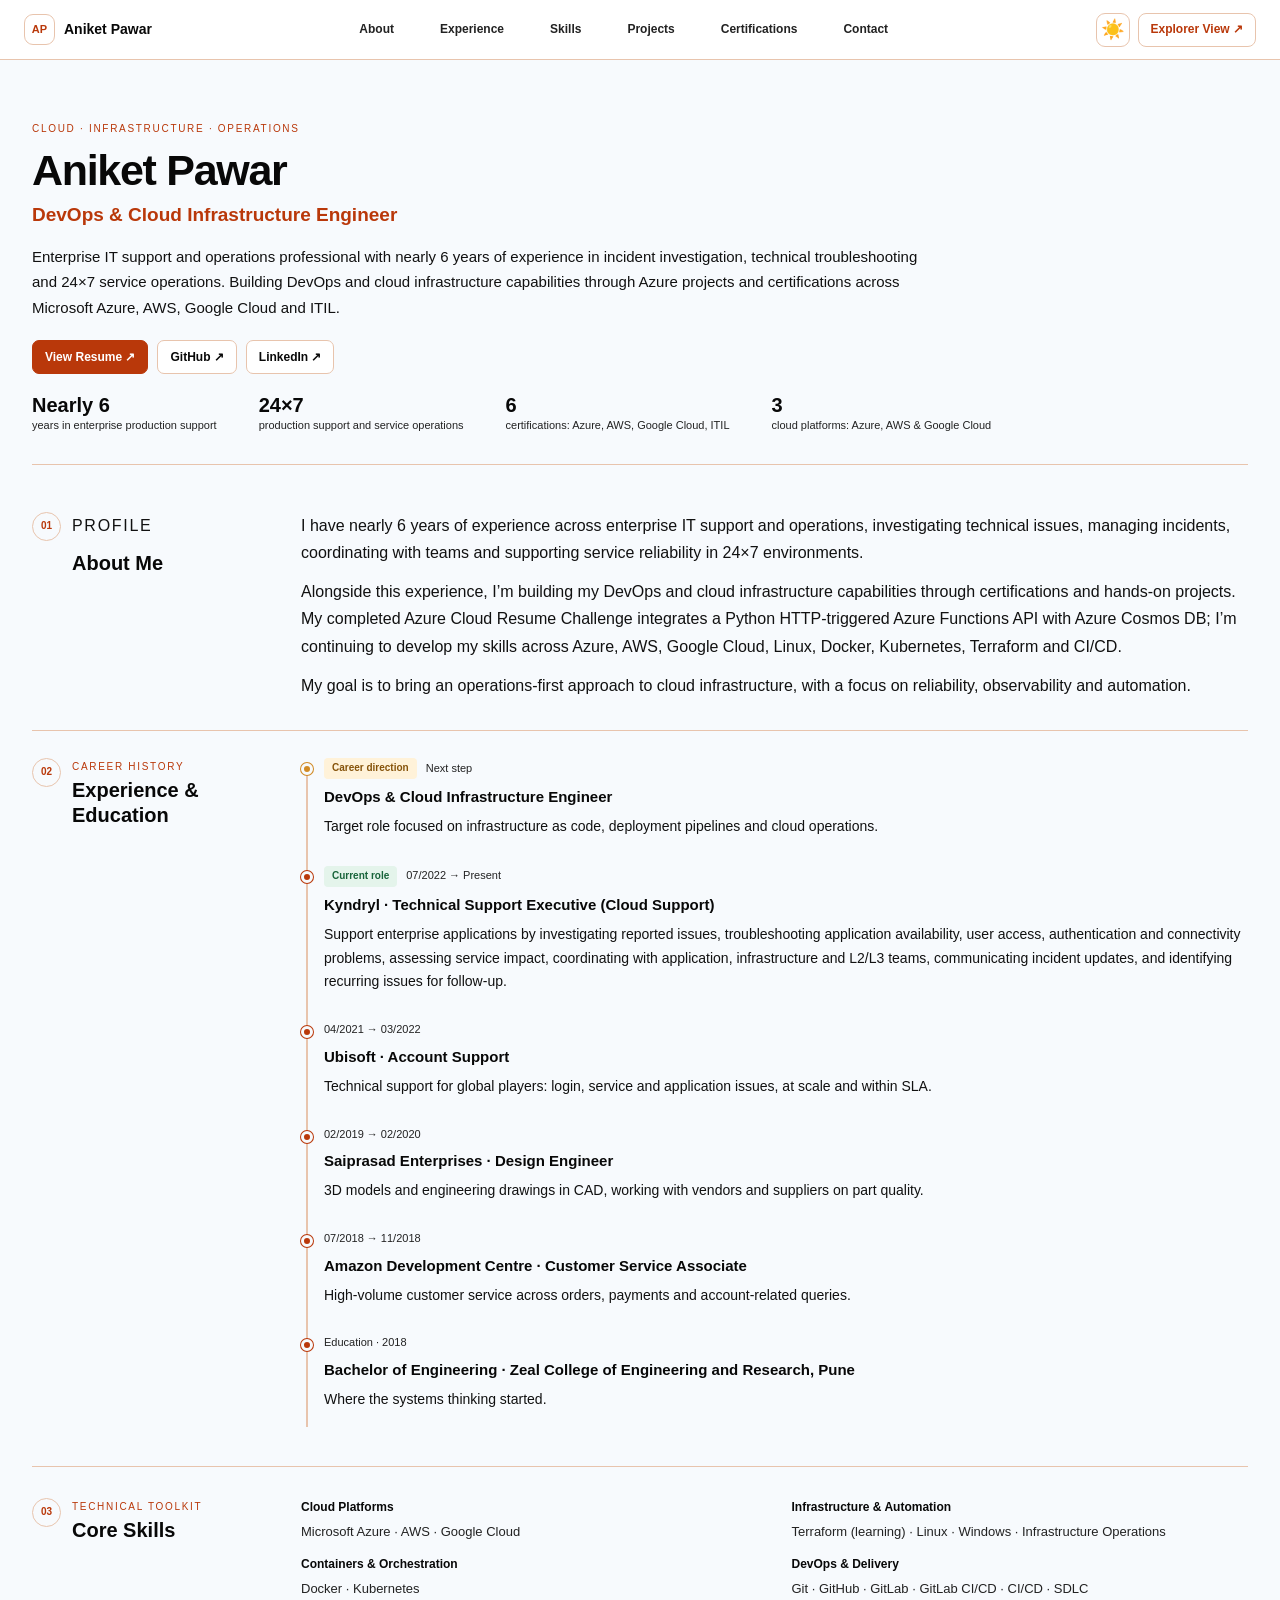
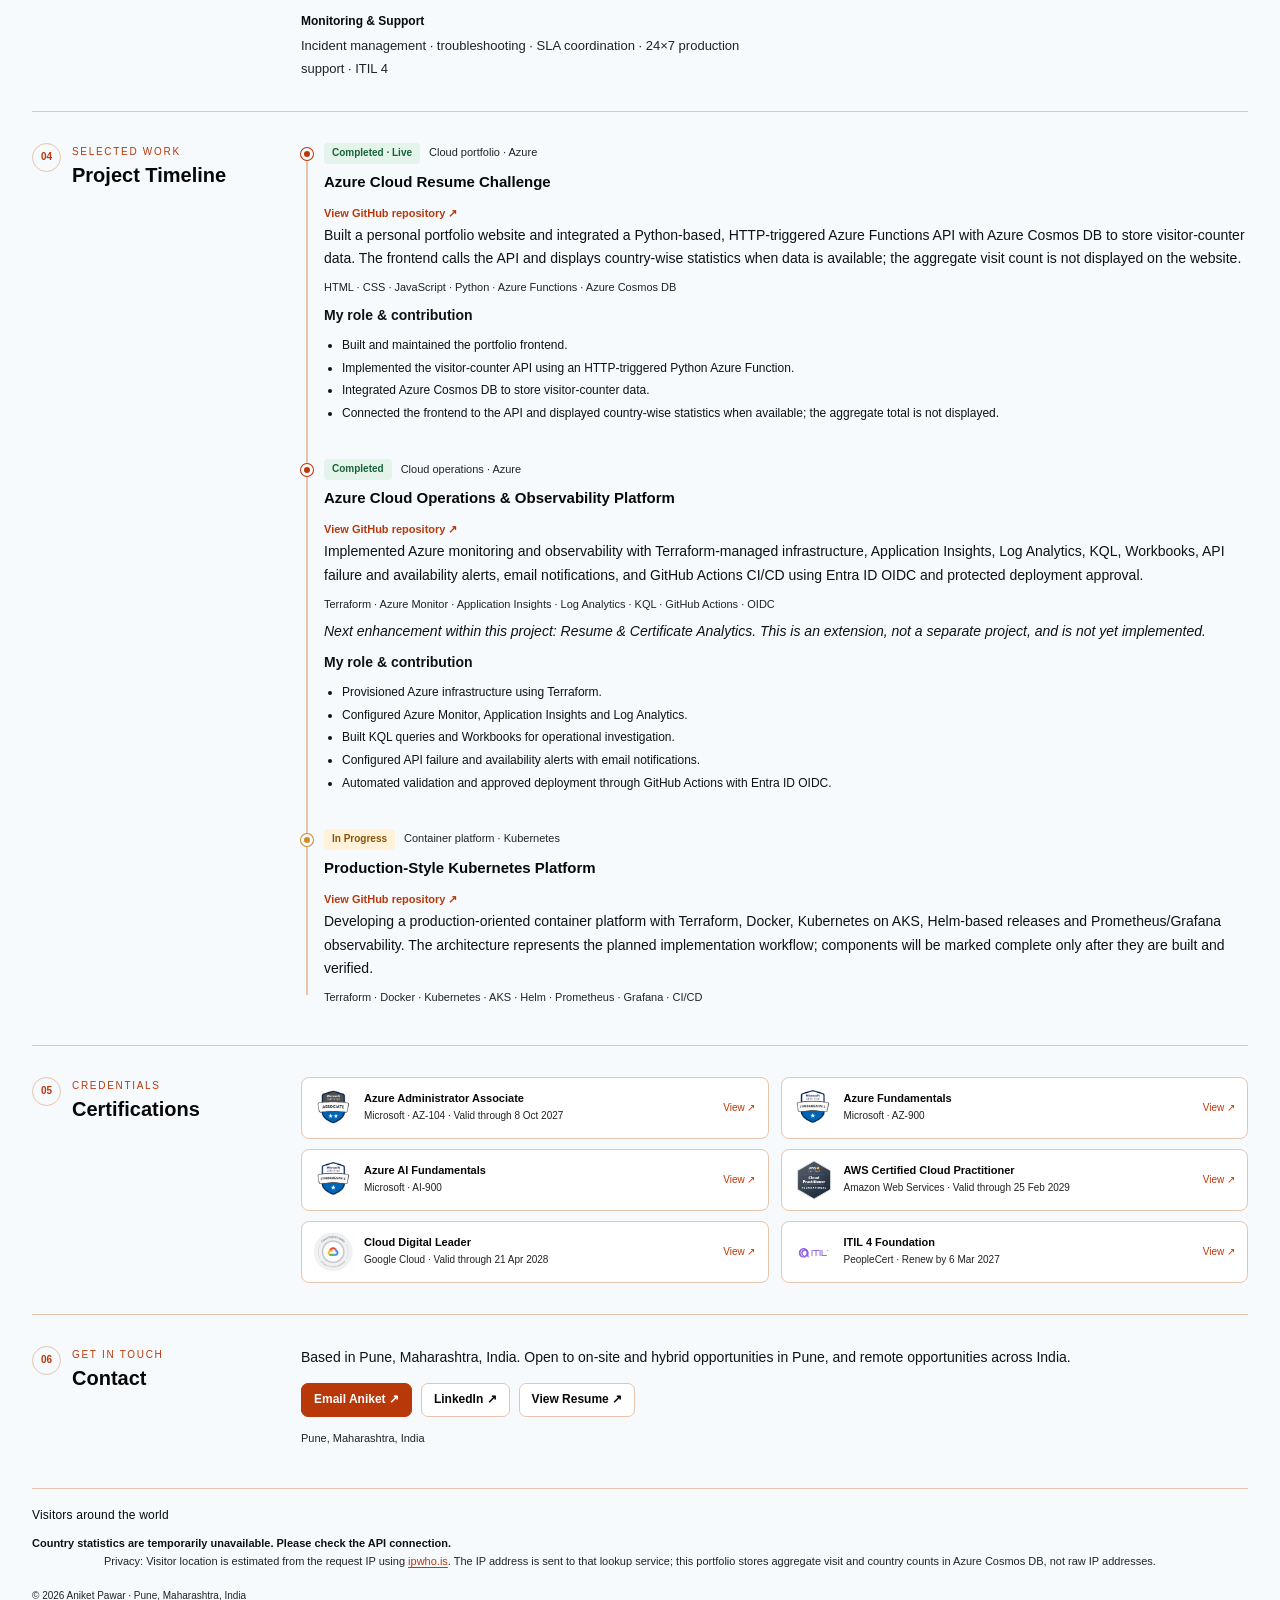
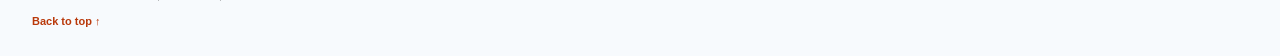
==== commit a750189b: "Complete Project 1 portfolio analytics and updates" ====
--- a/frontend/compact.html
+++ b/frontend/compact.html
@@ -203,32 +203,52 @@
               <span class="project-type">Cloud portfolio · Azure</span>
             </div>
             <h3>Azure Cloud Resume Challenge</h3>
+            <a class="timeline-project-link" href="https://github.com/712Aniket/azure-cloud-resume-challenge"
+              target="_blank" rel="noopener noreferrer">View GitHub repository ↗</a>
             <p>
               Built a personal portfolio website and integrated a Python-based, HTTP-triggered Azure Functions API with Azure Cosmos DB to store visitor-counter data. The frontend calls the API and displays country-wise statistics when data is available; the aggregate visit count is not displayed on the website.
             </p>
             <p class="timeline-tech">HTML · CSS · JavaScript · Python · Azure Functions · Azure Cosmos DB</p>
+            <p><strong>My role &amp; contribution</strong></p>
             <ul class="project-contributions">
               <li>Built and maintained the portfolio frontend.</li>
               <li>Implemented the visitor-counter API using an HTTP-triggered Python Azure Function.</li>
               <li>Integrated Azure Cosmos DB to store visitor-counter data.</li>
               <li>Connected the frontend to the API and displayed country-wise statistics when available; the aggregate total is not displayed.</li>
             </ul>
-            <a class="timeline-project-link" href="https://github.com/712Aniket/azure-cloud-resume-challenge"
-              target="_blank" rel="noopener noreferrer">View GitHub repository ↗</a>
-          </article>
-
-          <article class="project-timeline-item">
+
+          </article>
+
+          <article class="project-timeline-item">
+            <span class="project-timeline-dot completed" aria-hidden="true"></span>
+            <div class="project-timeline-topline"><span class="timeline-status completed-status">Completed</span><span class="project-type">Cloud operations · Azure</span></div>
+            <h3>Azure Cloud Operations &amp; Observability Platform</h3>
+            <a class="timeline-project-link" href="https://github.com/712Aniket/azure-cloud-operations-observability" target="_blank" rel="noopener noreferrer">View GitHub repository ↗</a>
+            <p>Implemented Azure monitoring and observability with Terraform-managed infrastructure, Application Insights, Log Analytics, KQL, Workbooks, API failure and availability alerts, email notifications, and GitHub Actions CI/CD using Entra ID OIDC and protected deployment approval.</p>
+            <p class="timeline-tech">Terraform · Azure Monitor · Application Insights · Log Analytics · KQL · GitHub Actions · OIDC</p>
+            <p class="project-note">Next enhancement within this project: Resume &amp; Certificate Analytics. This is an extension, not a separate project, and is not yet implemented.</p>
+
+
+            <div class="project-two-contribution">
+              <p><strong>My role &amp; contribution</strong></p>
+              <ul class="project-contributions">
+                <li>Provisioned Azure infrastructure using Terraform.</li>
+                <li>Configured Azure Monitor, Application Insights and Log Analytics.</li>
+                <li>Built KQL queries and Workbooks for operational investigation.</li>
+                <li>Configured API failure and availability alerts with email notifications.</li>
+                <li>Automated validation and approved deployment through GitHub Actions with Entra ID OIDC.</li>
+              </ul>
+            </div>
+</article>
+
+          <article class="project-timeline-item project-three-timeline">
             <span class="project-timeline-dot progress-dot" aria-hidden="true"></span>
-            <div class="project-timeline-topline">
-              <span class="timeline-status progress-status">In Progress</span>
-              <span class="project-type">Cloud operations · Azure</span>
-            </div>
-            <h3>Azure Cloud Operations &amp; Observability Platform</h3>
-            <p>
-              An Azure-focused cloud operations and observability project in progress. The current stage is architecture and implementation planning; the target scope covers infrastructure automation, centralised monitoring, log analytics, alerting and operational troubleshooting. No deployed project components are being presented as complete.
-            </p>
-            <p class="timeline-tech">Planned focus: Terraform · Azure Monitor · Log Analytics · alerting · Python · CI/CD pipeline</p>
-            <p class="project-note">Current stage: architecture and implementation planning. The listed components are planned, not completed.</p>
+            <div class="project-timeline-topline"><span class="timeline-status progress-status">In Progress</span><span class="project-type">Container platform · Kubernetes</span></div>
+            <h3>Production-Style Kubernetes Platform</h3>
+            <a class="timeline-project-link" href="https://github.com/712Aniket/production-style-kubernetes-platform" target="_blank" rel="noopener noreferrer">View GitHub repository ↗</a>
+            <p>Developing a production-oriented container platform with Terraform, Docker, Kubernetes on AKS, Helm-based releases and Prometheus/Grafana observability. The architecture represents the planned implementation workflow; components will be marked complete only after they are built and verified.</p>
+            <p class="timeline-tech">Terraform · Docker · Kubernetes · AKS · Helm · Prometheus · Grafana · CI/CD</p>
+
           </article>
         </div>
       </div>
@@ -303,17 +323,18 @@
     </section>
   </main>
 
-  <p class="timeline-privacy-note">Privacy: Visitor location is estimated from the request IP using <a href="https://ipwho.is/" target="_blank" rel="noopener noreferrer">ipwho.is</a>. The IP address is sent to that lookup service; this portfolio stores aggregate visit and country counts in Azure Cosmos DB, not raw IP addresses.</p>
   <footer class="timeline-footer">
-<div class="country-visitors" aria-label="Visitors by country" hidden>
+<div class="country-visitors" aria-label="Visitors by country">
       <p class="country-visitors-title">Visitors around the world</p>
       <div id="country-visitor-pills" class="country-visitor-pills">
-        <span class="country-visitors-pending">Country statistics will appear when the API provides them.</span>
-      </div>
+        <span class="country-visitors-pending">Loading country statistics...</span>
+      </div>
+      <p class="timeline-privacy-note">Privacy: Visitor location is estimated from the request IP using <a href="https://ipwho.is/" target="_blank" rel="noopener noreferrer">ipwho.is</a>. The IP address is sent to that lookup service; this portfolio stores aggregate visit and country counts in Azure Cosmos DB, not raw IP addresses.</p>
     </div>
     <p>© 2026 Aniket Pawar · Pune, Maharashtra, India</p>
     <a class="back-to-top" href="#top">Back to top ↑</a>
   </footer>
   <script src="resume-viewer.js" defer></script>
+  <script src="engagement-analytics.js" defer></script>
 </body>
 </html>
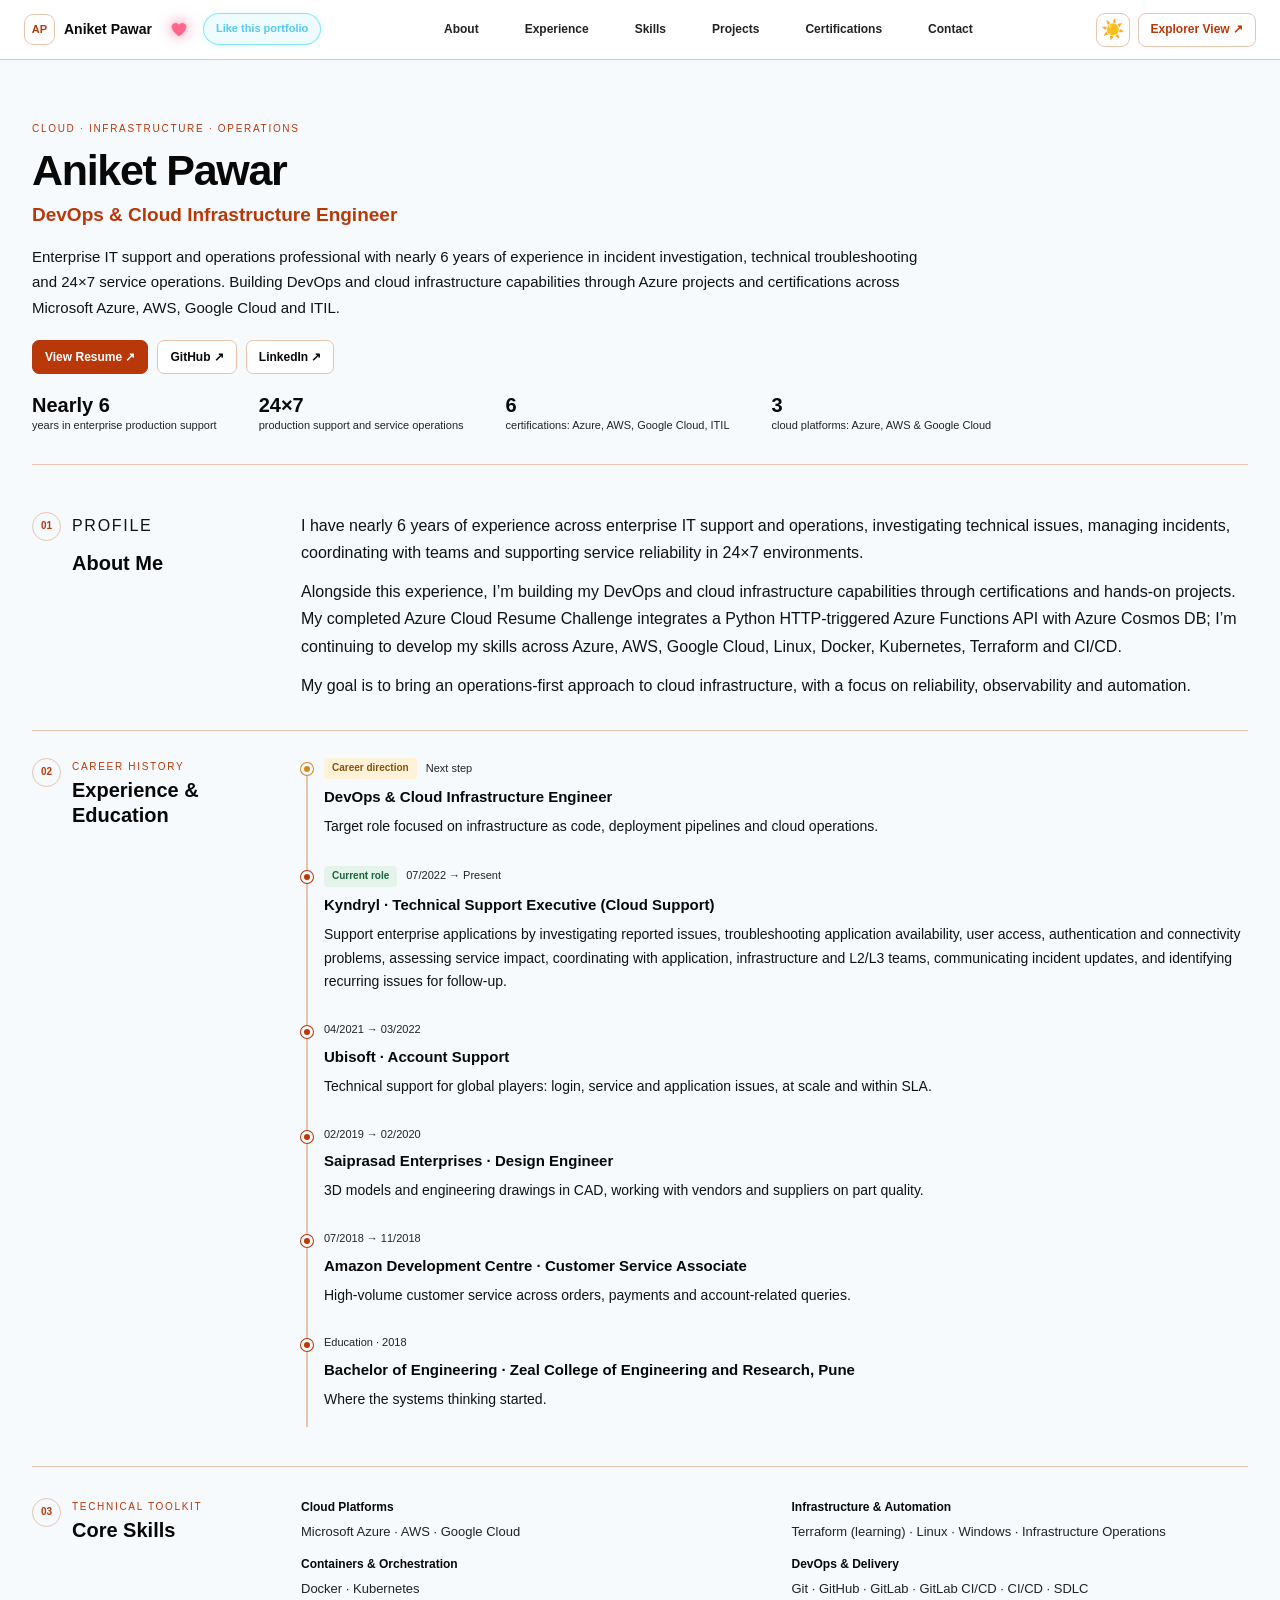
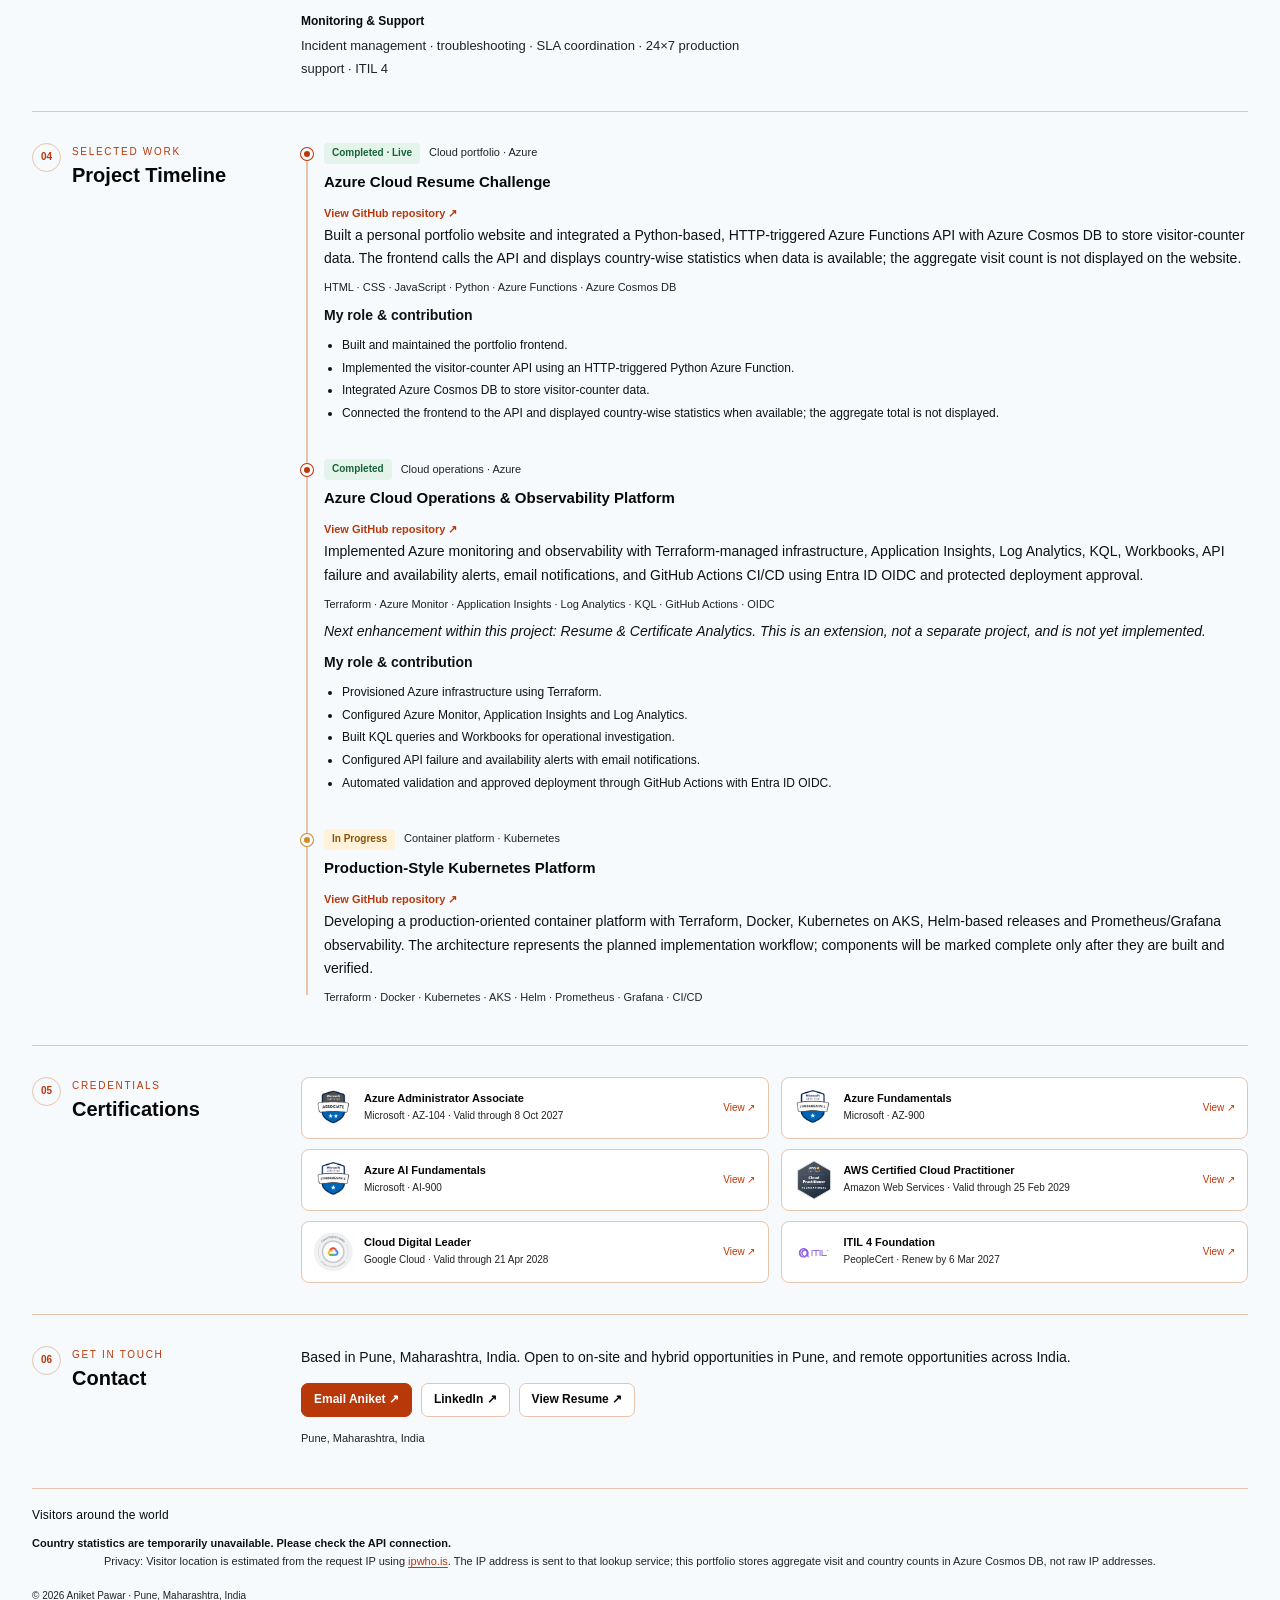
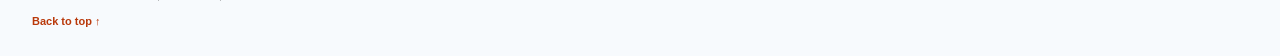
==== commit 0cd70e90: "feat: add portfolio appreciation and Pune globe interaction" ====
--- a/frontend/compact.html
+++ b/frontend/compact.html
@@ -45,10 +45,24 @@
 </div>
 
   <header class="timeline-header">
-    <a class="timeline-brand" href="#top" aria-label="Aniket Pawar home">
+    <div class="timeline-brand-group">
+<a class="timeline-brand" href="#top" aria-label="Aniket Pawar home">
       <span class="brand-mark" aria-hidden="true">AP</span>
       <span>Aniket Pawar</span>
     </a>
+<div class="portfolio-like-control portfolio-like-control--classic"
+                 data-portfolio-like>
+              <button class="portfolio-like-button" type="button" aria-label="Like this portfolio" title="Like this portfolio"
+                      data-like-button aria-pressed="false">
+                <span class="portfolio-like-orb" aria-hidden="true">
+                  <svg viewBox="0 0 32 32">
+                    <path d="M16 27s-11-6.8-11-14.1A6.2 6.2 0 0 1 16 9.1a6.2 6.2 0 0 1 11 3.8C27 20.2 16 27 16 27Z"/>
+                  </svg>
+                </span>
+                <span class="portfolio-like-pill">Like this portfolio</span>
+              </button>
+            </div>
+    </div>
     <nav class="timeline-nav" aria-label="Main navigation">
       <a href="#about">About</a>
       <a href="#experience">Experience</a>
@@ -70,6 +84,14 @@
     <section class="timeline-hero" aria-labelledby="portfolio-name">
       <p class="timeline-eyebrow">CLOUD · INFRASTRUCTURE · OPERATIONS</p>
       <h1 id="portfolio-name">Aniket Pawar</h1>
+
+      <div class="portfolio-like-toast portfolio-like-toast--classic"
+           data-like-toast role="status" aria-live="polite" hidden>
+        <span class="portfolio-like-toast-heart" aria-hidden="true">♥</span>
+        <span><strong>Thank You! ❤️</strong>
+          <small>Your appreciation means a lot.</small></span>
+        <button type="button" data-like-toast-close aria-label="Dismiss">×</button>
+      </div>
       <h2>DevOps &amp; Cloud Infrastructure Engineer</h2>
       <p class="timeline-intro">
         Enterprise IT support and operations professional with nearly 6 years of experience in incident investigation, technical troubleshooting and 24×7 service operations. Building DevOps and cloud infrastructure capabilities through Azure projects and certifications across Microsoft Azure, AWS, Google Cloud and ITIL.
@@ -336,5 +358,6 @@
   </footer>
   <script src="resume-viewer.js" defer></script>
   <script src="engagement-analytics.js" defer></script>
+  <script src="portfolio-like.js" defer></script>
 </body>
 </html>
--- a/frontend/css/style.css
+++ b/frontend/css/style.css
@@ -2083,3 +2083,389 @@
   .certificate-toolbar #certificate-close{min-width:36px;width:36px;height:36px;min-height:36px;font-size:17px}
   .certificate-image-container{margin:0 8px 8px;padding:6px}
 }
+
+/* ===== Portfolio appreciation: CLASSIC / CYAN ===== */
+body.compact-mode.timeline-mode .timeline-hero-title-row {
+  display: flex;
+  align-items: center;
+  justify-content: space-between;
+  gap: 18px;
+}
+
+body.compact-mode.timeline-mode .portfolio-like-control--classic {
+  --like-accent: #27d6f5;
+  --like-glow: rgba(39,214,245,.32);
+  flex: 0 0 auto;
+}
+
+body.compact-mode.timeline-mode .portfolio-like-button {
+  display: inline-flex;
+  align-items: center;
+  gap: 13px;
+  padding: 0;
+  border: 0;
+  background: transparent;
+  color: inherit;
+  cursor: pointer;
+  font: inherit;
+}
+
+body.compact-mode.timeline-mode .portfolio-like-orb {
+  position: relative;
+  isolation: isolate;
+  display: inline-flex;
+  flex: 0 0 58px;
+  width: 58px;
+  height: 58px;
+  align-items: center;
+  justify-content: center;
+  border: 1px solid var(--like-accent);
+  border-radius: 50%;
+  background: radial-gradient(circle, rgba(39,214,245,.18), rgba(28,25,23,.94) 72%);
+  box-shadow: 0 0 16px var(--like-glow), inset 0 0 14px var(--like-glow);
+}
+
+body.compact-mode.timeline-mode .portfolio-like-orb::before,
+body.compact-mode.timeline-mode .portfolio-like-orb::after {
+  content: "";
+  position: absolute;
+  inset: -6px;
+  border: 1px solid var(--like-accent);
+  border-radius: 50%;
+  pointer-events: none;
+}
+
+body.compact-mode.timeline-mode .portfolio-like-orb::before {
+  animation: classicCyanRipple 2.4s ease-out infinite;
+}
+
+body.compact-mode.timeline-mode .portfolio-like-orb::after {
+  inset: -10px;
+  border-style: dashed;
+  opacity: .8;
+  filter: drop-shadow(0 0 4px var(--like-accent));
+  animation: classicCyanOrbit 8s linear infinite;
+}
+
+body.compact-mode.timeline-mode .portfolio-like-orb svg {
+  width: 26px;
+  height: 26px;
+  overflow: visible;
+  fill: #ff668e;
+  stroke: #ffd5df;
+  stroke-width: .7;
+  filter: drop-shadow(0 0 7px rgba(255,80,130,.75));
+  transform-origin: center;
+  animation: appreciationHeartbeat 1.15s ease-in-out infinite;
+}
+
+body.compact-mode.timeline-mode .portfolio-like-pill {
+  display: inline-flex;
+  align-items: center;
+  min-height: 38px;
+  padding: 0 14px;
+  border: 1px solid var(--like-accent);
+  border-radius: 99px;
+  background: var(--surface);
+  color: var(--like-accent);
+  box-shadow: 0 0 12px var(--like-glow), inset 0 0 10px rgba(39,214,245,.06);
+  font-size: 11px;
+  font-weight: 800;
+  white-space: nowrap;
+  transition: background .2s, box-shadow .2s;
+}
+
+body.compact-mode.timeline-mode .portfolio-like-button:hover .portfolio-like-pill {
+  background: rgba(39,214,245,.1);
+  box-shadow: 0 0 22px var(--like-glow);
+}
+
+body.compact-mode.timeline-mode .portfolio-like-button:focus-visible {
+  outline: 2px solid var(--like-accent);
+  outline-offset: 7px;
+  border-radius: 99px;
+}
+
+body.compact-mode.timeline-mode .portfolio-like-toast--classic {
+  --toast-accent: #27d6f5;
+  --toast-glow: rgba(39,214,245,.27);
+}
+
+body.compact-mode.timeline-mode .portfolio-like-toast {
+  position: fixed;
+  z-index: 120;
+  right: 24px;
+  bottom: 24px;
+  display: flex;
+  align-items: center;
+  gap: 12px;
+  max-width: min(360px, calc(100vw - 32px));
+  padding: 14px 16px;
+  border: 1px solid var(--toast-accent);
+  border-radius: 14px;
+  background: var(--surface-strong);
+  color: var(--heading);
+  box-shadow: 0 0 24px var(--toast-glow), 0 16px 45px rgba(0,0,0,.25);
+  animation: appreciationToastIn .35s ease-out both;
+}
+
+body.compact-mode.timeline-mode .portfolio-like-toast[hidden] {
+  display: none !important;
+}
+
+body.compact-mode.timeline-mode .portfolio-like-toast-heart {
+  color: #ff668e;
+  font-size: 25px;
+  animation: appreciationHeartbeat 1.15s ease-in-out infinite;
+}
+
+body.compact-mode.timeline-mode .portfolio-like-toast strong,
+body.compact-mode.timeline-mode .portfolio-like-toast small {
+  display: block;
+}
+
+body.compact-mode.timeline-mode .portfolio-like-toast strong {
+  font-size: 14px;
+}
+
+body.compact-mode.timeline-mode .portfolio-like-toast small {
+  margin-top: 2px;
+  color: var(--muted);
+  font-size: 12px;
+}
+
+body.compact-mode.timeline-mode .portfolio-like-toast [data-like-toast-close] {
+  margin-left: auto;
+  border: 0;
+  background: transparent;
+  color: var(--muted);
+  font-size: 21px;
+  cursor: pointer;
+}
+
+@keyframes classicCyanRipple {
+  0% { opacity: .8; transform: scale(.92); }
+  80%, 100% { opacity: 0; transform: scale(1.48); }
+}
+
+@keyframes classicCyanOrbit {
+  to { transform: rotate(360deg); }
+}
+
+@keyframes appreciationHeartbeat {
+  0%, 100% { transform: scale(1); }
+  14% { transform: scale(1.2); }
+  28% { transform: scale(1); }
+  42% { transform: scale(1.14); }
+  56% { transform: scale(1); }
+}
+
+@keyframes appreciationToastIn {
+  from { opacity: 0; transform: translateY(12px); }
+  to { opacity: 1; transform: translateY(0); }
+}
+
+@media (max-width: 620px) {
+  body.compact-mode.timeline-mode .timeline-hero-title-row {
+    flex-wrap: wrap;
+    justify-content: flex-start;
+    row-gap: 14px;
+  }
+
+  body.compact-mode.timeline-mode .portfolio-like-orb {
+    flex-basis: 52px;
+    width: 52px;
+    height: 52px;
+  }
+
+  body.compact-mode.timeline-mode .portfolio-like-pill {
+    min-height: 36px;
+    padding: 0 11px;
+    font-size: 10px;
+  }
+
+  body.compact-mode.timeline-mode .portfolio-like-toast {
+    right: 16px;
+    bottom: 16px;
+  }
+}
+
+@media (prefers-reduced-motion: reduce) {
+  body.compact-mode.timeline-mode .portfolio-like-orb::before,
+  body.compact-mode.timeline-mode .portfolio-like-orb::after,
+  body.compact-mode.timeline-mode .portfolio-like-orb svg,
+  body.compact-mode.timeline-mode .portfolio-like-toast-heart {
+    animation: none !important;
+  }
+}
+
+
+/* Appreciation control placement: beside Classic hero name */
+body.compact-mode.timeline-mode .timeline-hero-title-row {
+  justify-content: flex-start;
+  column-gap: 18px;
+}
+
+
+/* Classic heart-only compact control */
+body.compact-mode.timeline-mode .portfolio-like-control--classic {
+  margin-left: 12px;
+  flex: 0 0 auto;
+}
+
+body.compact-mode.timeline-mode .portfolio-like-control--classic .portfolio-like-pill {
+  display: none !important;
+}
+
+body.compact-mode.timeline-mode .portfolio-like-control--classic .portfolio-like-button {
+  padding: 0;
+  gap: 0;
+  background: transparent;
+  border: 0;
+}
+
+body.compact-mode.timeline-mode .portfolio-like-control--classic .portfolio-like-orb {
+  width: 34px;
+  height: 34px;
+  flex-basis: 34px;
+  border: 0;
+  background: transparent;
+  box-shadow: none;
+}
+
+body.compact-mode.timeline-mode .portfolio-like-control--classic .portfolio-like-orb::before,
+body.compact-mode.timeline-mode .portfolio-like-control--classic .portfolio-like-orb::after {
+  display: none;
+}
+
+body.compact-mode.timeline-mode .portfolio-like-control--classic .portfolio-like-orb svg {
+  width: 23px;
+  height: 23px;
+}
+
+
+/* Classic header: brand and appreciation grouped together */
+body.compact-mode.timeline-mode .timeline-brand-group {
+  display: flex;
+  align-items: center;
+  gap: 12px;
+  flex: 0 0 auto;
+  min-width: 0;
+}
+
+body.compact-mode.timeline-mode .timeline-brand-group .portfolio-like-control--classic {
+  margin: 0;
+}
+
+body.compact-mode.timeline-mode .timeline-brand-group .portfolio-like-button {
+  display: inline-flex;
+  align-items: center;
+  gap: 8px;
+}
+
+body.compact-mode.timeline-mode .timeline-brand-group .portfolio-like-pill {
+  display: inline-flex !important;
+  min-height: 30px;
+  padding: 0 10px;
+  font-size: 10px;
+  white-space: nowrap;
+}
+
+body.compact-mode.timeline-mode .timeline-brand-group .portfolio-like-orb {
+  width: 30px;
+  height: 30px;
+  flex-basis: 30px;
+  border: 0;
+  background: transparent;
+  box-shadow: none;
+}
+
+body.compact-mode.timeline-mode .timeline-brand-group .portfolio-like-orb::before,
+body.compact-mode.timeline-mode .timeline-brand-group .portfolio-like-orb::after {
+  display: none;
+}
+
+body.compact-mode.timeline-mode .timeline-brand-group .portfolio-like-orb svg {
+  width: 22px;
+  height: 22px;
+}
+
+
+/* Hide the complete appreciation label during thank-you feedback */
+.portfolio-like-button.is-thanking .portfolio-like-pill {
+    display: none !important;
+}
+
+/* Classic View: completely hide the appreciation label during thank-you */
+.portfolio-like-control--classic
+.portfolio-like-button.is-thanking
+.portfolio-like-pill {
+    display: none !important;
+    width: 0 !important;
+    min-width: 0 !important;
+    height: 0 !important;
+    margin: 0 !important;
+    padding: 0 !important;
+    border: 0 !important;
+    box-shadow: none !important;
+}
+
+
+/* Classic appreciation button: match the Explorer View switch */
+.portfolio-like-control--classic .portfolio-like-button {
+    display: inline-flex !important;
+    align-items: center !important;
+    justify-content: center !important;
+    gap: 9px !important;
+    min-height: 44px !important;
+    padding: 0 15px !important;
+    border: 1px solid #29465d !important;
+    border-radius: 11px !important;
+    background: #10283b !important;
+    color: #55c9ef !important;
+    box-shadow: none !important;
+}
+
+.portfolio-like-control--classic .portfolio-like-pill {
+    border: 0 !important;
+    background: transparent !important;
+    color: #55c9ef !important;
+    padding: 0 !important;
+    box-shadow: none !important;
+}
+
+.portfolio-like-control--classic .portfolio-like-button.is-thanking {
+    border: 0 !important;
+    background: transparent !important;
+    box-shadow: none !important;
+    padding: 0 !important;
+}
+
+
+/* Classic: separate heart with a cyan pill around the label */
+.portfolio-like-control--classic .portfolio-like-button {
+    display: inline-flex !important;
+    align-items: center !important;
+    gap: 9px !important;
+    min-height: 34px !important;
+    padding: 0 !important;
+    border: 0 !important;
+    border-radius: 0 !important;
+    background: transparent !important;
+    box-shadow: none !important;
+}
+
+.portfolio-like-control--classic .portfolio-like-pill {
+    display: inline-flex !important;
+    align-items: center !important;
+    justify-content: center !important;
+    min-height: 32px !important;
+    padding: 0 12px !important;
+    border: 1px solid rgba(39, 214, 245, 0.55) !important;
+    border-radius: 999px !important;
+    background: rgba(39, 214, 245, 0.07) !important;
+    color: #55c9ef !important;
+    font-size: 11px !important;
+    white-space: nowrap !important;
+    box-shadow: 0 0 10px rgba(39, 214, 245, 0.08) !important;
+}
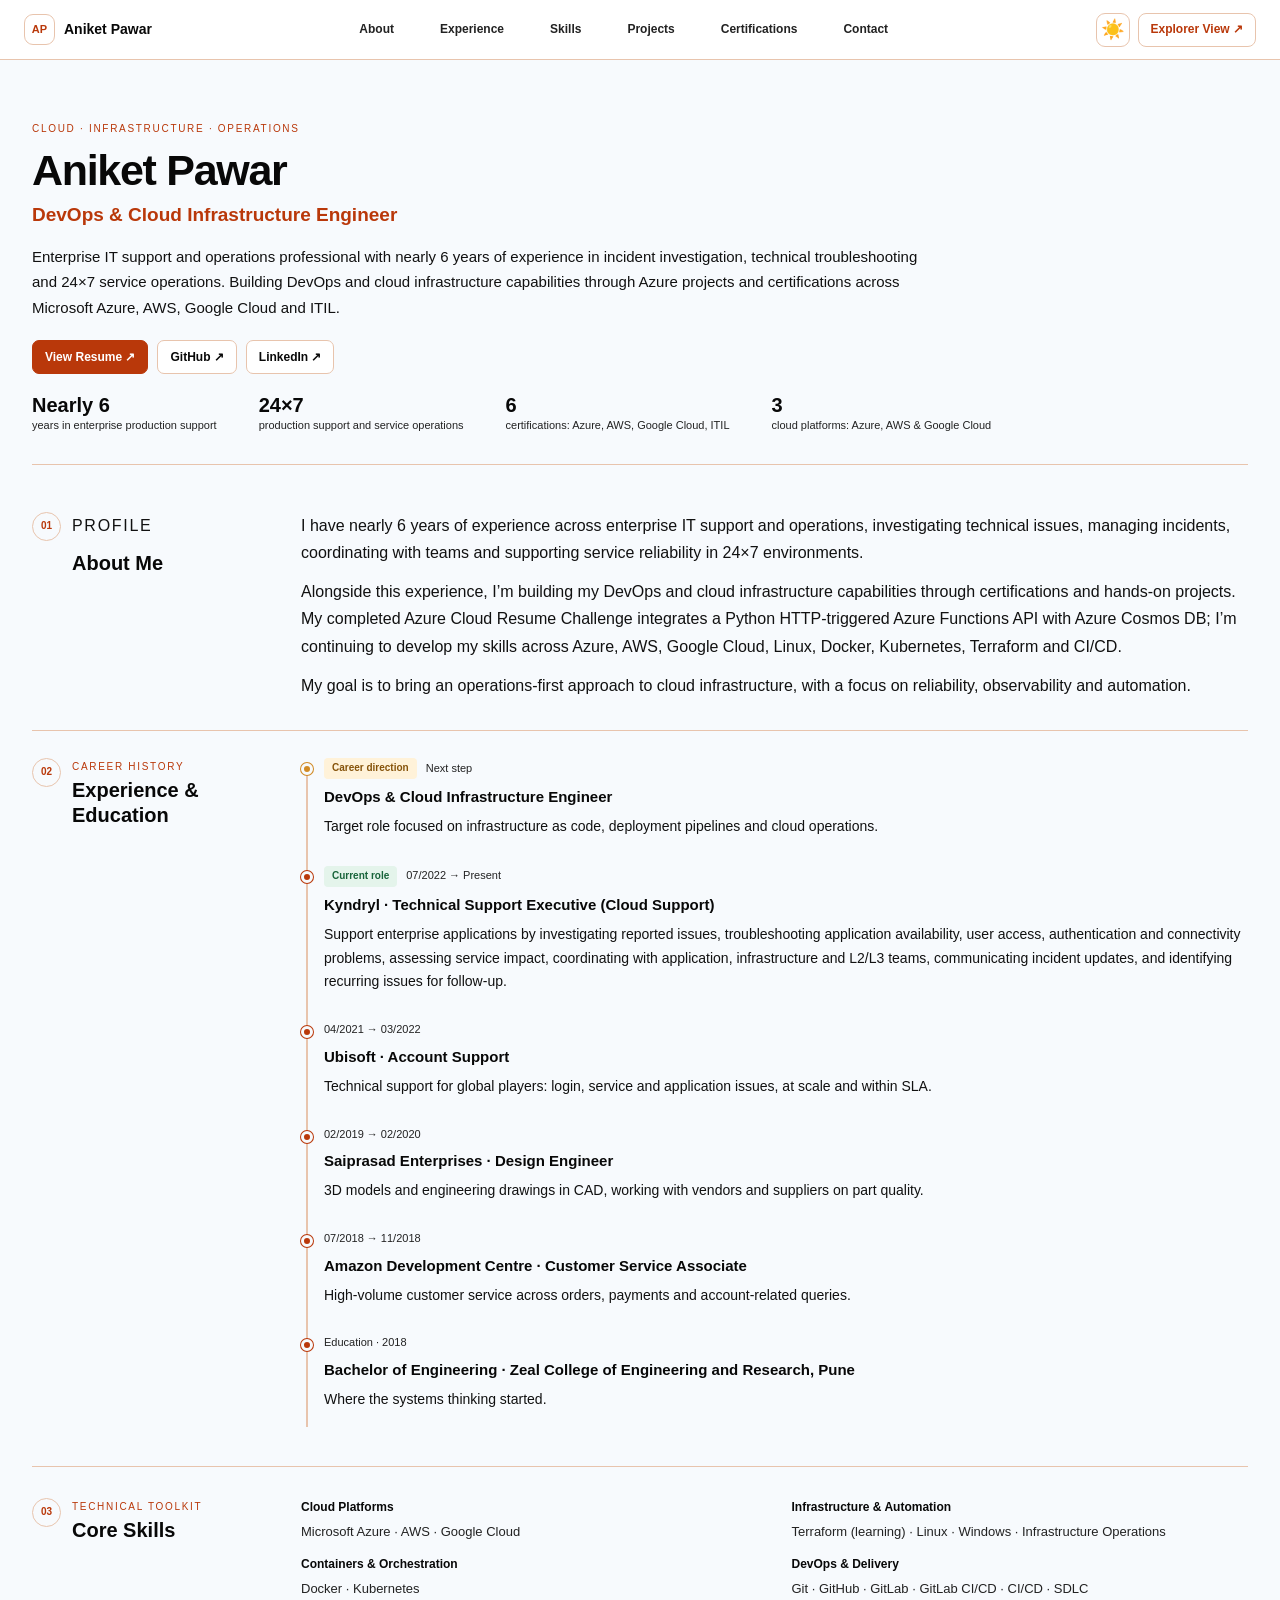
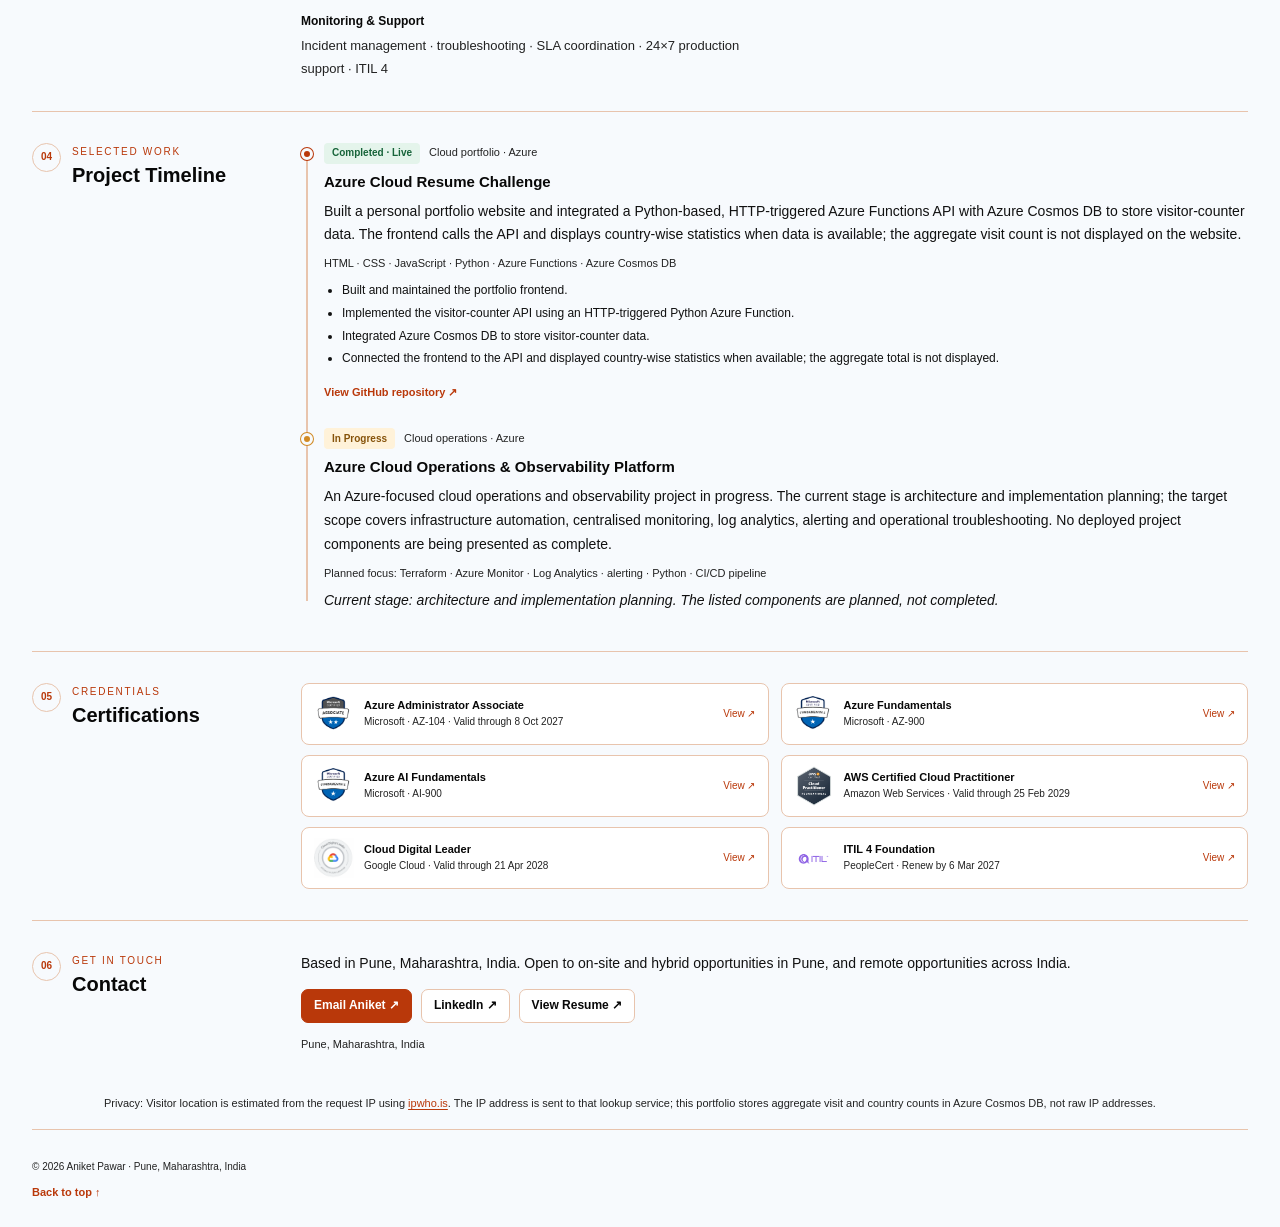
==== commit 8da3d59e: "Revert PR #26: restore main before portfolio promotion" ====
--- a/frontend/compact.html
+++ b/frontend/compact.html
@@ -45,24 +45,10 @@
 </div>
 
   <header class="timeline-header">
-    <div class="timeline-brand-group">
-<a class="timeline-brand" href="#top" aria-label="Aniket Pawar home">
+    <a class="timeline-brand" href="#top" aria-label="Aniket Pawar home">
       <span class="brand-mark" aria-hidden="true">AP</span>
       <span>Aniket Pawar</span>
     </a>
-<div class="portfolio-like-control portfolio-like-control--classic"
-                 data-portfolio-like>
-              <button class="portfolio-like-button" type="button" aria-label="Like this portfolio" title="Like this portfolio"
-                      data-like-button aria-pressed="false">
-                <span class="portfolio-like-orb" aria-hidden="true">
-                  <svg viewBox="0 0 32 32">
-                    <path d="M16 27s-11-6.8-11-14.1A6.2 6.2 0 0 1 16 9.1a6.2 6.2 0 0 1 11 3.8C27 20.2 16 27 16 27Z"/>
-                  </svg>
-                </span>
-                <span class="portfolio-like-pill">Like this portfolio</span>
-              </button>
-            </div>
-    </div>
     <nav class="timeline-nav" aria-label="Main navigation">
       <a href="#about">About</a>
       <a href="#experience">Experience</a>
@@ -84,14 +70,6 @@
     <section class="timeline-hero" aria-labelledby="portfolio-name">
       <p class="timeline-eyebrow">CLOUD · INFRASTRUCTURE · OPERATIONS</p>
       <h1 id="portfolio-name">Aniket Pawar</h1>
-
-      <div class="portfolio-like-toast portfolio-like-toast--classic"
-           data-like-toast role="status" aria-live="polite" hidden>
-        <span class="portfolio-like-toast-heart" aria-hidden="true">♥</span>
-        <span><strong>Thank You! ❤️</strong>
-          <small>Your appreciation means a lot.</small></span>
-        <button type="button" data-like-toast-close aria-label="Dismiss">×</button>
-      </div>
       <h2>DevOps &amp; Cloud Infrastructure Engineer</h2>
       <p class="timeline-intro">
         Enterprise IT support and operations professional with nearly 6 years of experience in incident investigation, technical troubleshooting and 24×7 service operations. Building DevOps and cloud infrastructure capabilities through Azure projects and certifications across Microsoft Azure, AWS, Google Cloud and ITIL.
@@ -225,52 +203,32 @@
               <span class="project-type">Cloud portfolio · Azure</span>
             </div>
             <h3>Azure Cloud Resume Challenge</h3>
-            <a class="timeline-project-link" href="https://github.com/712Aniket/azure-cloud-resume-challenge"
-              target="_blank" rel="noopener noreferrer">View GitHub repository ↗</a>
             <p>
               Built a personal portfolio website and integrated a Python-based, HTTP-triggered Azure Functions API with Azure Cosmos DB to store visitor-counter data. The frontend calls the API and displays country-wise statistics when data is available; the aggregate visit count is not displayed on the website.
             </p>
             <p class="timeline-tech">HTML · CSS · JavaScript · Python · Azure Functions · Azure Cosmos DB</p>
-            <p><strong>My role &amp; contribution</strong></p>
             <ul class="project-contributions">
               <li>Built and maintained the portfolio frontend.</li>
               <li>Implemented the visitor-counter API using an HTTP-triggered Python Azure Function.</li>
               <li>Integrated Azure Cosmos DB to store visitor-counter data.</li>
               <li>Connected the frontend to the API and displayed country-wise statistics when available; the aggregate total is not displayed.</li>
             </ul>
-
-          </article>
-
-          <article class="project-timeline-item">
-            <span class="project-timeline-dot completed" aria-hidden="true"></span>
-            <div class="project-timeline-topline"><span class="timeline-status completed-status">Completed</span><span class="project-type">Cloud operations · Azure</span></div>
+            <a class="timeline-project-link" href="https://github.com/712Aniket/azure-cloud-resume-challenge"
+              target="_blank" rel="noopener noreferrer">View GitHub repository ↗</a>
+          </article>
+
+          <article class="project-timeline-item">
+            <span class="project-timeline-dot progress-dot" aria-hidden="true"></span>
+            <div class="project-timeline-topline">
+              <span class="timeline-status progress-status">In Progress</span>
+              <span class="project-type">Cloud operations · Azure</span>
+            </div>
             <h3>Azure Cloud Operations &amp; Observability Platform</h3>
-            <a class="timeline-project-link" href="https://github.com/712Aniket/azure-cloud-operations-observability" target="_blank" rel="noopener noreferrer">View GitHub repository ↗</a>
-            <p>Implemented Azure monitoring and observability with Terraform-managed infrastructure, Application Insights, Log Analytics, KQL, Workbooks, API failure and availability alerts, email notifications, and GitHub Actions CI/CD using Entra ID OIDC and protected deployment approval.</p>
-            <p class="timeline-tech">Terraform · Azure Monitor · Application Insights · Log Analytics · KQL · GitHub Actions · OIDC</p>
-            <p class="project-note">Next enhancement within this project: Resume &amp; Certificate Analytics. This is an extension, not a separate project, and is not yet implemented.</p>
-
-
-            <div class="project-two-contribution">
-              <p><strong>My role &amp; contribution</strong></p>
-              <ul class="project-contributions">
-                <li>Provisioned Azure infrastructure using Terraform.</li>
-                <li>Configured Azure Monitor, Application Insights and Log Analytics.</li>
-                <li>Built KQL queries and Workbooks for operational investigation.</li>
-                <li>Configured API failure and availability alerts with email notifications.</li>
-                <li>Automated validation and approved deployment through GitHub Actions with Entra ID OIDC.</li>
-              </ul>
-            </div>
-</article>
-
-          <article class="project-timeline-item project-three-timeline">
-            <span class="project-timeline-dot progress-dot" aria-hidden="true"></span>
-            <div class="project-timeline-topline"><span class="timeline-status progress-status">In Progress</span><span class="project-type">Container platform · Kubernetes</span></div>
-            <h3>Production-Style Kubernetes Platform</h3>
-            <a class="timeline-project-link" href="https://github.com/712Aniket/production-style-kubernetes-platform" target="_blank" rel="noopener noreferrer">View GitHub repository ↗</a>
-            <p>Developing a production-oriented container platform with Terraform, Docker, Kubernetes on AKS, Helm-based releases and Prometheus/Grafana observability. The architecture represents the planned implementation workflow; components will be marked complete only after they are built and verified.</p>
-            <p class="timeline-tech">Terraform · Docker · Kubernetes · AKS · Helm · Prometheus · Grafana · CI/CD</p>
-
+            <p>
+              An Azure-focused cloud operations and observability project in progress. The current stage is architecture and implementation planning; the target scope covers infrastructure automation, centralised monitoring, log analytics, alerting and operational troubleshooting. No deployed project components are being presented as complete.
+            </p>
+            <p class="timeline-tech">Planned focus: Terraform · Azure Monitor · Log Analytics · alerting · Python · CI/CD pipeline</p>
+            <p class="project-note">Current stage: architecture and implementation planning. The listed components are planned, not completed.</p>
           </article>
         </div>
       </div>
@@ -345,19 +303,17 @@
     </section>
   </main>
 
+  <p class="timeline-privacy-note">Privacy: Visitor location is estimated from the request IP using <a href="https://ipwho.is/" target="_blank" rel="noopener noreferrer">ipwho.is</a>. The IP address is sent to that lookup service; this portfolio stores aggregate visit and country counts in Azure Cosmos DB, not raw IP addresses.</p>
   <footer class="timeline-footer">
-<div class="country-visitors" aria-label="Visitors by country">
+<div class="country-visitors" aria-label="Visitors by country" hidden>
       <p class="country-visitors-title">Visitors around the world</p>
       <div id="country-visitor-pills" class="country-visitor-pills">
-        <span class="country-visitors-pending">Loading country statistics...</span>
-      </div>
-      <p class="timeline-privacy-note">Privacy: Visitor location is estimated from the request IP using <a href="https://ipwho.is/" target="_blank" rel="noopener noreferrer">ipwho.is</a>. The IP address is sent to that lookup service; this portfolio stores aggregate visit and country counts in Azure Cosmos DB, not raw IP addresses.</p>
+        <span class="country-visitors-pending">Country statistics will appear when the API provides them.</span>
+      </div>
     </div>
     <p>© 2026 Aniket Pawar · Pune, Maharashtra, India</p>
     <a class="back-to-top" href="#top">Back to top ↑</a>
   </footer>
   <script src="resume-viewer.js" defer></script>
-  <script src="engagement-analytics.js" defer></script>
-  <script src="portfolio-like.js" defer></script>
 </body>
 </html>
--- a/frontend/css/style.css
+++ b/frontend/css/style.css
@@ -2083,389 +2083,3 @@
   .certificate-toolbar #certificate-close{min-width:36px;width:36px;height:36px;min-height:36px;font-size:17px}
   .certificate-image-container{margin:0 8px 8px;padding:6px}
 }
-
-/* ===== Portfolio appreciation: CLASSIC / CYAN ===== */
-body.compact-mode.timeline-mode .timeline-hero-title-row {
-  display: flex;
-  align-items: center;
-  justify-content: space-between;
-  gap: 18px;
-}
-
-body.compact-mode.timeline-mode .portfolio-like-control--classic {
-  --like-accent: #27d6f5;
-  --like-glow: rgba(39,214,245,.32);
-  flex: 0 0 auto;
-}
-
-body.compact-mode.timeline-mode .portfolio-like-button {
-  display: inline-flex;
-  align-items: center;
-  gap: 13px;
-  padding: 0;
-  border: 0;
-  background: transparent;
-  color: inherit;
-  cursor: pointer;
-  font: inherit;
-}
-
-body.compact-mode.timeline-mode .portfolio-like-orb {
-  position: relative;
-  isolation: isolate;
-  display: inline-flex;
-  flex: 0 0 58px;
-  width: 58px;
-  height: 58px;
-  align-items: center;
-  justify-content: center;
-  border: 1px solid var(--like-accent);
-  border-radius: 50%;
-  background: radial-gradient(circle, rgba(39,214,245,.18), rgba(28,25,23,.94) 72%);
-  box-shadow: 0 0 16px var(--like-glow), inset 0 0 14px var(--like-glow);
-}
-
-body.compact-mode.timeline-mode .portfolio-like-orb::before,
-body.compact-mode.timeline-mode .portfolio-like-orb::after {
-  content: "";
-  position: absolute;
-  inset: -6px;
-  border: 1px solid var(--like-accent);
-  border-radius: 50%;
-  pointer-events: none;
-}
-
-body.compact-mode.timeline-mode .portfolio-like-orb::before {
-  animation: classicCyanRipple 2.4s ease-out infinite;
-}
-
-body.compact-mode.timeline-mode .portfolio-like-orb::after {
-  inset: -10px;
-  border-style: dashed;
-  opacity: .8;
-  filter: drop-shadow(0 0 4px var(--like-accent));
-  animation: classicCyanOrbit 8s linear infinite;
-}
-
-body.compact-mode.timeline-mode .portfolio-like-orb svg {
-  width: 26px;
-  height: 26px;
-  overflow: visible;
-  fill: #ff668e;
-  stroke: #ffd5df;
-  stroke-width: .7;
-  filter: drop-shadow(0 0 7px rgba(255,80,130,.75));
-  transform-origin: center;
-  animation: appreciationHeartbeat 1.15s ease-in-out infinite;
-}
-
-body.compact-mode.timeline-mode .portfolio-like-pill {
-  display: inline-flex;
-  align-items: center;
-  min-height: 38px;
-  padding: 0 14px;
-  border: 1px solid var(--like-accent);
-  border-radius: 99px;
-  background: var(--surface);
-  color: var(--like-accent);
-  box-shadow: 0 0 12px var(--like-glow), inset 0 0 10px rgba(39,214,245,.06);
-  font-size: 11px;
-  font-weight: 800;
-  white-space: nowrap;
-  transition: background .2s, box-shadow .2s;
-}
-
-body.compact-mode.timeline-mode .portfolio-like-button:hover .portfolio-like-pill {
-  background: rgba(39,214,245,.1);
-  box-shadow: 0 0 22px var(--like-glow);
-}
-
-body.compact-mode.timeline-mode .portfolio-like-button:focus-visible {
-  outline: 2px solid var(--like-accent);
-  outline-offset: 7px;
-  border-radius: 99px;
-}
-
-body.compact-mode.timeline-mode .portfolio-like-toast--classic {
-  --toast-accent: #27d6f5;
-  --toast-glow: rgba(39,214,245,.27);
-}
-
-body.compact-mode.timeline-mode .portfolio-like-toast {
-  position: fixed;
-  z-index: 120;
-  right: 24px;
-  bottom: 24px;
-  display: flex;
-  align-items: center;
-  gap: 12px;
-  max-width: min(360px, calc(100vw - 32px));
-  padding: 14px 16px;
-  border: 1px solid var(--toast-accent);
-  border-radius: 14px;
-  background: var(--surface-strong);
-  color: var(--heading);
-  box-shadow: 0 0 24px var(--toast-glow), 0 16px 45px rgba(0,0,0,.25);
-  animation: appreciationToastIn .35s ease-out both;
-}
-
-body.compact-mode.timeline-mode .portfolio-like-toast[hidden] {
-  display: none !important;
-}
-
-body.compact-mode.timeline-mode .portfolio-like-toast-heart {
-  color: #ff668e;
-  font-size: 25px;
-  animation: appreciationHeartbeat 1.15s ease-in-out infinite;
-}
-
-body.compact-mode.timeline-mode .portfolio-like-toast strong,
-body.compact-mode.timeline-mode .portfolio-like-toast small {
-  display: block;
-}
-
-body.compact-mode.timeline-mode .portfolio-like-toast strong {
-  font-size: 14px;
-}
-
-body.compact-mode.timeline-mode .portfolio-like-toast small {
-  margin-top: 2px;
-  color: var(--muted);
-  font-size: 12px;
-}
-
-body.compact-mode.timeline-mode .portfolio-like-toast [data-like-toast-close] {
-  margin-left: auto;
-  border: 0;
-  background: transparent;
-  color: var(--muted);
-  font-size: 21px;
-  cursor: pointer;
-}
-
-@keyframes classicCyanRipple {
-  0% { opacity: .8; transform: scale(.92); }
-  80%, 100% { opacity: 0; transform: scale(1.48); }
-}
-
-@keyframes classicCyanOrbit {
-  to { transform: rotate(360deg); }
-}
-
-@keyframes appreciationHeartbeat {
-  0%, 100% { transform: scale(1); }
-  14% { transform: scale(1.2); }
-  28% { transform: scale(1); }
-  42% { transform: scale(1.14); }
-  56% { transform: scale(1); }
-}
-
-@keyframes appreciationToastIn {
-  from { opacity: 0; transform: translateY(12px); }
-  to { opacity: 1; transform: translateY(0); }
-}
-
-@media (max-width: 620px) {
-  body.compact-mode.timeline-mode .timeline-hero-title-row {
-    flex-wrap: wrap;
-    justify-content: flex-start;
-    row-gap: 14px;
-  }
-
-  body.compact-mode.timeline-mode .portfolio-like-orb {
-    flex-basis: 52px;
-    width: 52px;
-    height: 52px;
-  }
-
-  body.compact-mode.timeline-mode .portfolio-like-pill {
-    min-height: 36px;
-    padding: 0 11px;
-    font-size: 10px;
-  }
-
-  body.compact-mode.timeline-mode .portfolio-like-toast {
-    right: 16px;
-    bottom: 16px;
-  }
-}
-
-@media (prefers-reduced-motion: reduce) {
-  body.compact-mode.timeline-mode .portfolio-like-orb::before,
-  body.compact-mode.timeline-mode .portfolio-like-orb::after,
-  body.compact-mode.timeline-mode .portfolio-like-orb svg,
-  body.compact-mode.timeline-mode .portfolio-like-toast-heart {
-    animation: none !important;
-  }
-}
-
-
-/* Appreciation control placement: beside Classic hero name */
-body.compact-mode.timeline-mode .timeline-hero-title-row {
-  justify-content: flex-start;
-  column-gap: 18px;
-}
-
-
-/* Classic heart-only compact control */
-body.compact-mode.timeline-mode .portfolio-like-control--classic {
-  margin-left: 12px;
-  flex: 0 0 auto;
-}
-
-body.compact-mode.timeline-mode .portfolio-like-control--classic .portfolio-like-pill {
-  display: none !important;
-}
-
-body.compact-mode.timeline-mode .portfolio-like-control--classic .portfolio-like-button {
-  padding: 0;
-  gap: 0;
-  background: transparent;
-  border: 0;
-}
-
-body.compact-mode.timeline-mode .portfolio-like-control--classic .portfolio-like-orb {
-  width: 34px;
-  height: 34px;
-  flex-basis: 34px;
-  border: 0;
-  background: transparent;
-  box-shadow: none;
-}
-
-body.compact-mode.timeline-mode .portfolio-like-control--classic .portfolio-like-orb::before,
-body.compact-mode.timeline-mode .portfolio-like-control--classic .portfolio-like-orb::after {
-  display: none;
-}
-
-body.compact-mode.timeline-mode .portfolio-like-control--classic .portfolio-like-orb svg {
-  width: 23px;
-  height: 23px;
-}
-
-
-/* Classic header: brand and appreciation grouped together */
-body.compact-mode.timeline-mode .timeline-brand-group {
-  display: flex;
-  align-items: center;
-  gap: 12px;
-  flex: 0 0 auto;
-  min-width: 0;
-}
-
-body.compact-mode.timeline-mode .timeline-brand-group .portfolio-like-control--classic {
-  margin: 0;
-}
-
-body.compact-mode.timeline-mode .timeline-brand-group .portfolio-like-button {
-  display: inline-flex;
-  align-items: center;
-  gap: 8px;
-}
-
-body.compact-mode.timeline-mode .timeline-brand-group .portfolio-like-pill {
-  display: inline-flex !important;
-  min-height: 30px;
-  padding: 0 10px;
-  font-size: 10px;
-  white-space: nowrap;
-}
-
-body.compact-mode.timeline-mode .timeline-brand-group .portfolio-like-orb {
-  width: 30px;
-  height: 30px;
-  flex-basis: 30px;
-  border: 0;
-  background: transparent;
-  box-shadow: none;
-}
-
-body.compact-mode.timeline-mode .timeline-brand-group .portfolio-like-orb::before,
-body.compact-mode.timeline-mode .timeline-brand-group .portfolio-like-orb::after {
-  display: none;
-}
-
-body.compact-mode.timeline-mode .timeline-brand-group .portfolio-like-orb svg {
-  width: 22px;
-  height: 22px;
-}
-
-
-/* Hide the complete appreciation label during thank-you feedback */
-.portfolio-like-button.is-thanking .portfolio-like-pill {
-    display: none !important;
-}
-
-/* Classic View: completely hide the appreciation label during thank-you */
-.portfolio-like-control--classic
-.portfolio-like-button.is-thanking
-.portfolio-like-pill {
-    display: none !important;
-    width: 0 !important;
-    min-width: 0 !important;
-    height: 0 !important;
-    margin: 0 !important;
-    padding: 0 !important;
-    border: 0 !important;
-    box-shadow: none !important;
-}
-
-
-/* Classic appreciation button: match the Explorer View switch */
-.portfolio-like-control--classic .portfolio-like-button {
-    display: inline-flex !important;
-    align-items: center !important;
-    justify-content: center !important;
-    gap: 9px !important;
-    min-height: 44px !important;
-    padding: 0 15px !important;
-    border: 1px solid #29465d !important;
-    border-radius: 11px !important;
-    background: #10283b !important;
-    color: #55c9ef !important;
-    box-shadow: none !important;
-}
-
-.portfolio-like-control--classic .portfolio-like-pill {
-    border: 0 !important;
-    background: transparent !important;
-    color: #55c9ef !important;
-    padding: 0 !important;
-    box-shadow: none !important;
-}
-
-.portfolio-like-control--classic .portfolio-like-button.is-thanking {
-    border: 0 !important;
-    background: transparent !important;
-    box-shadow: none !important;
-    padding: 0 !important;
-}
-
-
-/* Classic: separate heart with a cyan pill around the label */
-.portfolio-like-control--classic .portfolio-like-button {
-    display: inline-flex !important;
-    align-items: center !important;
-    gap: 9px !important;
-    min-height: 34px !important;
-    padding: 0 !important;
-    border: 0 !important;
-    border-radius: 0 !important;
-    background: transparent !important;
-    box-shadow: none !important;
-}
-
-.portfolio-like-control--classic .portfolio-like-pill {
-    display: inline-flex !important;
-    align-items: center !important;
-    justify-content: center !important;
-    min-height: 32px !important;
-    padding: 0 12px !important;
-    border: 1px solid rgba(39, 214, 245, 0.55) !important;
-    border-radius: 999px !important;
-    background: rgba(39, 214, 245, 0.07) !important;
-    color: #55c9ef !important;
-    font-size: 11px !important;
-    white-space: nowrap !important;
-    box-shadow: 0 0 10px rgba(39, 214, 245, 0.08) !important;
-}
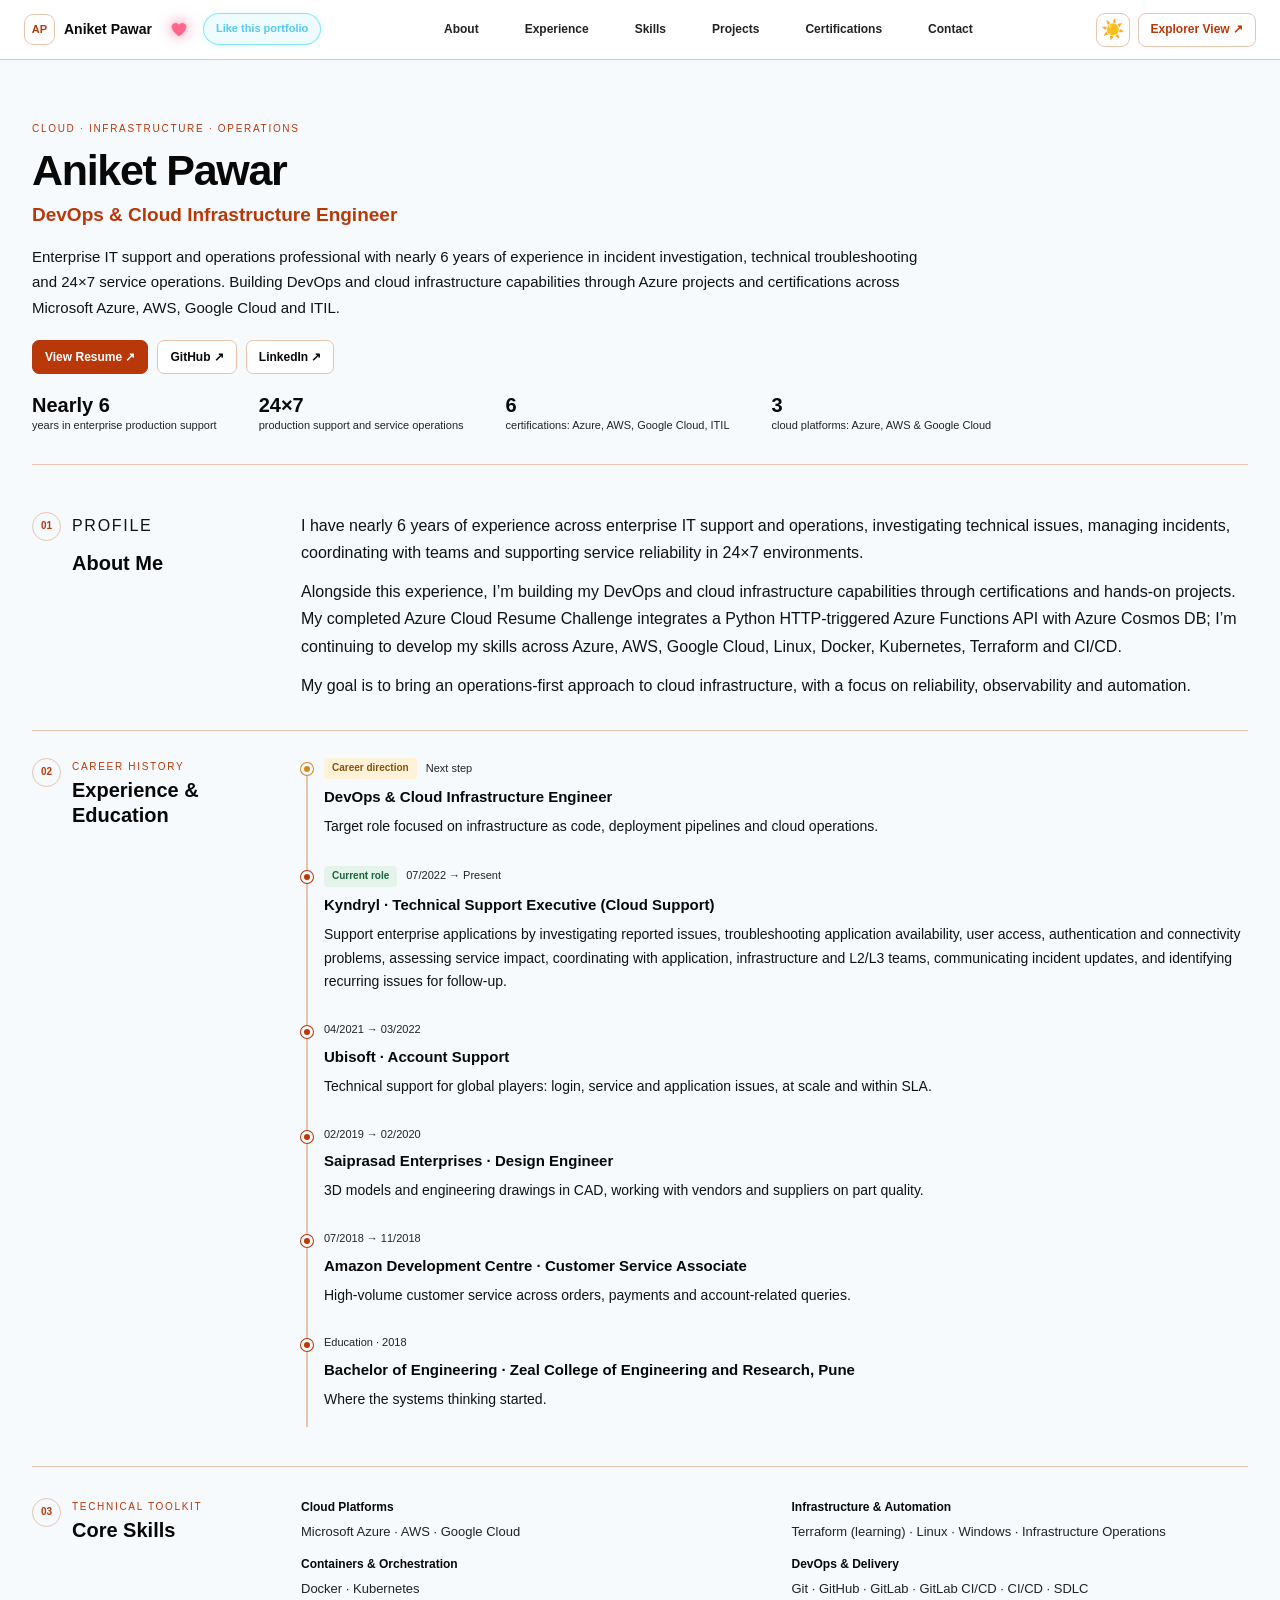
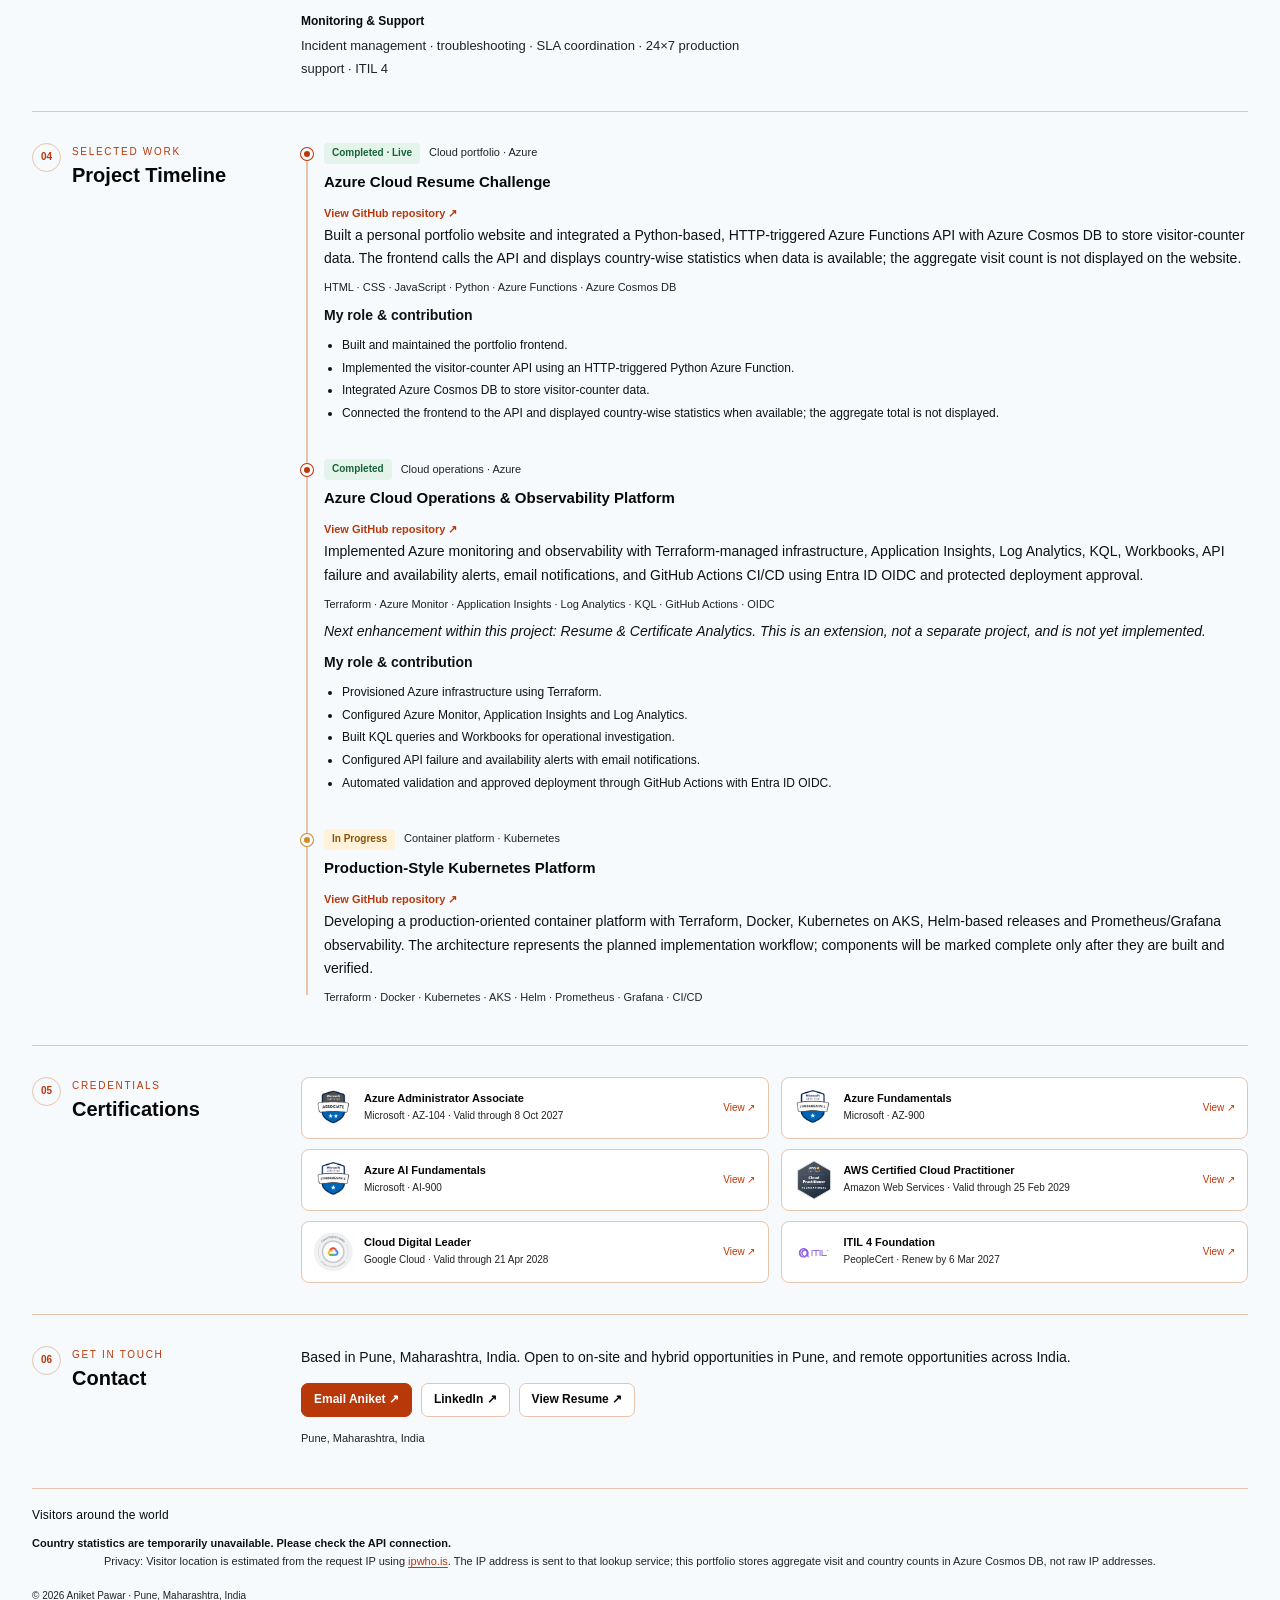
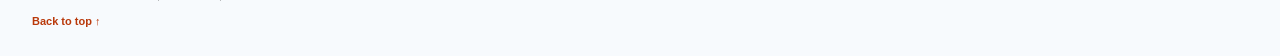
==== commit 59bef53d: "chore: promote approved portfolio implementation" ====
--- a/frontend/compact.html
+++ b/frontend/compact.html
@@ -45,10 +45,24 @@
 </div>
 
   <header class="timeline-header">
-    <a class="timeline-brand" href="#top" aria-label="Aniket Pawar home">
+    <div class="timeline-brand-group">
+<a class="timeline-brand" href="#top" aria-label="Aniket Pawar home">
       <span class="brand-mark" aria-hidden="true">AP</span>
       <span>Aniket Pawar</span>
     </a>
+<div class="portfolio-like-control portfolio-like-control--classic"
+                 data-portfolio-like>
+              <button class="portfolio-like-button" type="button" aria-label="Like this portfolio" title="Like this portfolio"
+                      data-like-button aria-pressed="false">
+                <span class="portfolio-like-orb" aria-hidden="true">
+                  <svg viewBox="0 0 32 32">
+                    <path d="M16 27s-11-6.8-11-14.1A6.2 6.2 0 0 1 16 9.1a6.2 6.2 0 0 1 11 3.8C27 20.2 16 27 16 27Z"/>
+                  </svg>
+                </span>
+                <span class="portfolio-like-pill">Like this portfolio</span>
+              </button>
+            </div>
+    </div>
     <nav class="timeline-nav" aria-label="Main navigation">
       <a href="#about">About</a>
       <a href="#experience">Experience</a>
@@ -70,6 +84,14 @@
     <section class="timeline-hero" aria-labelledby="portfolio-name">
       <p class="timeline-eyebrow">CLOUD · INFRASTRUCTURE · OPERATIONS</p>
       <h1 id="portfolio-name">Aniket Pawar</h1>
+
+      <div class="portfolio-like-toast portfolio-like-toast--classic"
+           data-like-toast role="status" aria-live="polite" hidden>
+        <span class="portfolio-like-toast-heart" aria-hidden="true">♥</span>
+        <span><strong>Thank You! ❤️</strong>
+          <small>Your appreciation means a lot.</small></span>
+        <button type="button" data-like-toast-close aria-label="Dismiss">×</button>
+      </div>
       <h2>DevOps &amp; Cloud Infrastructure Engineer</h2>
       <p class="timeline-intro">
         Enterprise IT support and operations professional with nearly 6 years of experience in incident investigation, technical troubleshooting and 24×7 service operations. Building DevOps and cloud infrastructure capabilities through Azure projects and certifications across Microsoft Azure, AWS, Google Cloud and ITIL.
@@ -203,32 +225,52 @@
               <span class="project-type">Cloud portfolio · Azure</span>
             </div>
             <h3>Azure Cloud Resume Challenge</h3>
+            <a class="timeline-project-link" href="https://github.com/712Aniket/azure-cloud-resume-challenge"
+              target="_blank" rel="noopener noreferrer">View GitHub repository ↗</a>
             <p>
               Built a personal portfolio website and integrated a Python-based, HTTP-triggered Azure Functions API with Azure Cosmos DB to store visitor-counter data. The frontend calls the API and displays country-wise statistics when data is available; the aggregate visit count is not displayed on the website.
             </p>
             <p class="timeline-tech">HTML · CSS · JavaScript · Python · Azure Functions · Azure Cosmos DB</p>
+            <p><strong>My role &amp; contribution</strong></p>
             <ul class="project-contributions">
               <li>Built and maintained the portfolio frontend.</li>
               <li>Implemented the visitor-counter API using an HTTP-triggered Python Azure Function.</li>
               <li>Integrated Azure Cosmos DB to store visitor-counter data.</li>
               <li>Connected the frontend to the API and displayed country-wise statistics when available; the aggregate total is not displayed.</li>
             </ul>
-            <a class="timeline-project-link" href="https://github.com/712Aniket/azure-cloud-resume-challenge"
-              target="_blank" rel="noopener noreferrer">View GitHub repository ↗</a>
-          </article>
-
-          <article class="project-timeline-item">
+
+          </article>
+
+          <article class="project-timeline-item">
+            <span class="project-timeline-dot completed" aria-hidden="true"></span>
+            <div class="project-timeline-topline"><span class="timeline-status completed-status">Completed</span><span class="project-type">Cloud operations · Azure</span></div>
+            <h3>Azure Cloud Operations &amp; Observability Platform</h3>
+            <a class="timeline-project-link" href="https://github.com/712Aniket/azure-cloud-operations-observability" target="_blank" rel="noopener noreferrer">View GitHub repository ↗</a>
+            <p>Implemented Azure monitoring and observability with Terraform-managed infrastructure, Application Insights, Log Analytics, KQL, Workbooks, API failure and availability alerts, email notifications, and GitHub Actions CI/CD using Entra ID OIDC and protected deployment approval.</p>
+            <p class="timeline-tech">Terraform · Azure Monitor · Application Insights · Log Analytics · KQL · GitHub Actions · OIDC</p>
+            <p class="project-note">Next enhancement within this project: Resume &amp; Certificate Analytics. This is an extension, not a separate project, and is not yet implemented.</p>
+
+
+            <div class="project-two-contribution">
+              <p><strong>My role &amp; contribution</strong></p>
+              <ul class="project-contributions">
+                <li>Provisioned Azure infrastructure using Terraform.</li>
+                <li>Configured Azure Monitor, Application Insights and Log Analytics.</li>
+                <li>Built KQL queries and Workbooks for operational investigation.</li>
+                <li>Configured API failure and availability alerts with email notifications.</li>
+                <li>Automated validation and approved deployment through GitHub Actions with Entra ID OIDC.</li>
+              </ul>
+            </div>
+</article>
+
+          <article class="project-timeline-item project-three-timeline">
             <span class="project-timeline-dot progress-dot" aria-hidden="true"></span>
-            <div class="project-timeline-topline">
-              <span class="timeline-status progress-status">In Progress</span>
-              <span class="project-type">Cloud operations · Azure</span>
-            </div>
-            <h3>Azure Cloud Operations &amp; Observability Platform</h3>
-            <p>
-              An Azure-focused cloud operations and observability project in progress. The current stage is architecture and implementation planning; the target scope covers infrastructure automation, centralised monitoring, log analytics, alerting and operational troubleshooting. No deployed project components are being presented as complete.
-            </p>
-            <p class="timeline-tech">Planned focus: Terraform · Azure Monitor · Log Analytics · alerting · Python · CI/CD pipeline</p>
-            <p class="project-note">Current stage: architecture and implementation planning. The listed components are planned, not completed.</p>
+            <div class="project-timeline-topline"><span class="timeline-status progress-status">In Progress</span><span class="project-type">Container platform · Kubernetes</span></div>
+            <h3>Production-Style Kubernetes Platform</h3>
+            <a class="timeline-project-link" href="https://github.com/712Aniket/production-style-kubernetes-platform" target="_blank" rel="noopener noreferrer">View GitHub repository ↗</a>
+            <p>Developing a production-oriented container platform with Terraform, Docker, Kubernetes on AKS, Helm-based releases and Prometheus/Grafana observability. The architecture represents the planned implementation workflow; components will be marked complete only after they are built and verified.</p>
+            <p class="timeline-tech">Terraform · Docker · Kubernetes · AKS · Helm · Prometheus · Grafana · CI/CD</p>
+
           </article>
         </div>
       </div>
@@ -303,17 +345,19 @@
     </section>
   </main>
 
-  <p class="timeline-privacy-note">Privacy: Visitor location is estimated from the request IP using <a href="https://ipwho.is/" target="_blank" rel="noopener noreferrer">ipwho.is</a>. The IP address is sent to that lookup service; this portfolio stores aggregate visit and country counts in Azure Cosmos DB, not raw IP addresses.</p>
   <footer class="timeline-footer">
-<div class="country-visitors" aria-label="Visitors by country" hidden>
+<div class="country-visitors" aria-label="Visitors by country">
       <p class="country-visitors-title">Visitors around the world</p>
       <div id="country-visitor-pills" class="country-visitor-pills">
-        <span class="country-visitors-pending">Country statistics will appear when the API provides them.</span>
-      </div>
+        <span class="country-visitors-pending">Loading country statistics...</span>
+      </div>
+      <p class="timeline-privacy-note">Privacy: Visitor location is estimated from the request IP using <a href="https://ipwho.is/" target="_blank" rel="noopener noreferrer">ipwho.is</a>. The IP address is sent to that lookup service; this portfolio stores aggregate visit and country counts in Azure Cosmos DB, not raw IP addresses.</p>
     </div>
     <p>© 2026 Aniket Pawar · Pune, Maharashtra, India</p>
     <a class="back-to-top" href="#top">Back to top ↑</a>
   </footer>
   <script src="resume-viewer.js" defer></script>
+  <script src="engagement-analytics.js" defer></script>
+  <script src="portfolio-like.js" defer></script>
 </body>
 </html>
--- a/frontend/css/style.css
+++ b/frontend/css/style.css
@@ -2083,3 +2083,389 @@
   .certificate-toolbar #certificate-close{min-width:36px;width:36px;height:36px;min-height:36px;font-size:17px}
   .certificate-image-container{margin:0 8px 8px;padding:6px}
 }
+
+/* ===== Portfolio appreciation: CLASSIC / CYAN ===== */
+body.compact-mode.timeline-mode .timeline-hero-title-row {
+  display: flex;
+  align-items: center;
+  justify-content: space-between;
+  gap: 18px;
+}
+
+body.compact-mode.timeline-mode .portfolio-like-control--classic {
+  --like-accent: #27d6f5;
+  --like-glow: rgba(39,214,245,.32);
+  flex: 0 0 auto;
+}
+
+body.compact-mode.timeline-mode .portfolio-like-button {
+  display: inline-flex;
+  align-items: center;
+  gap: 13px;
+  padding: 0;
+  border: 0;
+  background: transparent;
+  color: inherit;
+  cursor: pointer;
+  font: inherit;
+}
+
+body.compact-mode.timeline-mode .portfolio-like-orb {
+  position: relative;
+  isolation: isolate;
+  display: inline-flex;
+  flex: 0 0 58px;
+  width: 58px;
+  height: 58px;
+  align-items: center;
+  justify-content: center;
+  border: 1px solid var(--like-accent);
+  border-radius: 50%;
+  background: radial-gradient(circle, rgba(39,214,245,.18), rgba(28,25,23,.94) 72%);
+  box-shadow: 0 0 16px var(--like-glow), inset 0 0 14px var(--like-glow);
+}
+
+body.compact-mode.timeline-mode .portfolio-like-orb::before,
+body.compact-mode.timeline-mode .portfolio-like-orb::after {
+  content: "";
+  position: absolute;
+  inset: -6px;
+  border: 1px solid var(--like-accent);
+  border-radius: 50%;
+  pointer-events: none;
+}
+
+body.compact-mode.timeline-mode .portfolio-like-orb::before {
+  animation: classicCyanRipple 2.4s ease-out infinite;
+}
+
+body.compact-mode.timeline-mode .portfolio-like-orb::after {
+  inset: -10px;
+  border-style: dashed;
+  opacity: .8;
+  filter: drop-shadow(0 0 4px var(--like-accent));
+  animation: classicCyanOrbit 8s linear infinite;
+}
+
+body.compact-mode.timeline-mode .portfolio-like-orb svg {
+  width: 26px;
+  height: 26px;
+  overflow: visible;
+  fill: #ff668e;
+  stroke: #ffd5df;
+  stroke-width: .7;
+  filter: drop-shadow(0 0 7px rgba(255,80,130,.75));
+  transform-origin: center;
+  animation: appreciationHeartbeat 1.15s ease-in-out infinite;
+}
+
+body.compact-mode.timeline-mode .portfolio-like-pill {
+  display: inline-flex;
+  align-items: center;
+  min-height: 38px;
+  padding: 0 14px;
+  border: 1px solid var(--like-accent);
+  border-radius: 99px;
+  background: var(--surface);
+  color: var(--like-accent);
+  box-shadow: 0 0 12px var(--like-glow), inset 0 0 10px rgba(39,214,245,.06);
+  font-size: 11px;
+  font-weight: 800;
+  white-space: nowrap;
+  transition: background .2s, box-shadow .2s;
+}
+
+body.compact-mode.timeline-mode .portfolio-like-button:hover .portfolio-like-pill {
+  background: rgba(39,214,245,.1);
+  box-shadow: 0 0 22px var(--like-glow);
+}
+
+body.compact-mode.timeline-mode .portfolio-like-button:focus-visible {
+  outline: 2px solid var(--like-accent);
+  outline-offset: 7px;
+  border-radius: 99px;
+}
+
+body.compact-mode.timeline-mode .portfolio-like-toast--classic {
+  --toast-accent: #27d6f5;
+  --toast-glow: rgba(39,214,245,.27);
+}
+
+body.compact-mode.timeline-mode .portfolio-like-toast {
+  position: fixed;
+  z-index: 120;
+  right: 24px;
+  bottom: 24px;
+  display: flex;
+  align-items: center;
+  gap: 12px;
+  max-width: min(360px, calc(100vw - 32px));
+  padding: 14px 16px;
+  border: 1px solid var(--toast-accent);
+  border-radius: 14px;
+  background: var(--surface-strong);
+  color: var(--heading);
+  box-shadow: 0 0 24px var(--toast-glow), 0 16px 45px rgba(0,0,0,.25);
+  animation: appreciationToastIn .35s ease-out both;
+}
+
+body.compact-mode.timeline-mode .portfolio-like-toast[hidden] {
+  display: none !important;
+}
+
+body.compact-mode.timeline-mode .portfolio-like-toast-heart {
+  color: #ff668e;
+  font-size: 25px;
+  animation: appreciationHeartbeat 1.15s ease-in-out infinite;
+}
+
+body.compact-mode.timeline-mode .portfolio-like-toast strong,
+body.compact-mode.timeline-mode .portfolio-like-toast small {
+  display: block;
+}
+
+body.compact-mode.timeline-mode .portfolio-like-toast strong {
+  font-size: 14px;
+}
+
+body.compact-mode.timeline-mode .portfolio-like-toast small {
+  margin-top: 2px;
+  color: var(--muted);
+  font-size: 12px;
+}
+
+body.compact-mode.timeline-mode .portfolio-like-toast [data-like-toast-close] {
+  margin-left: auto;
+  border: 0;
+  background: transparent;
+  color: var(--muted);
+  font-size: 21px;
+  cursor: pointer;
+}
+
+@keyframes classicCyanRipple {
+  0% { opacity: .8; transform: scale(.92); }
+  80%, 100% { opacity: 0; transform: scale(1.48); }
+}
+
+@keyframes classicCyanOrbit {
+  to { transform: rotate(360deg); }
+}
+
+@keyframes appreciationHeartbeat {
+  0%, 100% { transform: scale(1); }
+  14% { transform: scale(1.2); }
+  28% { transform: scale(1); }
+  42% { transform: scale(1.14); }
+  56% { transform: scale(1); }
+}
+
+@keyframes appreciationToastIn {
+  from { opacity: 0; transform: translateY(12px); }
+  to { opacity: 1; transform: translateY(0); }
+}
+
+@media (max-width: 620px) {
+  body.compact-mode.timeline-mode .timeline-hero-title-row {
+    flex-wrap: wrap;
+    justify-content: flex-start;
+    row-gap: 14px;
+  }
+
+  body.compact-mode.timeline-mode .portfolio-like-orb {
+    flex-basis: 52px;
+    width: 52px;
+    height: 52px;
+  }
+
+  body.compact-mode.timeline-mode .portfolio-like-pill {
+    min-height: 36px;
+    padding: 0 11px;
+    font-size: 10px;
+  }
+
+  body.compact-mode.timeline-mode .portfolio-like-toast {
+    right: 16px;
+    bottom: 16px;
+  }
+}
+
+@media (prefers-reduced-motion: reduce) {
+  body.compact-mode.timeline-mode .portfolio-like-orb::before,
+  body.compact-mode.timeline-mode .portfolio-like-orb::after,
+  body.compact-mode.timeline-mode .portfolio-like-orb svg,
+  body.compact-mode.timeline-mode .portfolio-like-toast-heart {
+    animation: none !important;
+  }
+}
+
+
+/* Appreciation control placement: beside Classic hero name */
+body.compact-mode.timeline-mode .timeline-hero-title-row {
+  justify-content: flex-start;
+  column-gap: 18px;
+}
+
+
+/* Classic heart-only compact control */
+body.compact-mode.timeline-mode .portfolio-like-control--classic {
+  margin-left: 12px;
+  flex: 0 0 auto;
+}
+
+body.compact-mode.timeline-mode .portfolio-like-control--classic .portfolio-like-pill {
+  display: none !important;
+}
+
+body.compact-mode.timeline-mode .portfolio-like-control--classic .portfolio-like-button {
+  padding: 0;
+  gap: 0;
+  background: transparent;
+  border: 0;
+}
+
+body.compact-mode.timeline-mode .portfolio-like-control--classic .portfolio-like-orb {
+  width: 34px;
+  height: 34px;
+  flex-basis: 34px;
+  border: 0;
+  background: transparent;
+  box-shadow: none;
+}
+
+body.compact-mode.timeline-mode .portfolio-like-control--classic .portfolio-like-orb::before,
+body.compact-mode.timeline-mode .portfolio-like-control--classic .portfolio-like-orb::after {
+  display: none;
+}
+
+body.compact-mode.timeline-mode .portfolio-like-control--classic .portfolio-like-orb svg {
+  width: 23px;
+  height: 23px;
+}
+
+
+/* Classic header: brand and appreciation grouped together */
+body.compact-mode.timeline-mode .timeline-brand-group {
+  display: flex;
+  align-items: center;
+  gap: 12px;
+  flex: 0 0 auto;
+  min-width: 0;
+}
+
+body.compact-mode.timeline-mode .timeline-brand-group .portfolio-like-control--classic {
+  margin: 0;
+}
+
+body.compact-mode.timeline-mode .timeline-brand-group .portfolio-like-button {
+  display: inline-flex;
+  align-items: center;
+  gap: 8px;
+}
+
+body.compact-mode.timeline-mode .timeline-brand-group .portfolio-like-pill {
+  display: inline-flex !important;
+  min-height: 30px;
+  padding: 0 10px;
+  font-size: 10px;
+  white-space: nowrap;
+}
+
+body.compact-mode.timeline-mode .timeline-brand-group .portfolio-like-orb {
+  width: 30px;
+  height: 30px;
+  flex-basis: 30px;
+  border: 0;
+  background: transparent;
+  box-shadow: none;
+}
+
+body.compact-mode.timeline-mode .timeline-brand-group .portfolio-like-orb::before,
+body.compact-mode.timeline-mode .timeline-brand-group .portfolio-like-orb::after {
+  display: none;
+}
+
+body.compact-mode.timeline-mode .timeline-brand-group .portfolio-like-orb svg {
+  width: 22px;
+  height: 22px;
+}
+
+
+/* Hide the complete appreciation label during thank-you feedback */
+.portfolio-like-button.is-thanking .portfolio-like-pill {
+    display: none !important;
+}
+
+/* Classic View: completely hide the appreciation label during thank-you */
+.portfolio-like-control--classic
+.portfolio-like-button.is-thanking
+.portfolio-like-pill {
+    display: none !important;
+    width: 0 !important;
+    min-width: 0 !important;
+    height: 0 !important;
+    margin: 0 !important;
+    padding: 0 !important;
+    border: 0 !important;
+    box-shadow: none !important;
+}
+
+
+/* Classic appreciation button: match the Explorer View switch */
+.portfolio-like-control--classic .portfolio-like-button {
+    display: inline-flex !important;
+    align-items: center !important;
+    justify-content: center !important;
+    gap: 9px !important;
+    min-height: 44px !important;
+    padding: 0 15px !important;
+    border: 1px solid #29465d !important;
+    border-radius: 11px !important;
+    background: #10283b !important;
+    color: #55c9ef !important;
+    box-shadow: none !important;
+}
+
+.portfolio-like-control--classic .portfolio-like-pill {
+    border: 0 !important;
+    background: transparent !important;
+    color: #55c9ef !important;
+    padding: 0 !important;
+    box-shadow: none !important;
+}
+
+.portfolio-like-control--classic .portfolio-like-button.is-thanking {
+    border: 0 !important;
+    background: transparent !important;
+    box-shadow: none !important;
+    padding: 0 !important;
+}
+
+
+/* Classic: separate heart with a cyan pill around the label */
+.portfolio-like-control--classic .portfolio-like-button {
+    display: inline-flex !important;
+    align-items: center !important;
+    gap: 9px !important;
+    min-height: 34px !important;
+    padding: 0 !important;
+    border: 0 !important;
+    border-radius: 0 !important;
+    background: transparent !important;
+    box-shadow: none !important;
+}
+
+.portfolio-like-control--classic .portfolio-like-pill {
+    display: inline-flex !important;
+    align-items: center !important;
+    justify-content: center !important;
+    min-height: 32px !important;
+    padding: 0 12px !important;
+    border: 1px solid rgba(39, 214, 245, 0.55) !important;
+    border-radius: 999px !important;
+    background: rgba(39, 214, 245, 0.07) !important;
+    color: #55c9ef !important;
+    font-size: 11px !important;
+    white-space: nowrap !important;
+    box-shadow: 0 0 10px rgba(39, 214, 245, 0.08) !important;
+}
